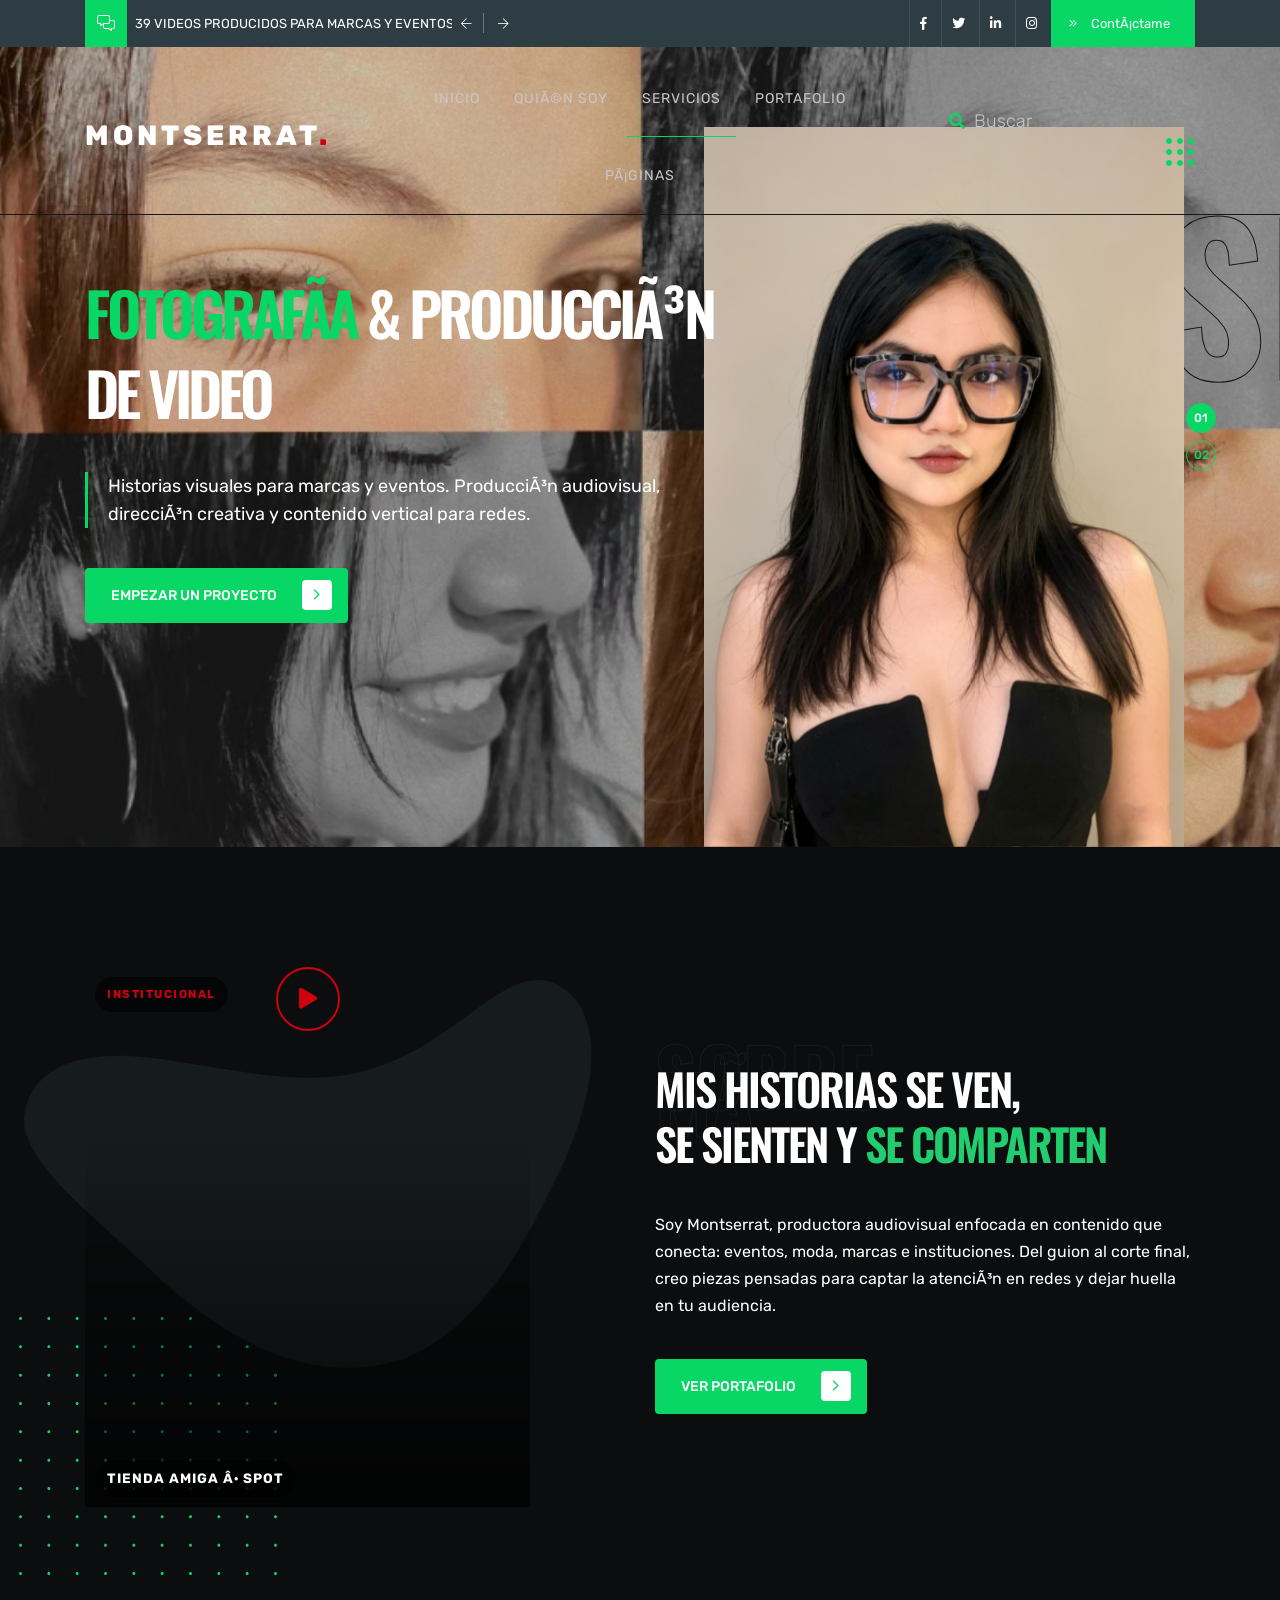
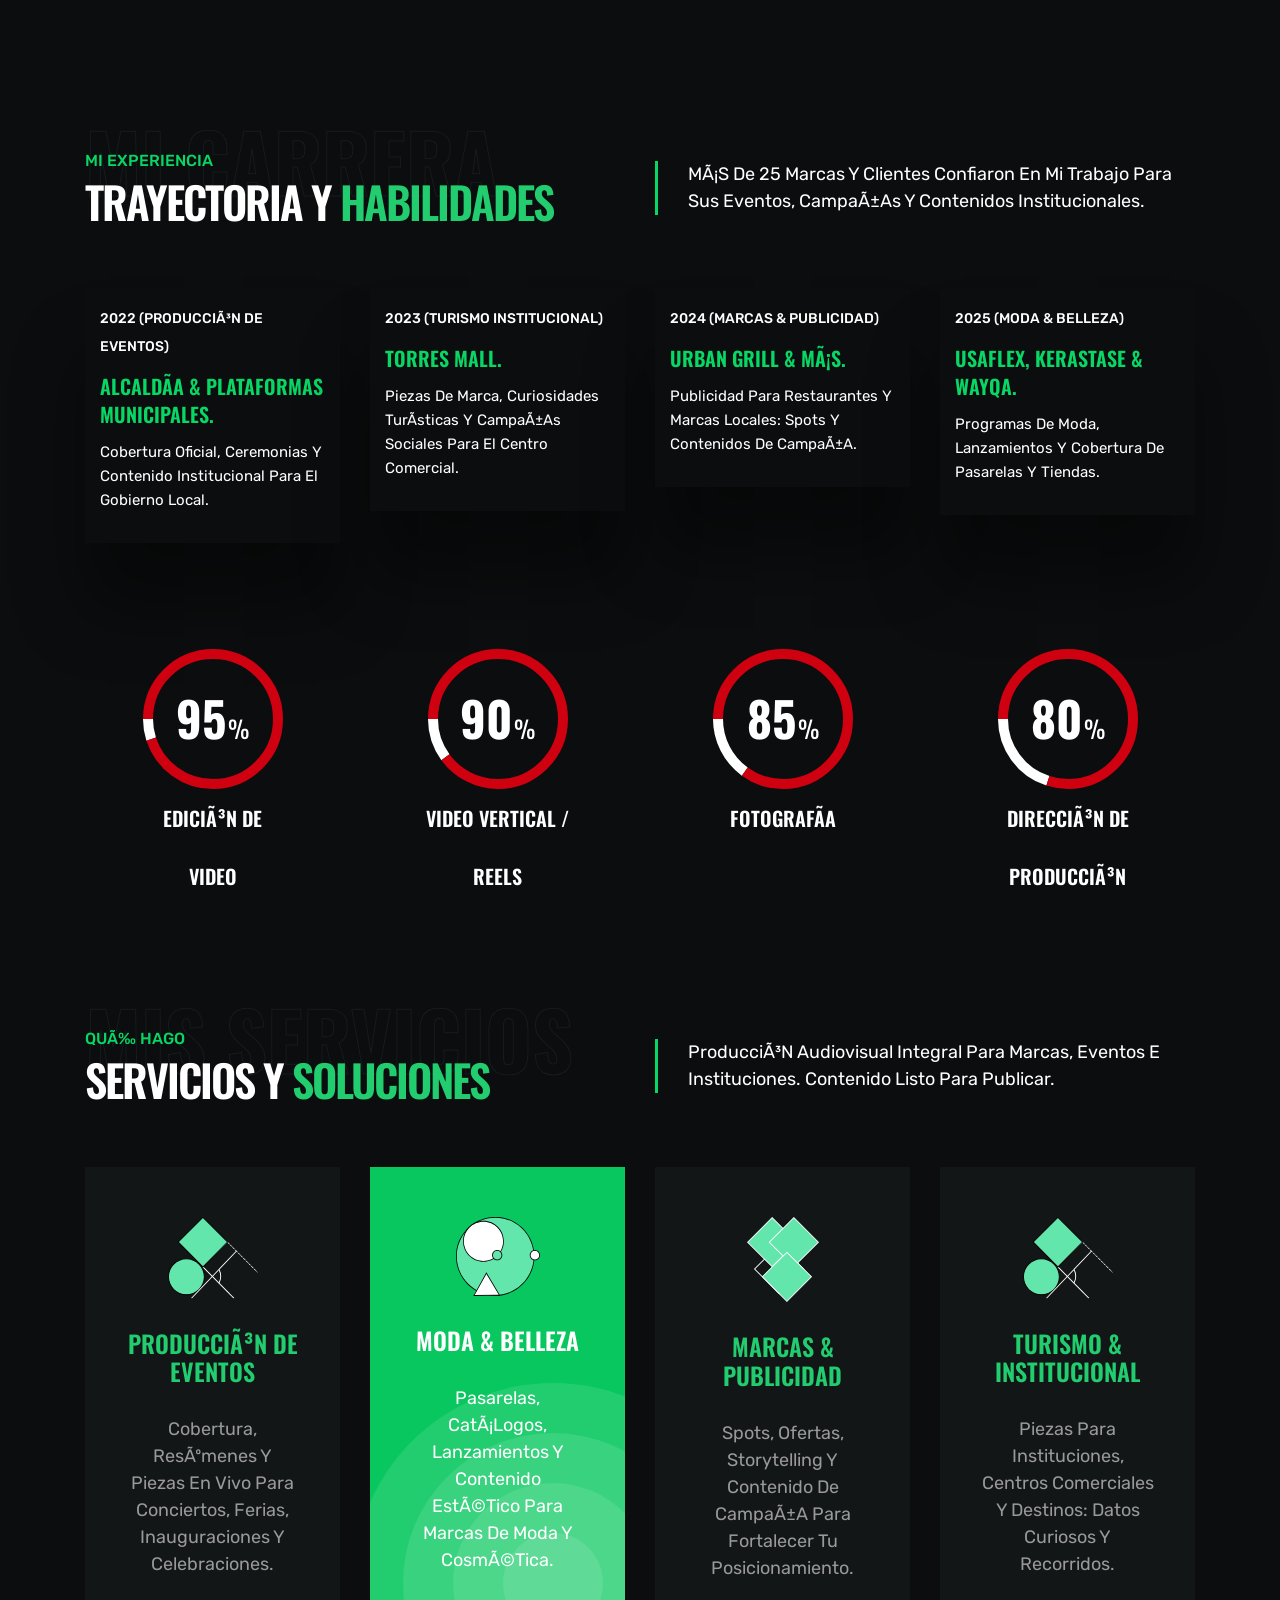
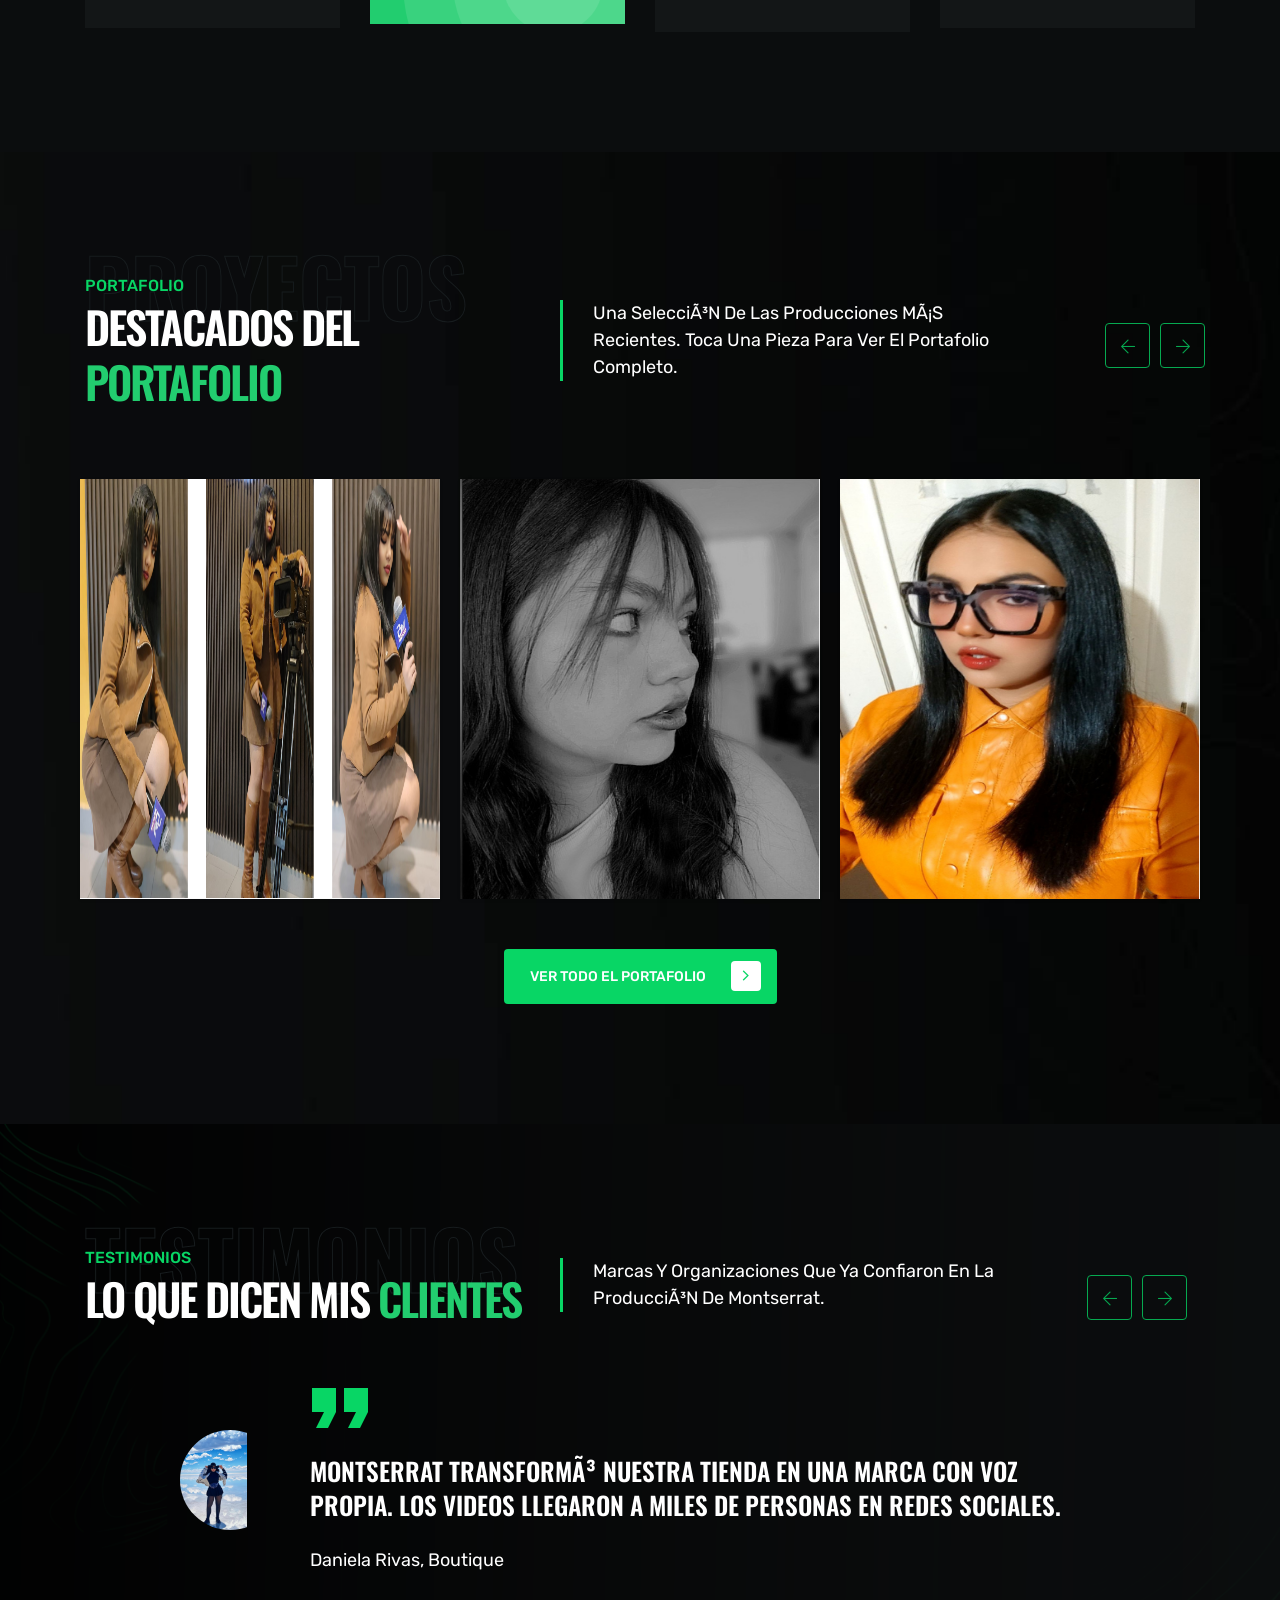
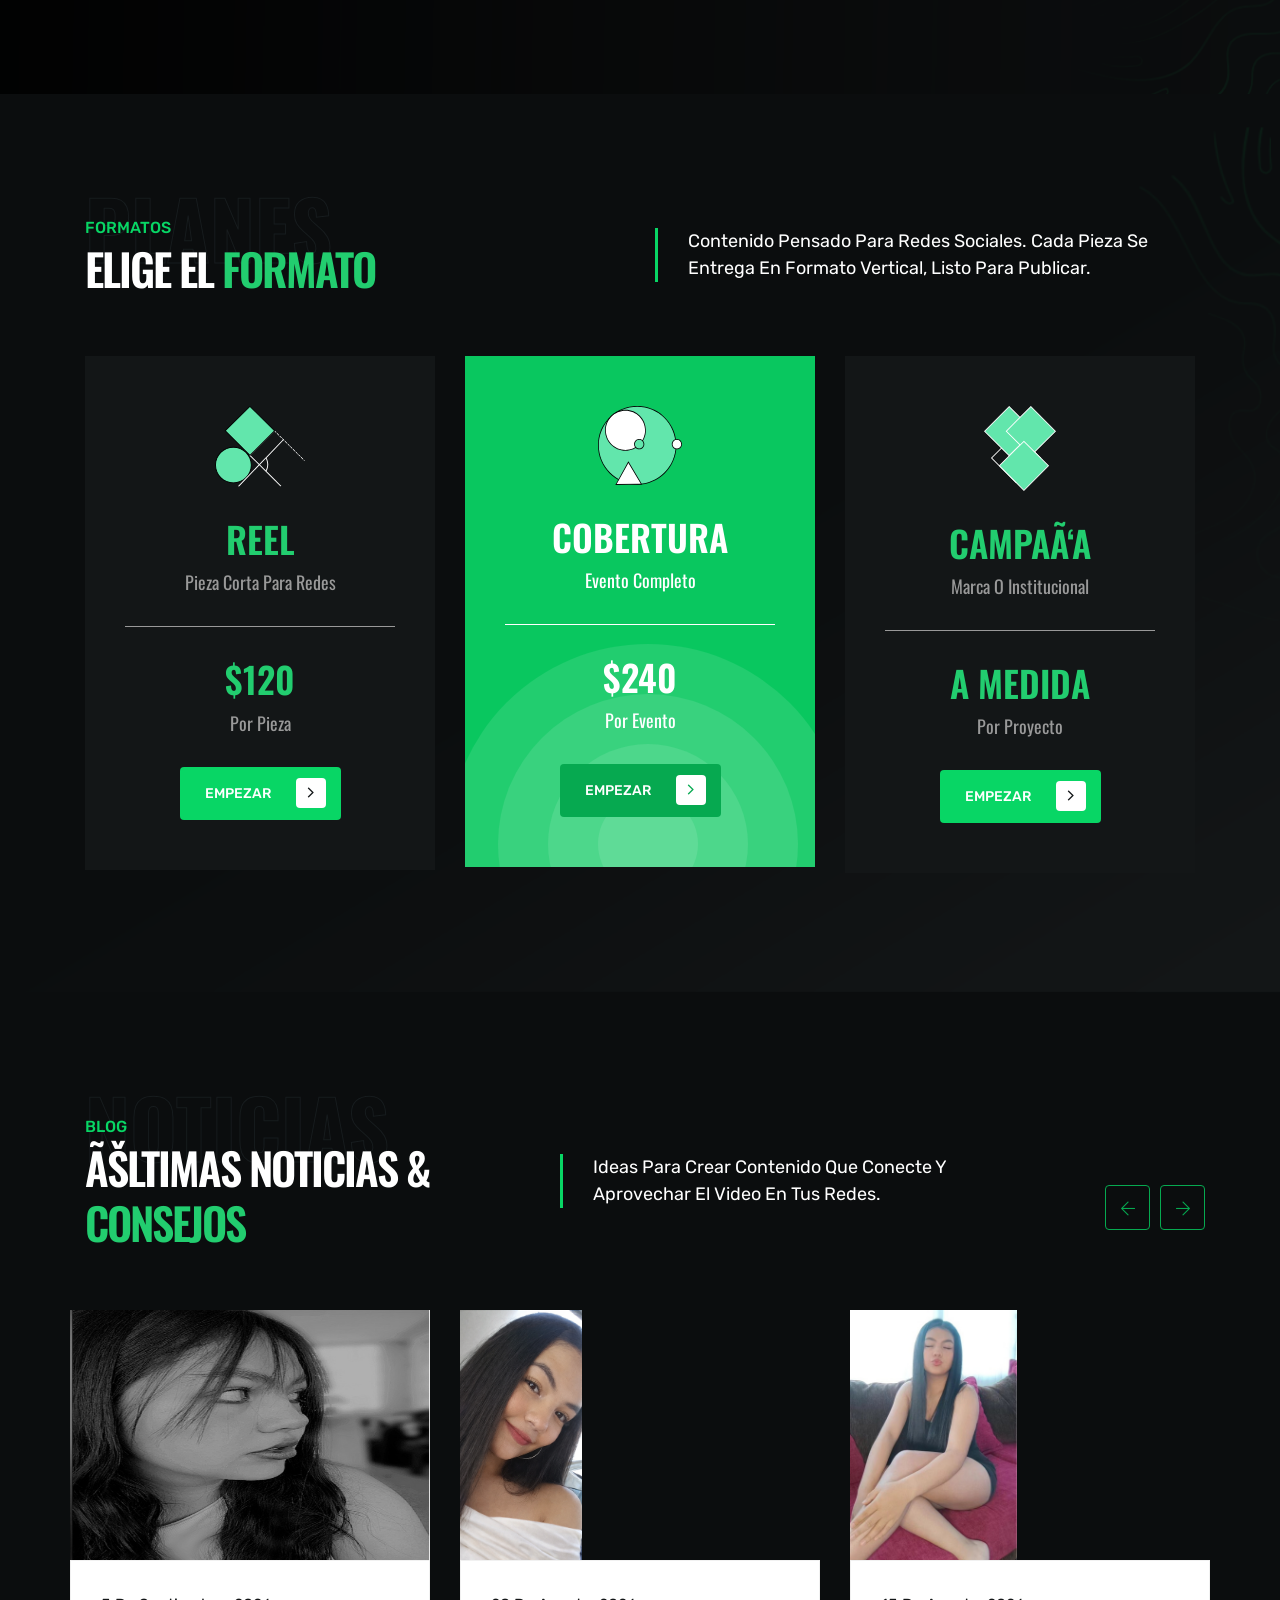
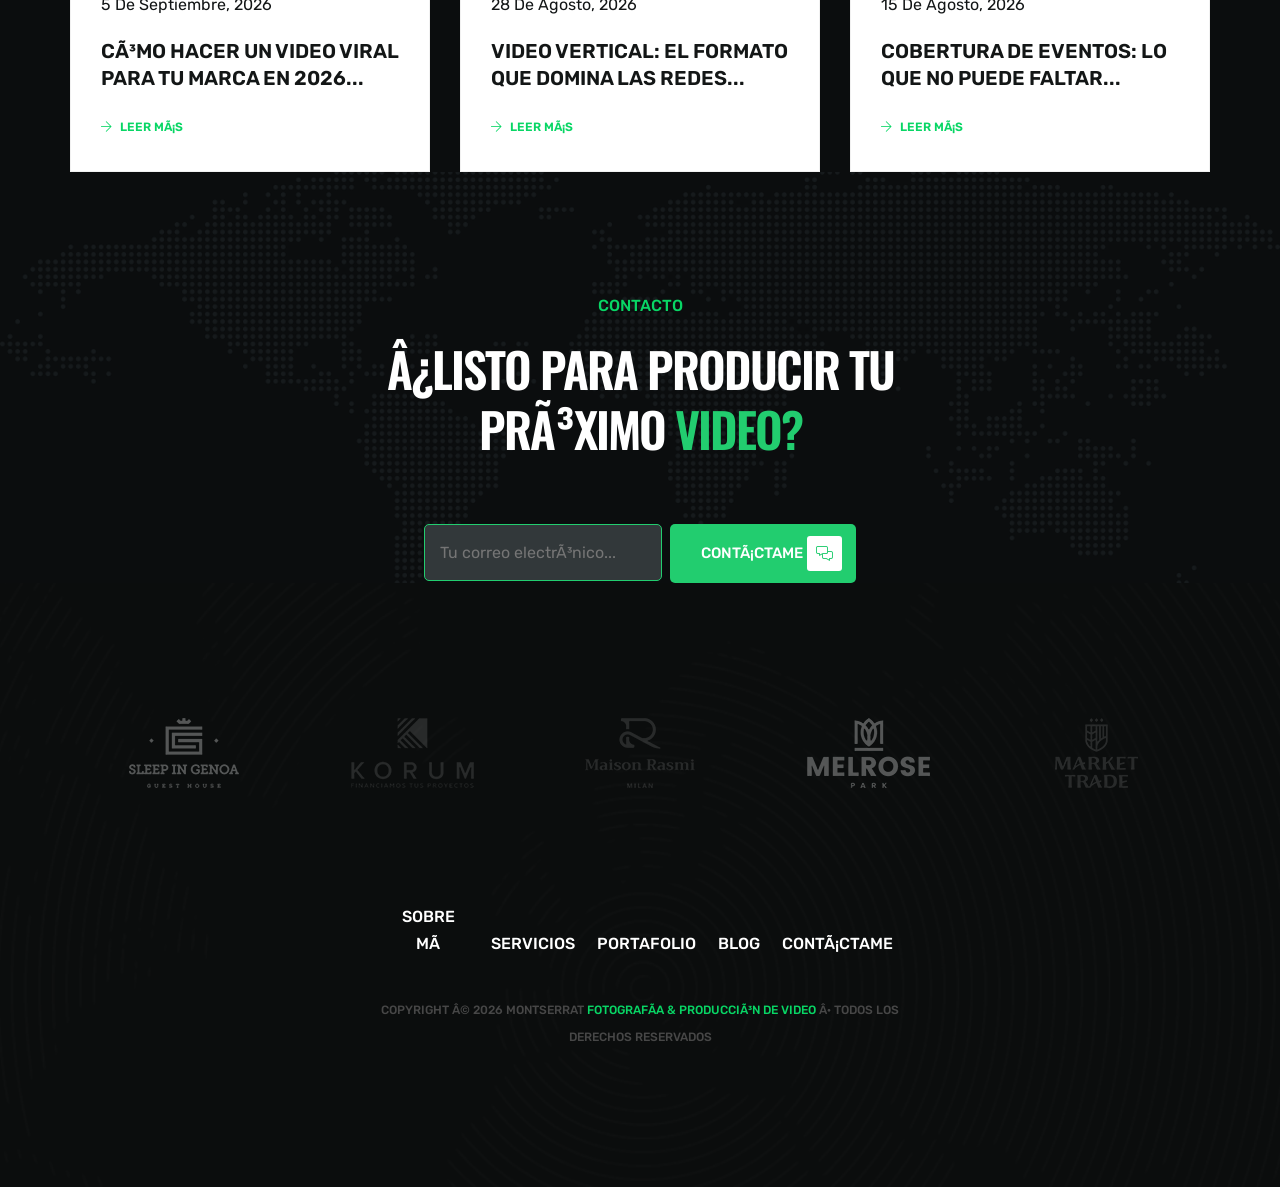
==== index.html @ b36cbc97 "Montserrat portfolio (Glint) - deploy" ====
<!DOCTYPE html>
<html lang="es">
<!--HTML START-->

<head>
    <!--HEAD START-->
    <title>Montserrat | FotografÃ­a & ProducciÃ³n de Video</title>
    <!--::::: support meta :::::::-->
    <meta charset="utf-8">
    <meta name="viewport" content="width=device-width, initial-scale=1">
    
    <!--::::: ALL CSS CALLING :::::::-->
    <link rel="stylesheet" href="assets/css/plugins/animate.min.css">
    <link rel="stylesheet" href="assets/css/plugins/bootstrap.min.css">
    <link rel="stylesheet" href="assets/css/plugins/fontawesome.css">
    <link rel="stylesheet" href="assets/css/plugins/modal-video.min.css">
    <link rel="stylesheet" href="assets/css/plugins/stellarnav.css">
    <link rel="stylesheet" href="assets/css/plugins/owl.carousel.css">
    <link rel="stylesheet" href="assets/css/typography.css">
    <link rel="stylesheet" href="assets/css/theme.css">
    <link rel="stylesheet" href="assets/css/button.css">
    <link rel="stylesheet" href="assets/css/inner.css">
    <link rel="stylesheet" href="assets/css/responsive.css">
    <link rel="stylesheet" href="assets/css/custom.css">

</head>
<!--HEADE END-->

<body><!--BODY START-->

    <!--PLACEHOLDER AREA START-->
    <div class="preloader">
        <div class="lds-dual-ring"></div>
    </div>
    <!--PLACEHOLDER AREA END-->

    <div class="site site-black"> <!--::::: SITE AREA START :::::::-->
          <!--::::: BANNER AREA START :::::::-->
        <div class="header-banner-area">
            <div class="container">
                <div class="row">
                    <div class=" col-md-5 align-self-center">
                        <div class="banner-comments">
                            <div class="banner-icon">
                                <i class="fal fa-comments-alt"></i>
                            </div>
                            <div class="banner-carousel owl-carousel">
                                <div class="banner-single-carousel">
                                    <p>39 videos producidos para marcas y eventos...</p>
                                </div>
                                <div class="banner-single-carousel">
                                    <p>FotografÃ­a & ProducciÃ³n de video en Venezuela.</p>
                                </div>
                            </div>
                        </div>
                    </div>
                    <div class="col-md-7 text-right align-self-center">
                        <div class="banner-social-wrap">
                            <div class="banner-social">
                                <ul>
                                    <li><a href="#"><i class="fab fa-facebook-f"></i></a></li>
                                    <li><a href="#"><i class="fab fa-twitter"></i></a></li>
                                    <li><a href="#"><i class="fab fa-linkedin-in"></i></a></li>
                                    <li><a href="#"><i class="fab fa-instagram"></i></a></li>
                                </ul>
                            </div>
                            <div class="banner-contact">
                                <a href="#contact" class="contact-btn"><i class="fal fa-angle-double-right"></i> ContÃ¡ctame</a>
                            </div>
                        </div>
                    </div>
                </div>
            </div>
        </div>
        <!--::::: BANNER AREA END :::::::-->

        <!--::::: HEADER AREA START :::::::-->
        <div class="header-area header-main" id="header">
            <!--scroll to up btn-->
            <a href="#" class="up-btn"><i class="fal fa-angle-up"></i></a>
            <div class="container">
                <div class="row">
                    <div class="col-6 col-lg-3 align-self-center">
                        <a href="index.html" class="logo"><span class="vlt-logo-text">Montserrat<span class="dot">.</span></span></a>
                    </div>
                    <div class="col-6 text-center align-self-center">
                        <div class="main-menu">
                            <div class="stellarnav">
                                <ul class="navbarmneuclass">
                                    <li class="current"><a href="#home">Inicio</a>
                                    </li>
                                    <li><a href="#about">QuiÃ©n Soy</a></li>
                                    <li><a href="#service">Servicios</a></li>
                                    <li><a href="portfolio.html">Portafolio</a></li>
                                    <li><a href="#">PÃ¡ginas</a>
                                        <ul>
                                            <li><a href="about.html">Sobre MÃ­</a></li>
                                            <li><a href="portfolio.html">Portafolio</a></li>
                                            <li><a href="blog.html">Blog</a></li>
                                            <li><a href="contact.html">Contacto</a></li>
                                        </ul>
                                    </li>
                                </ul>
                            </div>
                        </div>
                    </div>
                    <div class="d-none d-lg-block col-lg-3 align-self-center text-right">
                        <div class="search-area">
                            <div class="search-box">
                                <form action="#">
                                    <input type="search" placeholder="Buscar">
                                </form>
                                <div class="search-btn">
                                    <a href="#"><i class="fas fa-search"></i></a>
                                </div>
                            </div>
                            <div class="grid-menu" id="grid-side">
                                <img src="assets/img/icon/hamburger.svg" alt="">
                            </div>
                        </div>
                    </div>
                </div>
            </div>
            <div class="slide-widgest-wrap" id="slide-widgest">
                <div class="side-widgest" id="side-content">
                    <div class="side-close" id="close-btn">
                    <i class="fal fa-times"></i>
                </div>
                    <div class="logo">
                        <a href="index.html"><span class="vlt-logo-text">Montserrat<span class="dot">.</span></span></a>
                    </div>
                    <div class="side-content">
                        <p>ProducciÃ³n audiovisual para eventos, marcas y turismo. 39 videos verticales listos para redes sociales, fotografÃ­a y direcciÃ³n creativa desde Caracas, Venezuela.</p>
                    </div>
                    <div class="side-social">
                        <ul>
                            <li><a href="#"><i class="fab fa-facebook-f"></i></a></li>
                            <li><a href="#"><i class="fab fa-twitter"></i></a></li>
                            <li><a href="#"><i class="fab fa-linkedin-in"></i></a></li>
                            <li><a href="#"><i class="fab fa-instagram"></i></a></li>
                        </ul>
                    </div>
                </div>
            </div>
        </div>
        <!--::::: HEADER AREA END :::::::-->
        
        <!--:::::WELCOME ATRA START :::::::-->
        <div class="welcome-area-wrap welcome__wrap1">
        
            <!--::::: WELCOME CAROUSEL START :::::::-->
            <div class="welcome-carousel owl-carousel">
                <div class="single-welcome-area home_1" style="background: url(assets/img/fotos/foto-1.png); background-size: cover; background-position: center;">
                    <div class="container">
                        <div class="row">
                            <div class="col-lg-7">
                                <div class="wlc-title white">
                                    <h1 class="fadeInDown animated"><span>FotografÃ­a</span> & producciÃ³n
                                    de video</h1>
                                    <p class="fadeInDown animated">Historias visuales para marcas y eventos. ProducciÃ³n audiovisual, direcciÃ³n creativa y contenido vertical para redes. </p>
                                    
                                    <a href="#contact" class="cbtn cbnt1 fadeInDown animated">Empezar un proyecto <i class="fal fa-angle-right"></i></a>
                                </div>
                            </div>
                        </div>
                    </div>
                    <div class="wlc-author-1">
                        <img src="assets/img/fotos/foto-8.png" alt="">
                        <h1 class="wlc-filltext">Montserrat</h1>
                    </div>
                </div>
                <div class="single-welcome-area home_1" style="background: url(assets/img/fotos/foto-6.png); background-size: cover; background-position: center;">
                    <div class="container">
                        <div class="row">
                            <div class="col-lg-7">
                                <div class="wlc-title white">
                                    <h1 class="fadeInDown animated"><span>Contenido</span> que conecta
                                    con tu audiencia</h1>
                                    <p class="fadeInDown animated">39 producciones realizadas, 25+ marcas y clientes, 4 categorÃ­as de contenido para hacer crecer tu presencia. </p>
                                    <a href="portfolio.html" class="cbtn cbnt1 fadeInDown animated">Ver el portafolio <i class="fal fa-angle-right"></i></a>
                                </div>
                            </div>
                        </div>
                    </div>
                    <div class="wlc-author-1">
                        <img src="assets/img/fotos/foto-6.png" alt="">
                        <h1 class="wlc-filltext">Montserrat</h1>
                    </div>
                </div>
            </div>
            <!--::::: WELCOME CAROUSEL END:::::::-->
        </div>
        <!--:::::WELCOME AREA END :::::::-->

        <!--:::::ABOUT AREA START :::::::-->
        <div class="about-area about-area1 section-padding" id="about">
            <div class="container">
                <div class="row">
                    <div class="col-lg-5 align-self-center">
                        <div class="about-shape">
                            <div class="about-img-section text-center video-container" style="height: 540px; padding: 0; background-image: url(assets/img/fotos/foto-8.png);" data-url="https://www.tiktok.com/@torresmall_oficial/video/7666875558784961813" data-title="Tienda Amiga">
                                <div class="img-overlay"></div>
                                <span class="video-tag">INSTITUCIONAL</span>
                                <div class="play-wrapper"><button class="video-btn"><i class="fas fa-play"></i></button></div>
                                <span class="poster-caption">Tienda Amiga Â· Spot</span>
                            </div>
                        </div>
                    </div>
                    <div class="col-lg-6 offset-lg-1 align-self-center">
                        <div class="heading white">
                            <strong class="filltext">sobre mÃ­</strong>
                            <h2>Mis historias se ven, <br> se sienten y <span>se comparten</span></h2>
                            <p>Soy Montserrat, productora audiovisual enfocada en contenido que conecta: eventos, moda, marcas e instituciones. Del guion al corte final, creo piezas pensadas para captar la atenciÃ³n en redes y dejar huella en tu audiencia.</p>
                        <a href="portfolio.html" class="cbtn cbnt1 fadeInDown animated">ver portafolio <i class="fal fa-angle-right"></i></a>
                        </div>
                    </div>
                </div>
            </div>
        </div>
        <!--:::::ABOUT AREA END :::::::-->

        <!--:::::SKILL AREA START :::::::-->
        <div class="skill-area section-padding" id="portfolio">
            <div class="container">
                <div class="row">
                    <div class="col-lg-6 align-self-center">
                        <div class="heading white">
                            <strong class="filltext">mi carrera</strong>
                            <small>MI EXPERIENCIA</small>
                            <h2>Trayectoria y <span>habilidades</span></h2>
                        </div>
                    </div>
                    <div class="col-lg-6 align-self-center">
                         <div class="info-content">
                            <p>MÃ¡s de 25 marcas y clientes confiaron en mi trabajo para sus eventos, campaÃ±as y contenidos institucionales.</p>
                        </div>
                    </div>
                </div>
                <div class="space-60"></div>
                <div class="row">
                    <div class="col-sm-6 col-lg-3">
                        <div class="skill-box">
                            <small>2022 (ProducciÃ³n de eventos)</small>
                            <h5>AlcaldÃ­a &amp; Plataformas municipales.</h5>
                            <p>Cobertura oficial, ceremonias y contenido institucional para el gobierno local.</p>
                        </div>
                    </div>
                    <div class="col-sm-6 col-lg-3">
                        <div class="skill-box">
                            <small>2023 (Turismo institucional)</small>
                            <h5>Torres Mall.</h5>
                            <p>Piezas de marca, curiosidades turÃ­sticas y campaÃ±as sociales para el centro comercial.</p>
                        </div>
                    </div>
                    <div class="col-sm-6 col-lg-3">
                        <div class="skill-box">
                            <small>2024 (Marcas &amp; publicidad)</small>
                            <h5>Urban Grill &amp; mÃ¡s.</h5>
                            <p>Publicidad para restaurantes y marcas locales: spots y contenidos de campaÃ±a.</p>
                        </div>
                    </div>
                    <div class="col-sm-6 col-lg-3">
                        <div class="skill-box">
                            <small>2025 (Moda &amp; belleza)</small>
                            <h5>Usaflex, Kerastase &amp; Wayqa.</h5>
                            <p>Programas de moda, lanzamientos y cobertura de pasarelas y tiendas.</p>
                        </div>
                    </div>
                </div>
            </div>
            <div class="space-100"></div>
            <!-- Start Technical Skills Section -->
            <div class="skill__circles">
                <div class="container">
                    <div class="row">
                        <div class="colsm6 col-lg-3 text-center">
                             <div class="circle1 circle" id="circle1">
                              <strong></strong>
                              <span>EdiciÃ³n de Video</span>
                            </div>
                        </div>
                        <div class="colsm6 col-lg-3 text-center">
                             <div class="circle2 circle" id="circle2">
                              <strong></strong>
                              <span>Video Vertical / Reels</span>
                            </div>
                        </div>
                        <div class="colsm6 col-lg-3 text-center">
                             <div class="circle3 circle" id="circle3">
                              <strong></strong>
                              <span>FotografÃ­a</span>
                            </div>
                        </div>
                        <div class="colsm6 col-lg-3 text-center">
                             <div class="circle4 circle" id="circle4">
                              <strong></strong>
                              <span>DirecciÃ³n de ProducciÃ³n</span>
                            </div>
                        </div>
                    </div>
                </div>
            </div>
        </div>
        <!--:::::SKILL AREA END :::::::-->

        <!--:::::SERVICE AREA START :::::::-->
        <div class="service-area padding-bottom" id="service">
            <div class="container">
                <div class="row">
                    <div class="col-lg-6 align-self-center">
                        <div class="heading white">
                            <strong class="filltext">mis servicios</strong>
                            <small>QUÃ‰ HAGO</small>
                            <h2>Servicios y <span>soluciones</span></h2>
                        </div>
                    </div>
                    <div class="col-lg-6 align-self-center">
                         <div class="info-content">
                            <p>ProducciÃ³n audiovisual integral para marcas, eventos e instituciones. Contenido listo para publicar.</p>
                        </div>
                    </div>
                </div>
                <div class="space-60"></div>
                <div class="row">
                    <div class="col-lg-3 col-md-6">
                        <div class="single-service">
                            <div class="service-icon">
                                <img src="assets/img/icon/service1.svg" alt="">
                            </div>
                            <div class="service-text">
                                <h4>ProducciÃ³n de Eventos</h4>
                                <p>Cobertura, resÃºmenes y piezas en vivo para conciertos, ferias, inauguraciones y celebraciones.</p>
                            </div>
                            <div class="circles-wrap">
                                <div class="circles">
                                    <span class="circle circle-1"></span>
                                    <span class="circle circle-2"></span>
                                    <span class="circle circle-3"></span>
                                    <span class="circle circle-4"></span>
                                </div>
                            </div>
                        </div>
                    </div>
                    <div class="col-lg-3 col-md-6">
                        <div class="single-service active">
                            <div class="service-icon">
                                <img src="assets/img/icon/service2.svg" alt="">
                            </div>
                            <div class="service-text">
                                <h4>Moda &amp; Belleza</h4>
                                <p>Pasarelas, catÃ¡logos, lanzamientos y contenido estÃ©tico para marcas de moda y cosmÃ©tica.</p>
                            </div>
                            <div class="circles-wrap">
                                <div class="circles">
                                    <span class="circle circle-1"></span>
                                    <span class="circle circle-2"></span>
                                    <span class="circle circle-3"></span>
                                    <span class="circle circle-4"></span>
                                </div>
                            </div>
                        </div>
                    </div>
                    <div class="col-lg-3 col-md-6">
                        <div class="single-service">
                            <div class="service-icon">
                                <img src="assets/img/icon/service3.svg" alt="">
                            </div>
                            <div class="service-text">
                                <h4>Marcas &amp; Publicidad</h4>
                                <p>Spots, ofertas, storytelling y contenido de campaÃ±a para fortalecer tu posicionamiento.</p>
                            </div>
                            <div class="circles-wrap">
                                <div class="circles">
                                    <span class="circle circle-1"></span>
                                    <span class="circle circle-2"></span>
                                    <span class="circle circle-3"></span>
                                    <span class="circle circle-4"></span>
                                </div>
                            </div>
                        </div>
                    </div>
                    <div class="col-lg-3 col-md-6">
                        <div class="single-service">
                            <div class="service-icon">
                                <img src="assets/img/icon/service1.svg" alt="">
                            </div>
                            <div class="service-text">
                                <h4>Turismo &amp; Institucional</h4>
                                <p>Piezas para instituciones, centros comerciales y destinos: datos curiosos y recorridos.</p>
                            </div>
                            <div class="circles-wrap">
                                <div class="circles">
                                    <span class="circle circle-1"></span>
                                    <span class="circle circle-2"></span>
                                    <span class="circle circle-3"></span>
                                    <span class="circle circle-4"></span>
                                </div>
                            </div>
                        </div>
                    </div>
                </div>
            </div>
        </div>
        <!--:::::SERVICE AREA END :::::::-->

        <!--:::::PROJECT AREA START :::::::-->
        <div class="project-area section-padding" >
            <div class="container">
                <div class="row">
                    <div class="col-lg-5 align-self-center">
                        <div class="heading white">
                            <strong class="filltext">proyectos</strong>
                            <small>PORTAFOLIO</small>
                            <h2>Destacados del <span>portafolio</span></h2>
                        </div>
                    </div>
                    <div class="col-lg-5 align-self-center">
                         <div class="info-content">
                            <p>Una selecciÃ³n de las producciones mÃ¡s recientes. Toca una pieza para ver el portafolio completo.</p>
                        </div>
                    </div>
                </div>
                <div class="space-60"></div>
                <div class="row">
                    <ul id="da-thumbs" class="da-thumbs portfolio-carousel owl-carousel">
                        <li>
                            <a href="portfolio.html">
                                <img src="assets/img/fotos/foto-2.png" alt="">
                                <div><span>Kerastase Â· Torres Mall</span></div>
                            </a>
                        </li>
                        <li>
                            <a href="portfolio.html">
                                <img src="assets/img/fotos/foto-3.png" alt="">
                                <div><span>Certamen de Moda</span></div>
                            </a>
                        </li>
                        <li>
                            <a href="portfolio.html">
                                <img src="assets/img/fotos/foto-4.png" alt="">
                                <div><span>Tienda Amiga Â· Spot</span></div>
                            </a>
                        </li>
                        <li>
                            <a href="portfolio.html">
                                <img src="assets/img/fotos/foto-5.png" alt="">
                                <div><span>Usaflex Â· 60% Descuento</span></div>
                            </a>
                        </li>
                        <li>
                            <a href="portfolio.html">
                                <img src="assets/img/fotos/foto-6.png" alt="">
                                <div><span>Urban Grill</span></div>
                            </a>
                        </li>
                        <li>
                            <a href="portfolio.html">
                                <img src="assets/img/fotos/foto-7.png" alt="">
                                <div><span>AlcaldÃ­a Â· Institucional</span></div>
                            </a>
                        </li>
                    </ul>
                </div>
                <div class="space-40"></div>
                <div class="text-center">
                    <a href="portfolio.html" class="cbtn cbnt1">Ver todo el portafolio <i class="fal fa-angle-right"></i></a>
                </div>
            </div>
        </div>
        <!--:::::PROJECT AREA END :::::::-->

        <!--:::::TESTIMONIALS AREA START :::::::-->
        <div class="testimonials-area testimonials-area1 section-padding">
            <div class="container">
                <div class="row">
                    <div class="col-lg-5 align-self-center">
                        <div class="heading white">
                            <strong class="filltext">testimonios</strong>
                            <small>TESTIMONIOS</small>
                            <h2>Lo que dicen mis <span>clientes</span></h2>
                        </div>
                    </div>
                    <div class="col-lg-5 align-self-center">
                         <div class="info-content">
                            <p>Marcas y organizaciones que ya confiaron en la producciÃ³n de Montserrat.</p>
                        </div>
                    </div>
                </div>
                <div class="space-60"></div>
                <div class="row">
                    <div class="col-lg-10 m-auto">
                        <div class="testimonials owl-carousel">
                            <div class="testimonial">
                                <div class="testimonial-img animated fadeInLeft">
                                    <img src="assets/img/fotos/foto-5.png" alt="">
                                </div>
                                <div class="testimonial-text animated fadeInDown">
                                    <img src="assets/img/icon/quote.png" alt="">
                                    <h4>Montserrat transformÃ³ nuestra tienda en una marca con voz propia. Los videos llegaron a miles de personas en redes sociales.</h4>
                                    <p>Daniela Rivas, Boutique</p>
                                </div>
                            </div>
                            <div class="testimonial">
                                <div class="testimonial-img">
                                    <img src="assets/img/fotos/foto-5.png" alt="">
                                </div>
                                <div class="testimonial-text">
                                    <img src="assets/img/icon/quote.png" alt="">
                                    <h4>Las piezas para nuestro restaurante se notan profesionales y llenas de sabor. Los clientes llegan preguntando por lo que vieron.</h4>
                                    <p>Carlos Payet, Urban Grill</p>
                                </div>
                            </div>
                            <div class="testimonial">
                                <div class="testimonial-img">
                                    <img src="assets/img/fotos/foto-5.png" alt="">
                                </div>
                                <div class="testimonial-text">
                                    <img src="assets/img/icon/quote.png" alt="">
                                    <h4>ProducciÃ³n impecable para nuestra instituciÃ³n: entregas puntuales, calidad constante y mucha creatividad.</h4>
                                    <p>Henrik Morella, InstituciÃ³n</p>
                                </div>
                            </div>
                        </div>
                    </div>
                </div>
            </div>
        </div>
        <!--:::::TESTIMONIALS AREA END :::::::-->

         <!--:::::PRICING AREA START :::::::-->
        <div class="pricing-area pricing-area1 section-padding" id="price">
            <div class="container">
                <div class="row">
                    <div class="col-lg-6 align-self-center">
                        <div class="heading white">
                            <strong class="filltext">planes</strong>
                            <small>FORMATOS</small>
                            <h2>Elige el <span>formato</span></h2>
                        </div>
                    </div>
                     <div class="col-lg-6 align-self-center">
                         <div class="info-content">
                            <p>Contenido pensado para redes sociales. Cada pieza se entrega en formato vertical, listo para publicar.</p>
                        </div>
                    </div>
                </div>
                <div class="space-60"></div>
                <div class="row">
                    <div class="col-lg-4">
                        <div class="single-service">
                            <div class="service-icon">
                                <img src="assets/img/icon/service1.svg" alt="">
                            </div>
                            <div class="service-text">
                                <h3>REEL</h3>
                                <h5>pieza corta para redes</h5>
                            </div>
                            <div class="separator"></div>
                             <div class="service-text">
                                <h3>$120</h3>
                                <h5>Por pieza</h5>
                            </div>

                            <a href="#contact" class="cbtn pricing-btn">empezar <i class="fal fa-angle-right"></i></a>
                            <div class="circles-wrap">
                                <div class="circles">
                                    <span class="circle circle-1"></span>
                                    <span class="circle circle-2"></span>
                                    <span class="circle circle-3"></span>
                                    <span class="circle circle-4"></span>
                                </div>
                            </div>
                        </div>
                        
                    </div>
                    <div class="col-lg-4">
                        <div class="single-service active">
                            <div class="service-icon">
                                <img src="assets/img/icon/service2.svg" alt="">
                            </div>
                            <div class="service-text">
                                <h3>COBERTURA</h3>
                                <h5>evento completo</h5>
                            </div>
                            <div class="separator"></div>
                             <div class="service-text">
                                <h3>$240</h3>
                                <h5>Por evento</h5>
                            </div>
                            <a href="#contact" class="cbtn pricing-btn">empezar <i class="fal fa-angle-right"></i></a>
                            <div class="circles-wrap">
                                <div class="circles">
                                    <span class="circle circle-1"></span>
                                    <span class="circle circle-2"></span>
                                    <span class="circle circle-3"></span>
                                    <span class="circle circle-4"></span>
                                </div>
                            </div>
                        </div>
                    </div>
                    <div class="col-lg-4">
                        <div class="single-service">
                            <div class="service-icon">
                                <img src="assets/img/icon/service3.svg" alt="">
                            </div>
                            <div class="service-text">
                                <h3>CAMPAÃ‘A</h3>
                                <h5>marca o institucional</h5>
                            </div>
                            <div class="separator"></div>
                             <div class="service-text">
                                <h3>A medida</h3>
                                <h5>Por proyecto</h5>
                            </div>
                            
                            <a href="#contact" class="cbtn pricing-btn">empezar <i class="fal fa-angle-right"></i></a>
                            <div class="circles-wrap">
                                <div class="circles">
                                    <span class="circle circle-1"></span>
                                    <span class="circle circle-2"></span>
                                    <span class="circle circle-3"></span>
                                    <span class="circle circle-4"></span>
                                </div>
                            </div>
                        </div>
                    </div>
                </div>
            </div>
        </div> 
        <!--:::::PRICING AREA END :::::::-->

        <!--:::::BLOG AREA START :::::::-->
        <div class="blog-area padding-top" id="blog">
            <div class="container">
                <div class="row">
                    <div class="col-lg-5 align-self-center">
                        <div class="heading white">
                            <strong class="filltext">noticias</strong>
                            <small>BLOG</small>
                            <h2>Ãšltimas noticias & <span>consejos</span></h2>
                        </div>
                    </div>
                    <div class="col-lg-5 align-self-center">
                         <div class="info-content">
                            <p>Ideas para crear contenido que conecte y aprovechar el video en tus redes.</p>
                        </div>
                    </div>
                </div>
                <div class="space-60"></div> 
                <div class="row">
                    <div class="blogs owl-carousel">
                        <div class="single-blog">
                            <div class="single-blog-img">
                               <img src="assets/img/fotos/foto-3.png" alt="">
                            </div>
                            <div class="blog-description">
                                <p>5 de Septiembre, 2026</p>
                                <a href="single-blog.html">CÃ³mo hacer un video viral para tu marca en 2026...</a>
                                <a href="single-blog.html" class="readmore-btn"><i class="fal fa-arrow-right"></i> leer mÃ¡s</a>
                            </div>
                           
                        </div>
                        <div class="single-blog">
                            <div class="single-blog-img">
                               <div class="single-blog-img">
                                   <img src="assets/img/fotos/foto-7.png" alt="">
                                </div>
                            </div>
                            <div class="blog-description">
                                <p>28 de Agosto, 2026</p>
                                <a href="single-blog.html">Video vertical: el formato que domina las redes...</a>
                                <a href="single-blog.html" class="readmore-btn"><i class="fal fa-arrow-right"></i> leer mÃ¡s</a>
                            </div>
                           
                        </div>
                        <div class="single-blog">
                            <div class="single-blog-img">
                               <div class="single-blog-img">
                                   <img src="assets/img/fotos/foto-9.png" alt="">
                                </div>
                            </div>
                            <div class="blog-description">
                                <p>15 de Agosto, 2026</p>
                                <a href="single-blog.html">Cobertura de eventos: lo que no puede faltar...</a>
                                <a href="single-blog.html" class="readmore-btn"><i class="fal fa-arrow-right"></i> leer mÃ¡s</a>
                            </div>
                           
                        </div>
                        <div class="single-blog">
                            <div class="single-blog-img">
                               <div class="single-blog-img">
                                   <img src="assets/img/fotos/foto-2.png" alt="">
                                </div>
                            </div>
                            <div class="blog-description">
                                <p>2 de Agosto, 2026</p>
                                <a href="single-blog.html">DetrÃ¡s de cÃ¡maras: una producciÃ³n de moda...</a>
                                <a href="single-blog.html" class="readmore-btn"><i class="fal fa-arrow-right"></i> leer mÃ¡s</a>
                            </div>
                        </div>
                    </div>
                </div>
            </div>
        </div>
        <!--:::::BLOG AREA END :::::::-->


        <!--:::::CALL TO ACTION AREA START :::::::-->
        <div class="cta-area cta-area1 padding-top" id="contact">
            <div class="container">
                <div class="row">
                    <div class="col-lg-6 m-auto text-center">
                     <div class="heading cta-heading white">
                        <small>Contacto</small>
                        <div class="space-20"></div>
                        <h2>Â¿Listo para producir tu prÃ³ximo <span>video?</span></h2>
                    </div>
                    <div class="space-40"></div>
                    <div class="cta-form">
                        <form action="#">
                            <input type="email" placeholder="Tu correo electrÃ³nico...">
                            <a href="mailto:hola@montserrat.com" class="subscribe-btn">ContÃ¡ctame <i class="fal fa-comments-alt"></i></a>
                        </form>
                    </div>
                    </div>
                </div>
            </div>
        </div>
        <!--:::::CALL TO ACTION AREA END :::::::-->

        <!--:::::FOOTER AREA START :::::::-->
        <div class="footer-area footer-area1 section-padding">
             <!--:::::LOGO AREA START :::::::-->
        <div class="logo-carousel">
            <div class="container">
                <div class="row">
                    <div class="logos owl-carousel">
                        <div class="single-logo-table">
                            <div class="single-logo-table-cell">
                               <img src="assets/img/logo/1.svg" alt="">
                            </div>
                        </div>
                        <div class="single-logo-table">
                            <div class="single-logo-table-cell">
                                <img src="assets/img/logo/01.png" alt="">
                            </div>
                        </div>
                        <div class="single-logo-table">
                            <div class="single-logo-table-cell">
                                <img src="assets/img/logo/02.png" alt="">
                            </div>
                        </div>
                        <div class="single-logo-table">
                            <div class="single-logo-table-cell">
                                <img src="assets/img/logo/03.png" alt="">
                            </div>
                        </div>
                        <div class="single-logo-table">
                            <div class="single-logo-table-cell">
                                <img src="assets/img/logo/04.png" alt="">
                            </div>
                        </div>
                        <div class="single-logo-table">
                            <div class="single-logo-table-cell">
                                <img src="assets/img/logo/02.png" alt="">
                            </div>
                        </div>
                    </div>
                </div>
            </div>
        </div>
        <div class="space-100"></div>
        <!--:::::LOGO AREA END :::::::-->
            <div class="container">
                <div class="row">
                    <div class="col-lg-6 m-auto text-center">
                        <div class="footer-menu">
                            <ul>
                                <li><a href="#about">sobre mÃ­</a></li>
                                <li><a href="#service">servicios</a></li>
                                <li><a href="portfolio.html">portafolio</a></li>
                                <li><a href="#blog">blog</a></li>
                                <li><a href="#contact">contÃ¡ctame</a></li>
                            </ul>
                        </div>
                        <div class="space-40"></div>
                        <div class="copyright">
                            <p>Copyright Â© 2026 Montserrat <span>FotografÃ­a & ProducciÃ³n de Video</span> Â· Todos los derechos reservados</p>
                        </div>
                    </div>
                </div>
            </div>
        </div>
        <!--:::::FOOTER AREA END :::::::-->
                          
    </div> <!--:::::sitea area end :::::::-->


    <!--:::::jquery 3.2.1 js :::::::-->
    <script src="assets/js/plugins/jQuery.2.1.0.min.js"></script>
    <script src="assets/js/plugins/bootstrap.min.js"></script>
    <script src="assets/js/plugins/jquery.nav.js"></script>
    <script src="assets/js/plugins/jquery.waypoints.min.js"></script>
    <script src="assets/js/plugins/jquery-modal-video.min.js"></script>
    <script src="assets/js/plugins/stellarnav.js"></script>
    <script src="assets/js/plugins/popper.min.js"></script>
    <script src="assets/js/plugins/owl.carousel.js"></script>
    <script src="assets/js/plugins/wow.min.js"></script>
    <script src="assets/js/plugins/easypiechart.min.js"></script>
    <script src="assets/js/plugins/animatenumber.min.js"></script>
    <script src="assets/js/plugins/circle-progress.js"></script>
    <script src="assets/js/plugins/bars.js"></script>
    <script src="assets/js/plugins/appear.js"></script>
    <script src="assets/js/plugins/jquery.hoverdir.js"></script>
    <script src="assets/js/plugins/isotop.v3.0.4.min.js"></script>
    <script src="assets/js/tiktok_thumbs.js"></script>
    <script src="assets/js/video_embedded.js"></script>
    <script src="assets/js/main.js"></script>


</body>
<!--body end-->

</html>
<!--html end-->
---- assets/css/plugins/modal-video.min.css ----
@keyframes modal-video{from{opacity:0}to{opacity:1}}@keyframes modal-video-inner{from{transform:translate(0, 100px)}to{transform:translate(0, 0)}}.modal-video{position:fixed;top:0;left:0;width:100%;height:100%;background-color:rgba(0,0,0,0.5);z-index:1000000;cursor:pointer;opacity:1;animation-timing-function:ease-out;animation-duration:.3s;animation-name:modal-video;-webkit-transition:opacity .3s ease-out;-moz-transition:opacity .3s ease-out;-ms-transition:opacity .3s ease-out;-o-transition:opacity .3s ease-out;transition:opacity .3s ease-out}.modal-video-close{opacity:0}.modal-video-close .modal-video-movie-wrap{-webkit-transform:translate(0, 100px);-moz-transform:translate(0, 100px);-ms-transform:translate(0, 100px);-o-transform:translate(0, 100px);transform:translate(0, 100px)}.modal-video-body{max-width:940px;width:100%;height:100%;margin:0 auto;display:table}.modal-video-inner{display:table-cell;vertical-align:middle;width:100%;height:100%}.modal-video-movie-wrap{width:100%;height:0;position:relative;padding-bottom:56.25%;background-color:#333;animation-timing-function:ease-out;animation-duration:.3s;animation-name:modal-video-inner;-webkit-transform:translate(0, 0);-moz-transform:translate(0, 0);-ms-transform:translate(0, 0);-o-transform:translate(0, 0);transform:translate(0, 0);-webkit-transition:-webkit-transform .3s ease-out;-moz-transition:-moz-transform .3s ease-out;-ms-transition:-ms-transform .3s ease-out;-o-transition:-o-transform .3s ease-out;transition:transform .3s ease-out}.modal-video-movie-wrap iframe{position:absolute;top:0;left:0;width:100%;height:100%}.modal-video-close-btn{position:absolute;z-index:2;top:-35px;right:-35px;display:inline-block;width:35px;height:35px;overflow:hidden;border:none;background:transparent}.modal-video-close-btn:before{transform:rotate(45deg)}.modal-video-close-btn:after{transform:rotate(-45deg)}.modal-video-close-btn:before,.modal-video-close-btn:after{content:'';position:absolute;height:2px;width:100%;top:50%;left:0;margin-top:-1px;background:#fff;border-radius:5px;margin-top:-6px}
---- assets/css/plugins/stellarnav.css ----
/*
 * Stellarnav.js 2.5.0
 * Responsive, lightweight, multi-level dropdown menu.
 * Copyright (c) 2018 Vinny Moreira - http://vinnymoreira.com
 * Released under the MIT license
 */
/* all nav */
.stellarnav {
    position: relative;
    width: auto;
    z-index: 9900;
    line-height: normal;
}

.stellarnav a {
    color: #777;
}

.stellarnav ul {
    margin: 0;
    padding: 0;
    text-align: center;
}

.stellarnav li {
    list-style: none;
    display: block;
    margin: 0;
    padding: 0;
    position: relative;
    line-height: normal;
    vertical-align: middle;
}

.stellarnav li a {
    padding: 13px 17px;
    display: block;
    text-decoration: none;
    color: #777;
    font-size: inherit;
    font-family: inherit;
    box-sizing: border-box;
    -webkit-transition: all .3s ease-out;
    -moz-transition: all .3s ease-out;
    transition: all .3s ease-out;
}

/* main level */
.stellarnav > ul > li {
    display: inline-block;
    position: relative;z-index: 2;
}
.stellarnav > ul > li:after {
    position: absolute;
    content: "";
    height: 1px;
    width: 20%;
    background: #08d665;
    left: 0;
    bottom: 0;
    visibility: hidden;
    opacity: 0;
    transition: all .3s;

}
.stellarnav > ul > li:hover:after, 
.stellarnav > ul > li.current:after{
    width: 100%;
    visibility: visible;
    opacity: 1;
    transition: all .3s;
}



/* first level dd */
.stellarnav ul ul {
    top       : auto;
    width     : 220px;
    position  : absolute;
    z-index   : 9900;
    text-align: left;
    display   : none;
    background: #2E3D44;
}

.stellarnav li li {
    display: block;
}

/* second level dd */
.stellarnav ul ul ul {
    top: 0;
    /* dd animtion - change to auto to remove */
    left: 220px;
}

.stellarnav > ul > li:hover > ul > li:hover > ul {
    opacity: 1;
    visibility: visible;
    top: 0;
}

/* .drop-left */
.stellarnav > ul > li.drop-left > ul {
    right: 0;
}

.stellarnav li.drop-left ul ul {
    left: auto;
    right: 220px;
}

/* light theme */
.stellarnav.light {
    background: transparent;
}


.stellarnav.light.mobile.active > ul, 
.stellarnav.light.mobile.active  ul > ul {
    background: #2E3D44;
}
.stellarnav.mobile.active.light ul{
     background: #2E3D44;
}
.stellarnav.light li a {
    color: #c8c6c6;
    font-weight: 400;
    text-transform: uppercase;
    font-size: 14px;
    padding: 30px 15px;
    letter-spacing: 1px;
}


.stellarnav.mobile.light ul {
    background: #222;
}
.stellarnav.light.mobile.active li a:hover{
    color: #08D665;
}

/* dark theme */
.stellarnav.dark {
    background: rgba(0, 0, 0, 1);
}

.stellarnav.dark a {
    color: #FFF;
}

.stellarnav.dark ul ul {
    background: rgba(0, 0, 0, 1);
}

.stellarnav.dark li a {
    color: #FFF;
}

/* sticky nav */
.stellarnav.fixed {
    position: fixed;
    width: 100%;
    top: 0;
    left: 0;
    z-index: 9999;
}

/* only used when 'scrollbarFix' is set to true in the js. This fixes horizontal scrollbar caused by the dd menus that are very long.*/
body.stellarnav-noscroll-x {
    overflow-x: hidden;
}

/* general styling */
.stellarnav li.has-sub > a:after {
    content: '';
    margin-left: 0;
    border-left: 0px solid transparent;
    border-right: 0px solid transparent;
    border-top: 0px solid #FFF;
    display: inline-block;
}

.stellarnav li li.has-sub > a:after {
    margin-left: 10px;
    float: right;
    border-top: 6px solid transparent;
    border-bottom: 6px solid transparent;
    border-left: 6px solid #FFF;
    position: relative;
    top: 4px;
}

.stellarnav li.drop-left li.has-sub > a:after {
    float: left;
    margin-right: 10px;
    border-left: 0;
    border-top: 6px solid transparent;
    border-bottom: 6px solid transparent;
    border-right: 6px solid #FFF;
}

.stellarnav.hide-arrows li.has-sub > a:after,
.stellarnav.hide-arrows li li.has-sub > a:after,
.stellarnav.hide-arrows li.drop-left li.has-sub > a:after {
    display: none;
}

.stellarnav .menu-toggle,
.stellarnav .close-menu,
.stellarnav .call-btn-mobile,
.stellarnav .location-btn-mobile {
    display: none;
    text-transform: uppercase;
    text-decoration: none;
}

.stellarnav .dd-toggle {
    display: none;
    position: absolute;
    top: 0;
    right: 0;
    padding: 0;
    width: 48px;
    height: 48px;
    text-align: center;
    z-index: 9999;
    border: 0;
}


.stellarnav.desktop.hide-arrows li.has-sub a {
    padding-right: 15px;
}

.stellarnav.mobile > ul > li > a.dd-toggle {
    padding: 0;
}

.stellarnav li.call-btn-mobile,
.stellarnav li.location-btn-mobile {
    display: none;
}

/* svg icons */
.stellarnav svg {
    fill: currentColor;
    width: 1em;
    height: 1em;
    position: relative;
    top: 2px;
}

/* svg icons */

.stellarnav a.dd-toggle .icon-plus {
    box-sizing: border-box;
    transition: transform 0.3s;
    width: 12px;
    height: 100%;
    position: relative;
    vertical-align: middle;
    display: inline-block;
}

.stellarnav a.dd-toggle .icon-plus:before {
    content: '';
    display: block;
    width: 12px;
    height: 0px;
    border-bottom: solid 3px #777;
    position: absolute;
    top: 50%;
    transform: rotate(90deg);
    transition: width 0.3s;
}

.stellarnav a.dd-toggle .icon-plus:after {
    content: '';
    display: block;
    width: 12px;
    height: 0px;
    top: 50%;
    border-bottom: solid 3px #777;
    position: absolute;
}

.stellarnav li.open > a.dd-toggle .icon-plus {
    -webkit-transform: rotate(135deg);
    -ms-transform: rotate(135deg);
    -o-transform: rotate(135deg);
    transform: rotate(135deg);
}

.stellarnav.light a.dd-toggle .icon-plus:before {
    border-color: #fff;
}

.stellarnav.light a.dd-toggle .icon-plus:after {
    border-color: #fff;
}

.stellarnav.dark a.dd-toggle .icon-plus:before {
    border-color: #FFF;
}

.stellarnav.dark a.dd-toggle .icon-plus:after {
    border-color: #FFF;
}

.stellarnav .icon-close {
    box-sizing: border-box;
    width: 12px;
    height: 12px;
    position: relative;
    display: inline-block;
}

.stellarnav .icon-close:before {
    content: '';
    display: block;
    width: 12px;
    height: 0px;
    border-bottom: solid 3px #777;
    position: absolute;
    top: 50%;
    transform: rotate(45deg);
}

.stellarnav .icon-close:after {
    content: '';
    display: block;
    width: 12px;
    height: 0px;
    top: 50%;
    border-bottom: solid 3px #777;
    position: absolute;
    transform: rotate(-45deg);
}

.stellarnav.light .icon-close:before {
    border-color: #000;
}

.stellarnav.light .icon-close:after {
    border-color: #000;
}

.stellarnav.dark .icon-close:before {
    border-color: #FFF;
}

.stellarnav.dark .icon-close:after {
    border-color: #FFF;
}

/* mobile nav */
.stellarnav .menu-toggle,
.stellarnav .call-btn-mobile,
.stellarnav .location-btn-mobile,
.stellarnav .close-menu {
    padding: 15px;
    box-sizing: border-box;
}

.stellarnav .menu-toggle span.bars {
    display: inline-block;
    margin-right: 7px;
    position: relative;
    top: 3px;
}

.stellarnav .menu-toggle span.bars span {
    display: block;
    width: 20px;
    height: 2px;
    border-radius: 6px;
    background: #777;
    margin: 0 0 5px;
}

.stellarnav .full {
    width: 100%;
}

.stellarnav .half {
    width: 50%;
}

.stellarnav .third {
    width: 33%;
    text-align: center;
}

.stellarnav .location-btn-mobile.third {
    text-align: center;
}

.stellarnav .location-btn-mobile.half {
    text-align: right;
}

.stellarnav.light .third,
.stellarnav.light .half {
    border-left: 1px solid rgba(0, 0, 0, .15);
}

.stellarnav.light.left .third,
.stellarnav.light.left .half {
    border-bottom: 1px solid rgba(0, 0, 0, .15);
}

.stellarnav.light.right .third,
.stellarnav.light.right .half {
    border-bottom: 1px solid rgba(0, 0, 0, .15);
}

.stellarnav.light .third:first-child,
.stellarnav.light .half:first-child {
    border-left: 0;
}

.stellarnav.dark .third,
.stellarnav.dark .half {
    border-left: 1px solid rgba(255, 255, 255, .15);
}

.stellarnav.dark.left .third,
.stellarnav.dark.left .half {
    border-bottom: 1px solid rgba(255, 255, 255, .15);
}

.stellarnav.dark.right .third,
.stellarnav.dark.right .half {
    border-bottom: 1px solid rgba(255, 255, 255, .15);
}

.stellarnav.light.left .menu-toggle,
.stellarnav.light.right .menu-toggle {
    border-bottom: 0;
}

.stellarnav.dark.left .menu-toggle,
.stellarnav.dark.right .menu-toggle {
    border-bottom: 0;
}

.stellarnav.dark .third:first-child,
.stellarnav.dark .half:first-child {
    border-left: 0;
}

.stellarnav.light .menu-toggle span.bars span {
    background: #fff;
}

.stellarnav.dark .menu-toggle span.bars span {
    background: #fff;
}

.stellarnav.mobile {
    position: static;
}

.stellarnav.mobile.fixed {
    position: static;
}

.stellarnav.mobile ul {
    position: relative;
    display: none;
}

.stellarnav.mobile.active {
    padding-bottom: 0;
}

.stellarnav.mobile.active > ul {
    display: block;
}

.stellarnav.mobile ul {
    text-align: left;
}

.stellarnav.mobile > ul > li {
    display: block;
}

.stellarnav.mobile > ul > li > a {
    padding: 15px;
}

.stellarnav.mobile ul {
    background: rgba(221, 221, 221, 1);
}

.stellarnav.mobile ul ul {
    position: relative;
    opacity: 1;
    visibility: visible;
    width: auto;
    display: none;
    -moz-transition: none;
    -webkit-transition: none;
    -o-transition: color 0 ease-in;
    transition: none;
}

.stellarnav.mobile ul ul ul {
    left: auto;
    top: auto;
}

.stellarnav.mobile li.drop-left ul ul {
    right: auto;
}

.stellarnav.mobile li a {
    border-bottom: 1px solid rgba(255, 255, 255, .15);
}

.stellarnav.mobile > ul {
    border-top: 1px solid rgba(255, 255, 255, .15);
}

.stellarnav.mobile.light li a {
    border-bottom: 1px solid rgba(0, 0, 0, .15);
}

.stellarnav.mobile.light > ul {
    border-top: 1px solid rgba(0, 0, 0, .15);
}

.stellarnav.mobile li a.dd-toggle {
    border: 0;
}

.stellarnav.mobile.light li a.dd-toggle {
    border: 0;
}

.stellarnav.mobile .menu-toggle,
.stellarnav.mobile .dd-toggle,
.stellarnav.mobile .close-menu,
.stellarnav.mobile .call-btn-mobile,
.stellarnav.mobile .location-btn-mobile {
    display: inline-block;
}

.stellarnav.mobile li.call-btn-mobile {
    border-right: 1px solid rgba(255, 255, 255, .1);
    box-sizing: border-box;
}

.stellarnav.mobile li.call-btn-mobile,
.stellarnav.mobile li.location-btn-mobile {
    display: inline-block;
    width: 50%;
    text-transform: uppercase;
    text-align: center;
}

.stellarnav.mobile li.call-btn-mobile.full,
.stellarnav.mobile li.location-btn-mobile.full {
    display: block;
    width: 100%;
    text-transform: uppercase;
    border-right: 0;
    text-align: left;
}

.stellarnav.mobile.light ul {
    background: rgba(255, 255, 255, 1);
}

.stellarnav.mobile.dark ul {
    background: rgba(0, 0, 0, 1);
}

.stellarnav.mobile.dark ul ul {
    background: rgba(255, 255, 255, .08);
}

.stellarnav.mobile.light li.call-btn-mobile {
    border-right: 1px solid rgba(0, 0, 0, .1);
}

.stellarnav.mobile.top {
    position: absolute;
    width: 100%;
    top: 0;
    left: 0;
    z-index: 9999;
}

.stellarnav.mobile li.has-sub > a:after,
.stellarnav.mobile li li.has-sub > a:after,
.stellarnav.mobile li.drop-left li.has-sub > a:after {
    display: none;
}

/* left and right positions */
.stellarnav.mobile.right > ul,
.stellarnav.mobile.left > ul {
    position: fixed;
    top: 0;
    bottom: 0;
    width: 100%;
    max-width: 280px;
    overflow-x: hidden;
    overflow-y: auto;
    z-index: 99;
    -webkit-overflow-scrolling: touch;
}

.stellarnav.mobile.right > ul {
    right: 0;
}

.stellarnav.mobile.right .close-menu,
.stellarnav.mobile.left .close-menu {
    display: inline-block;
    text-align: right;
}

.stellarnav.mobile.left > ul {
    left: 0;
}

.stellarnav.mobile.right .location-btn-mobile.half,
.stellarnav.mobile.right .call-btn-mobile.half,
.stellarnav.mobile.right .close-menu.half {
    text-align: center;
}

.stellarnav.mobile.right .location-btn-mobile.third,
.stellarnav.mobile.right .call-btn-mobile.third,
.stellarnav.mobile.right .close-menu.third {
    text-align: center;
}

.stellarnav.mobile.left .location-btn-mobile.half,
.stellarnav.mobile.left .call-btn-mobile.half,
.stellarnav.mobile.left .close-menu.half {
    text-align: center;
}

.stellarnav.mobile.left .location-btn-mobile.third,
.stellarnav.mobile.left .call-btn-mobile.third,
.stellarnav.mobile.left .close-menu.third {
    text-align: center;
}

.stellarnav.mobile.left .menu-toggle.half,
.stellarnav.mobile.left .menu-toggle.third,
.stellarnav.mobile.right .menu-toggle.half,
.stellarnav.mobile.right .menu-toggle.third {
    text-align: left;
}

.stellarnav.mobile.left .close-menu.third span,
.stellarnav.mobile.right .close-menu.third span {
    display: none;
}

/* left and right positions */

/* mega dd */
.stellarnav.desktop li.mega ul ul {
    background: none;
}

.stellarnav.desktop li.mega li {
    display: inline-block;
    vertical-align: top;
    margin-left: -4px;
}

.stellarnav.desktop li.mega li li {
    display: block;
    position: relative;
    left: 4px;
}

.stellarnav.desktop li.mega ul ul {
    width: auto;
}

.stellarnav.desktop > ul > li.mega {
    position: inherit;
}

.stellarnav.desktop > ul > li.mega > ul {
    width: 100%;
}

.stellarnav.desktop > ul > li.mega > ul li.has-sub ul {
    display: block;
    position: relative;
    left: auto;
}

.stellarnav.desktop > ul > li.mega > ul > li {
    padding-bottom: 15px;
    box-sizing: border-box;
}

.stellarnav.desktop li.mega li li a {
    padding: 5px 15px;
}

.stellarnav.desktop li.mega li.has-sub a:after {
    display: none;
}

.stellarnav.desktop > ul > li.mega > ul > li > a {
    color: black;
    font-weight: 700;
    font-size: 22px;
}
.stellarnav.light li ul{
    padding: 10px;
}

.stellarnav.light li li a {
    padding: 12px 30px 12px 20px;
    position: relative;
    z-index: 2;
    font-size: 13px;
}


.stellarnav.light li li a:after {
    position: absolute;
    content: "\f39b";
    left: -10px;
    top: 50%;
    font-family: 'Font Awesome 5 Pro';
    height: 30px;
    width: 30px;
    text-align: center;
    line-height: 30px;
    margin-top: -15px;
    opacity: 0;
    visibility: hidden;
    transition: all .3s;
}
.stellarnav.light li li a:hover:after{
    visibility: visible;
    opacity: 1;
    left: 0;
    transition: all .3s;
}

.stellarnav.light li li a:hover{
    color: #08D665;
    padding-left: 30px
}
/* mega dd */


/* Fallback for slow javascript load */
@media only screen and (max-width : 768px) {
    .stellarnav {
        overflow: hidden;
        display: block;
    }

    .stellarnav ul {
        position: relative;
        display: none;
    }
}

/* mobile nav */
@media only screen and (max-width : 420px) {

    .stellarnav.mobile .call-btn-mobile.third span,
    .stellarnav.mobile .location-btn-mobile.third span {
        display: none;
    }
}
---- assets/css/typography.css ----
/*--------------------------------------------------------------------------------------
    TABLE OF CONTENT
----------------------------------------------------------------------------------------
========================================================================================
    1. TEXT TYPOGRAPHY CSS
    2. MARGIN CSS
    3. PADDING CSS
    4. BACKGROUND CSS
    5. COLOR CSS
    6. BORDER CSS
    7. SHADOW CSS
    8. BEFORE AFTER CSS
    9. COMMON CSS
    10. SPACE CSS
----------------------------------------------------------------------------------------*/

/*--------------------------
    1. TEXT TYPOGRAPHY CSS
-----------------------------*/

/*Define main font on google font*/
@import url('https://fonts.googleapis.com/css?family=Oswald:300,400,500,600,700|Rubik:300,300i,400,400i,500,500i,700,700i,900&display=swap');


.alignleft {
    float: left;
    margin-right: 20px;
}

.alignright {
    float: right;
    margin-left: 20px;
}

.aligncenter {
    display: block;
    margin: 0 auto 20px;
}

a {
    color: #3e425c;
    -webkit-transition: 0.3s;
    transition: 0.3s;
    display: inline-block;
}

a:hover {
    color: #08d665;
}

a:focus,
a:hover {
    text-decoration: none;
    outline: 0;
}

img {
    max-width: 100%;
    height: auto;
}

html{
    scroll-behavior: smooth;
}
body,
html {
    height: 100%;
}


h1,h2,h3,h4{
    font-family: 'Poppins', sans-serif;
    font-weight: 700;
}
.tuc{
    text-transform: uppercase;
}
.tct{
    text-transform: capitalize;
}


.font_light{
    font-weight: 300;
}
.font_bold{
    font-weight: 700
}
.font_regular{
    font-weight: 400;
}
.font_thin{
    font-weight: 100;
}
.b{
    font-weight: 700;
}

h1, h2, h3, h4, h5, h6{
    font-family: 'Oswald', sans-serif;
    font-weight: 600;
}

h1{
    font-size: 90px;
    line-height: 110px;
    color: #ffffff;
    letter-spacing: -4px;
}

h2{
    font-size: 56px;
    letter-spacing: -2px;
    line-height: 74px;
    color: #070c24;
}

h3{
    font-size: 23px;
    color: #222222;
}


h6{
    font-size: 16px;
    color: #98adc2;
}

h5{
   font-size: 18px;
    line-height: 28px;
    color: #ff5621;
    font-weight: 400;
}

h4{
    font-size: 18px;
    color: #fff;
}

body {
    font-size: 16px;
    line-height: 27px;
    color: #98adc2;
    font-family: 'Rubik', sans-serif;
    font-weight: 500;
    overflow-x: hidden;
}

ul{
    margin: 0;
    padding: 0;
    list-style: none;
}

/* Remove Chrome Input Field's Unwanted Yellow Background Color */

input:-webkit-autofill,
input:-webkit-autofill:focus,
input:-webkit-autofill:hover {
    -webkit-box-shadow: 0 0 0 1000px white inset !important;
}

/*----------------------
    ALIGN
-----------------------*/

.center,
.left,
.right {
    position: relative;
}

.left {
    text-align: left;
}

.right {
    text-align: right;
}

.center {
    text-align: center;
}

/*-----------------------
    FONTS
------------------------*/
.uppercase {
    text-transform: uppercase;
}

.lowercase {
    text-transform: lowercase;
}

.capitalize {
    text-transform: capitalize;
}

.font12 {
    font-size: 12px;
}

.font14 {
    font-size: 14px;
}

.font16 {
    font-size: 16px;
}

.font18 {
    font-size: 18px;
}

.font20 {
    font-size: 20px;
}

.font22 {
    font-size: 22px;
}

.font24 {
    font-size: 24px;
}

.font26 {
    font-size: 26px;
}

.font28 {
    font-size: 28px;
}

.font32 {
    font-size: 32px;
}

.font30 {
    font-size: 30px;
}

.font36 {
    font-size: 36px;
}

.font38 {
    font-size: 38px;
}

.font48 {
    font-size: 48px;
}

.font42 {
    font-size: 42px;
}

.font48 {
    font-size: 48px;
}

.font50 {
    font-size: 50px;
}

.font52 {
    font-size: 52px;
}

.font60 {
    font-size: 60px;
}

.font80 {
    font-size: 80px;
}

.font120 {
    font-size: 120px;
}

.font140 {
    font-size: 140px;
}

/*------------------------------
    RESPONSIVE
-------------------------------*/
@media only screen and (min-width: 1200px) {
    .lg-center {
        text-align: center;
    }

    .lg-left {
        text-align: left;
    }

    .lg-right {
        text-align: right;
    }

    .lg-font12 {
        font-size: 12px;
    }

    .lg-font14 {
        font-size: 14px;
    }

    .lg-font16 {
        font-size: 16px;
    }

    .lg-font18 {
        font-size: 18px;
    }

    .lg-font20 {
        font-size: 20px;
    }

    .lg-font22 {
        font-size: 22px;
    }

    .lg-font24 {
        font-size: 24px;
    }

    .lg-font26 {
        font-size: 26px;
    }

    .lg-font28 {
        font-size: 28px;
    }

    .lg-font32 {
        font-size: 32px;
    }

    .lg-font30 {
        font-size: 30px;
    }

    .lg-font36 {
        font-size: 36px;
    }

    .lg-font38 {
        font-size: 38px;
    }

    .lg-font48 {
        font-size: 48px;
    }

    .lg-font42 {
        font-size: 42px;
    }

    .lg-font48 {
        font-size: 48px;
    }

    .lg-font50 {
        font-size: 50px;
    }

    .lg-font52 {
        font-size: 52px;
    }

    .lg-font60 {
        font-size: 60px;
    }

    .lg-font80 {
        font-size: 80px;
    }

    .lg-font120 {
        font-size: 120px;
    }

    .lg-font140 {
        font-size: 140px;
    }
}

@media only screen and (min-width: 992px) and (max-width: 1200px) {
    .md-center {
        text-align: center;
    }

    .md-left {
        text-align: left;
    }

    .md-right {
        text-align: right;
    }

    .md-font12 {
        font-size: 12px;
    }

    .md-font14 {
        font-size: 14px;
    }

    .md-font16 {
        font-size: 16px;
    }

    .md-font18 {
        font-size: 18px;
    }

    .md-font20 {
        font-size: 20px;
    }

    .md-font22 {
        font-size: 22px;
    }

    .md-font24 {
        font-size: 24px;
    }

    .md-font26 {
        font-size: 26px;
    }

    .md-font28 {
        font-size: 28px;
    }

    .md-font32 {
        font-size: 32px;
    }

    .md-font30 {
        font-size: 30px;
    }

    .md-font36 {
        font-size: 36px;
    }

    .md-font38 {
        font-size: 38px;
    }

    .md-font48 {
        font-size: 48px;
    }

    .md-font42 {
        font-size: 42px;
    }

    .md-font48 {
        font-size: 48px;
    }

    .md-font50 {
        font-size: 50px;
    }

    .md-font52 {
        font-size: 52px;
    }

    .md-font60 {
        font-size: 60px;
    }

    .md-font80 {
        font-size: 80px;
    }

    .md-font120 {
        font-size: 120px;
    }

    .md-font140 {
        font-size: 140px;
    }
}

@media (min-width: 768px) and (max-width: 991px) {
    .sm-center {
        text-align: center;
    }

    .sm-left {
        text-align: left;
    }

    .sm-right {
        text-align: right;
    }

    .sm-font12 {
        font-size: 12px;
    }

    .sm-font14 {
        font-size: 14px;
    }

    .sm-font16 {
        font-size: 16px;
    }

    .sm-font18 {
        font-size: 18px;
    }

    .sm-font20 {
        font-size: 20px;
    }

    .sm-font22 {
        font-size: 22px;
    }

    .sm-font24 {
        font-size: 24px;
    }

    .sm-font26 {
        font-size: 26px;
    }

    .sm-font28 {
        font-size: 28px;
    }

    .sm-font32 {
        font-size: 32px;
    }

    .sm-font30 {
        font-size: 30px;
    }

    .sm-font36 {
        font-size: 36px;
    }

    .sm-font38 {
        font-size: 38px;
    }

    .sm-font48 {
        font-size: 48px;
    }

    .sm-font42 {
        font-size: 42px;
    }

    .sm-font48 {
        font-size: 48px;
    }

    .sm-font50 {
        font-size: 50px;
    }

    .sm-font52 {
        font-size: 52px;
    }

    .sm-font60 {
        font-size: 60px;
    }

    .sm-font80 {
        font-size: 80px;
    }

    .sm-font120 {
        font-size: 120px;
    }

    .sm-font140 {
        font-size: 140px;
    }
}

@media only screen and (max-width: 767px) {
    .xs-center {
        text-align: center;
    }

    .xs-left {
        text-align: left;
    }

    .xs-right {
        text-align: right;
    }

    .xs-font12 {
        font-size: 12px;
    }

    .xs-font14 {
        font-size: 14px;
    }

    .xs-font16 {
        font-size: 16px;
    }

    .xs-font18 {
        font-size: 18px;
    }

    .xs-font20 {
        font-size: 20px;
    }

    .xs-font22 {
        font-size: 22px;
    }

    .xs-font24 {
        font-size: 24px;
    }

    .xs-font26 {
        font-size: 26px;
    }

    .xs-font28 {
        font-size: 28px;
    }

    .xs-font32 {
        font-size: 32px;
    }

    .xs-font30 {
        font-size: 30px;
    }

    .xs-font36 {
        font-size: 36px;
    }

    .xs-font38 {
        font-size: 38px;
    }

    .xs-font48 {
        font-size: 48px;
    }

    .xs-font42 {
        font-size: 42px;
    }

    .xs-font48 {
        font-size: 48px;
    }

    .xs-font50 {
        font-size: 50px;
    }

    .xs-font52 {
        font-size: 52px;
    }

    .xs-font60 {
        font-size: 60px;
    }

    .xs-font80 {
        font-size: 80px;
    }

    .xs-font120 {
        font-size: 120px;
    }

    .xs-font140 {
        font-size: 140px;
    }
}

@media only screen and (min-width: 480px) and (max-width: 767px) {
    .xsl-center {
        text-align: center;
    }

    .xsl-left {
        text-align: left;
    }

    .xsl-right {
        text-align: right;
    }

    .xsl-font12 {
        font-size: 12px;
    }

    .xsl-font14 {
        font-size: 14px;
    }

    .xsl-font16 {
        font-size: 16px;
    }

    .xsl-font18 {
        font-size: 18px;
    }

    .xsl-font20 {
        font-size: 20px;
    }

    .xsl-font22 {
        font-size: 22px;
    }

    .xsl-font24 {
        font-size: 24px;
    }

    .xsl-font26 {
        font-size: 26px;
    }

    .xsl-font28 {
        font-size: 28px;
    }

    .xsl-font32 {
        font-size: 32px;
    }

    .xsl-font30 {
        font-size: 30px;
    }

    .xsl-font36 {
        font-size: 36px;
    }

    .xsl-font38 {
        font-size: 38px;
    }

    .xsl-font48 {
        font-size: 48px;
    }

    .xsl-font42 {
        font-size: 42px;
    }

    .xsl-font48 {
        font-size: 48px;
    }

    .xsl-font50 {
        font-size: 50px;
    }

    .xsl-font52 {
        font-size: 52px;
    }

    .xsl-font60 {
        font-size: 60px;
    }

    .xsl-font80 {
        font-size: 80px;
    }

    .xsl-font120 {
        font-size: 120px;
    }

    .xsl-font140 {
        font-size: 140px;
    }
}

/*--------------------
    WIDTH
---------------------*/
.width50 {
    width: 50px;
}

.width60 {
    width: 60px;
}

.width70 {
    width: 70px;
}

.width80 {
    width: 80px;
}

.width90 {
    width: 90px;
}

.width100 {
    width: 100px;
}

.width110 {
    width: 110px;
}

.width120 {
    width: 120px;
}

.width50p {
    width: 50%;
}

.width70p {
    width: 70%;
}

.width80p {
    width: 80%;
}

.width90p {
    width: 90%;
}

.width100p,
.width100p img {
    width: 100%;
}

/*-----------------------
    DISPLAY
------------------------*/
.display-table {
    display: table;
}

.display-table-cell {
    display: table-cell;
}

.vertical-align-middle {
    vertical-align: middle;
}


.last-p-mb0 p:last-of-type {
    margin-bottom: 0;
}

.first-h4-mb0 h4:first-of-type {
    margin-bottom: 0;
}

.font300 {
    font-weight: 300;
}

.font400 {
    font-weight: 400;
}

.font500 {
    font-weight: 500;
}

.font600 {
    font-weight: 600;
}

.font700 {
    font-weight: 700;
}

.font800 {
    font-weight: 800;
}

/*--------------------
    CONTENT POSITION
---------------------*/
.fix {
    overflow: hidden;
}

.relative {
    position: relative;
    overflow: hidden;
}

.absulute {
    position: absolute;
}

.v-center {
    position: absolute;
    left: 0;
    top: 50%;
    -webkit-transform: translateY(-50%);
    transform: translateY(-50%);
    width: 100%;
    z-index: 9;
}

.h-center {
    left: 50%;
    -webkit-transform: translateX(-50%);
    transform: translateX(-50%);
}

.h-center-reverse {
    right: 50%;
    -webkit-transform: translateX(50%);
    transform: translateX(50%);
}

.content-center {
    -webkit-box-align: center;
    -ms-flex-align: center;
    align-items: center;
    display: -webkit-box;
    display: -ms-flexbox;
    display: flex;
    -webkit-box-orient: vertical;
    -webkit-box-direction: normal;
    -ms-flex-direction: column;
    flex-direction: column;
    height: 100%;
    -webkit-box-pack: center;
    -ms-flex-pack: center;
    justify-content: center;
    left: 0;
    position: absolute;
    top: 0;
    width: 100%;
}

.flex-v-center {
    display: -webkit-box;
    display: -ms-flexbox;
    display: flex;
    -webkit-box-align: center;
    -ms-flex-align: center;
    align-items: center;
}

.display-block {
    display: block;
}

.social-bookmark li {
    display: inline;
}

.social-bookmark li a {
    display: inline-block;
    margin: 0 2px;
    text-align: center;
}

.inline li {
    display: inline;
}

.inline-block li {
    display: inline-block;
}

.inline-block {
    display: inline-block;
}

@media (min-width: 768px) and (max-width: 991px) {
    .sm-width100p {
        width: 100%;
    }

    .flex-v-center {
        display: inherit;
    }
}

@media only screen and (max-width: 767px) {
    .xs-width100p {
        width: 100%;
    }

    .flex-v-center {
        -webkit-box-align: inherit;
        -ms-flex-align: inherit;
        align-items: inherit;
        display: inherit;
    }
}

/*--------------------------
    MARGIN CSS
----------------------------*/
.mt100 {
    margin-top: 100px;
}

.mt90 {
    margin-top: 90px;
}

.mt80 {
    margin-top: 80px;
}

.mt70 {
    margin-top: 70px;
}

.mt60 {
    margin-top: 60px;
}

.mt50 {
    margin-top: 50px;
}

.mt40 {
    margin-top: 40px;
}

.mt30 {
    margin-top: 30px;
}

.mt20 {
    margin-top: 20px;
}

.mt10 {
    margin-top: 10px;
}

.no-margin {
    margin: 0;
}

.mb100 {
    margin-bottom: 100px;
}
.mb150 {
    margin-bottom: 150px;
}

.mb90 {
    margin-bottom: 90px;
}

.mb80 {
    margin-bottom: 80px;
}

.mb70 {
    margin-bottom: 70px;
}

.mb60 {
    margin-bottom: 60px;
}

.mb50 {
    margin-bottom: 50px;
}

.mb40 {
    margin-bottom: 40px;
}

.mb30 {
    margin-bottom: 30px;
}

.mb20 {
    margin-bottom: 20px;
}

.mb10 {
    margin-bottom: 10px;
}

.mb0 {
    margin-bottom: 0;
}

@media only screen and (min-width: 1200px) {

    /*----------------------------------
        MEDIUM LAYOUT: 1280px
    -----------------------------------*/
    .lg-mb0 {
        margin-bottom: 0;
    }

    .lg-mb10 {
        margin-bottom: 10px;
    }

    .lg-mb20 {
        margin-bottom: 20px;
    }

    .lg-mb30 {
        margin-bottom: 30px;
    }

    .lg-mb40 {
        margin-bottom: 40px;
    }

    .lg-mb50 {
        margin-bottom: 50px;
    }

    .lg-mb60 {
        margin-bottom: 60px;
    }

    .lg-mb70 {
        margin-bottom: 70px;
    }

    .lg-mb80 {
        margin-bottom: 80px;
    }

    .lg-mb100 {
        margin-bottom: 100px;
    }

    .lg-mt0 {
        margin-top: 0;
    }

    .lg-mt10 {
        margin-top: 10px;
    }

    .lg-mt20 {
        margin-top: 20px;
    }

    .lg-mt30 {
        margin-top: 30px;
    }

    .lg-mt40 {
        margin-top: 40px;
    }

    .lg-mt50 {
        margin-top: 50px;
    }

    .lg-mt60 {
        margin-top: 60px;
    }

    .lg-mt70 {
        margin-top: 70px;
    }

    .lg-mt80 {
        margin-top: 80px;
    }

    .lg-mt100 {
        margin-top: 100px;
    }
}

@media only screen and (min-width: 992px) and (max-width: 1200px) {

    /*----------------------------------
        MEDIUM LAYOUT: 1280px
    -----------------------------------*/
    .md-mb0 {
        margin-bottom: 0;
    }

    .md-mb10 {
        margin-bottom: 10px;
    }

    .md-mb20 {
        margin-bottom: 20px;
    }

    .md-mb30 {
        margin-bottom: 30px;
    }

    .md-mb40 {
        margin-bottom: 40px;
    }

    .md-mb50 {
        margin-bottom: 50px;
    }

    .md-mb60 {
        margin-bottom: 60px;
    }

    .md-mb70 {
        margin-bottom: 70px;
    }

    .md-mb80 {
        margin-bottom: 80px;
    }

    .md-mb100 {
        margin-bottom: 100px;
    }

    .md-mt0 {
        margin-top: 0;
    }

    .md-mt10 {
        margin-top: 10px;
    }

    .md-mt20 {
        margin-top: 20px;
    }

    .md-mt30 {
        margin-top: 30px;
    }

    .md-mt40 {
        margin-top: 40px;
    }

    .md-mt50 {
        margin-top: 50px;
    }

    .md-mt60 {
        margin-top: 60px;
    }

    .md-mt70 {
        margin-top: 70px;
    }

    .md-mt80 {
        margin-top: 80px;
    }

    .md-mt100 {
        margin-top: 100px;
    }
}

@media (min-width: 768px) and (max-width: 991px) {

    /*----------------------------------
        TABLET LAYOUT: 768px
    -----------------------------------*/
    .sm-mb0 {
        margin-bottom: 0;
    }

    .sm-mb10 {
        margin-bottom: 10px;
    }

    .sm-mb20 {
        margin-bottom: 20px;
    }

    .sm-mb30 {
        margin-bottom: 30px;
    }

    .sm-mb40 {
        margin-bottom: 40px;
    }

    .sm-mb50 {
        margin-bottom: 50px;
    }

    .sm-mb60 {
        margin-bottom: 60px;
    }

    .sm-mb70 {
        margin-bottom: 70px;
    }

    .sm-mb80 {
        margin-bottom: 80px;
    }

    .sm-mb100 {
        margin-bottom: 100px;
    }

    .sm-mt0 {
        margin-top: 0;
    }

    .sm-mt10 {
        margin-top: 10px;
    }

    .sm-mt20 {
        margin-top: 20px;
    }

    .sm-mt30 {
        margin-top: 30px;
    }

    .sm-mt40 {
        margin-top: 40px;
    }

    .sm-mt50 {
        margin-top: 50px;
    }

    .sm-mt60 {
        margin-top: 60px;
    }

    .sm-mt70 {
        margin-top: 70px;
    }

    .sm-mt80 {
        margin-top: 80px;
    }

    .sm-mt100 {
        margin-top: 100px;
    }
}

@media only screen and (max-width: 767px) {

    /*----------------------------------
        MOBILE LAYOUT: 320px
    -----------------------------------*/
    .xs-mb0 {
        margin-bottom: 0;
    }

    .xs-mb10 {
        margin-bottom: 10px;
    }

    .xs-mb20 {
        margin-bottom: 20px;
    }

    .xs-mb30 {
        margin-bottom: 30px;
    }

    .xs-mb40 {
        margin-bottom: 40px;
    }

    .xs-mb50 {
        margin-bottom: 50px;
    }

    .xs-mb60 {
        margin-bottom: 60px;
    }

    .xs-mb70 {
        margin-bottom: 70px;
    }

    .xs-mb80 {
        margin-bottom: 80px;
    }

    .xs-mb100 {
        margin-bottom: 100px;
    }

    .xs-mt0 {
        margin-top: 0;
    }

    .xs-mt10 {
        margin-top: 10px;
    }

    .xs-mt20 {
        margin-top: 20px;
    }

    .xs-mt30 {
        margin-top: 30px;
    }

    .xs-mt40 {
        margin-top: 40px;
    }

    .xs-mt50 {
        margin-top: 50px;
    }

    .xs-mt60 {
        margin-top: 60px;
    }

    .xs-mt70 {
        margin-top: 70px;
    }

    .xs-mt80 {
        margin-top: 80px;
    }

    .xs-mt100 {
        margin-top: 100px;
    }
}

/* ----------------------------
    PADDING CSS
------------------------------ */
.section-padding {
    padding: 120px 0;
    overflow: hidden;
    
}

.padding-top {
    padding-top: 120px;
}

.padding-bottom {
    padding-bottom: 120px;
}

.padding-100-70 {
    padding-top: 100px;
    padding-bottom: 70px;
}

.padding-100-50 {
    padding-top: 100px;
    padding-bottom: 50px;
}

.padding-100-40 {
    padding-top: 100px;
    padding-bottom: 40px;
}

.padding-100-30 {
    padding-top: 100px;
    padding-bottom: 30px;
}

.padding-50-50 {
    padding: 50px 0;
}

.padding-150-150 {
    padding: 150px 0;
}
.padding-200-200 {
    padding: 200px 0;
}



.padding-10-10{
    padding: 10px 0;

}
.padding-20-20{
    padding: 20px 0;
}


/*-----------------*/
.padding-top-10 {
    padding-top: 10px;
}

.padding-top-20 {
    padding-top: 20px;
}

.padding-top-30 {
    padding-top: 30px;
}

.padding-top-40 {
    padding-top: 40px;
}

.padding-top-50 {
    padding-top: 50px;
}

.padding-top-60 {
    padding-top: 60px;
}

.padding-top-70 {
    padding-top: 70px;
}

.padding-top-80 {
    padding-top: 80px;
}

.padding-top-90 {
    padding-top: 90px;
}

.padding-top-100 {
    padding-top: 100px;
}

.padding-bottom-10 {
    padding-bottom: 10px;
}

.padding-bottom-20 {
    padding-bottom: 20px;
}

.padding-bottom-30 {
    padding-bottom: 30px;
}

.padding-bottom-40 {
    padding-bottom: 40px;
}

.padding-bottom-50 {
    padding-bottom: 50px;
}

.padding-bottom-60 {
    padding-bottom: 60px;
}

.padding-bottom-70 {
    padding-bottom: 70px;
}

.padding-bottom-80 {
    padding-bottom: 80px;
}

.padding-bottom-90 {
    padding-bottom: 90px;
}

.padding-bottom-100 {
    padding-bottom: 100px;
}

/*--------------------
    PADDING
---------------------*/
.padding100 {
    padding: 100px;
}

.padding90 {
    padding: 90px;
}

.padding80 {
    padding: 80px;
}

.padding70 {
    padding: 70px;
}

.padding60 {
    padding: 60px;
}

.padding50 {
    padding: 50px;
}

.padding40 {
    padding: 40px;
}

.padding30 {
    padding: 30px;
}

.padding20 {
    padding: 20px;
}

.padding10 {
    padding: 10px;
}

.no-padding {
    padding: 0;
}

/*--------------------------------------
        RESPONSIVE
----------------------------------------*/
@media only screen and (min-width: 1200px) {
    .lg-padding-top-10 {
        padding-top: 10px;
    }

    .lg-padding-top-20 {
        padding-top: 20px;
    }

    .lg-padding-top-30 {
        padding-top: 30px;
    }

    .lg-padding-top-40 {
        padding-top: 40px;
    }

    .lg-padding-top-50 {
        padding-top: 50px;
    }

    .lg-padding-top-60 {
        padding-top: 60px;
    }

    .lg-padding-top-70 {
        padding-top: 70px;
    }

    .lg-padding-top-80 {
        padding-top: 80px;
    }

    .lg-padding-top-90 {
        padding-top: 90px;
    }

    .lg-padding-top-100 {
        padding-top: 100px;
    }

    .lg-padding-bottom-10 {
        padding-bottom: 10px;
    }

    .lg-padding-bottom-20 {
        padding-bottom: 20px;
    }

    .lg-padding-bottom-30 {
        padding-bottom: 30px;
    }

    .lg-padding-bottom-40 {
        padding-bottom: 40px;
    }

    .lg-padding-bottom-50 {
        padding-bottom: 50px;
    }

    .lg-padding-bottom-60 {
        padding-bottom: 60px;
    }

    .lg-padding-bottom-70 {
        padding-bottom: 70px;
    }

    .lg-padding-bottom-80 {
        padding-bottom: 80px;
    }

    .lg-padding-bottom-90 {
        padding-bottom: 90px;
    }

    .lg-padding-bottom-100 {
        padding-bottom: 100px;
    }

    /*------------------*/
    .lg-padding100 {
        padding: 100px;
    }

    .lg-padding90 {
        padding: 90px;
    }

    .lg-padding80 {
        padding: 80px;
    }

    .lg-padding70 {
        padding: 70px;
    }

    .lg-padding60 {
        padding: 60px;
    }

    .lg-padding50 {
        padding: 50px;
    }

    .lg-padding40 {
        padding: 40px;
    }

    .lg-padding30 {
        padding: 30px;
    }

    .lg-padding20 {
        padding: 20px;
    }

    .lg-padding10 {
        padding: 10px;
    }

    .lg-padding0 {
        padding: 0px;
    }
}

@media only screen and (min-width: 992px) and (max-width: 1200px) {
    .md-padding-top-10 {
        padding-top: 10px;
    }

    .md-padding-top-20 {
        padding-top: 20px;
    }

    .md-padding-top-30 {
        padding-top: 30px;
    }

    .md-padding-top-40 {
        padding-top: 40px;
    }

    .md-padding-top-50 {
        padding-top: 50px;
    }

    .md-padding-top-60 {
        padding-top: 60px;
    }

    .md-padding-top-70 {
        padding-top: 70px;
    }

    .md-padding-top-80 {
        padding-top: 80px;
    }

    .md-padding-top-90 {
        padding-top: 90px;
    }

    .md-padding-top-100 {
        padding-top: 100px;
    }

    .md-padding-bottom-10 {
        padding-bottom: 10px;
    }

    .md-padding-bottom-20 {
        padding-bottom: 20px;
    }

    .md-padding-bottom-30 {
        padding-bottom: 30px;
    }

    .md-padding-bottom-40 {
        padding-bottom: 40px;
    }

    .md-padding-bottom-50 {
        padding-bottom: 50px;
    }

    .md-padding-bottom-60 {
        padding-bottom: 60px;
    }

    .md-padding-bottom-70 {
        padding-bottom: 70px;
    }

    .md-padding-bottom-80 {
        padding-bottom: 80px;
    }

    .md-padding-bottom-90 {
        padding-bottom: 90px;
    }

    .md-padding-bottom-100 {
        padding-bottom: 100px;
    }

    /*------------------*/
    .md-padding100 {
        padding: 100px;
    }

    .md-padding90 {
        padding: 90px;
    }

    .md-padding80 {
        padding: 80px;
    }

    .md-padding70 {
        padding: 70px;
    }

    .md-padding60 {
        padding: 60px;
    }

    .md-padding50 {
        padding: 50px;
    }

    .md-padding40 {
        padding: 40px;
    }

    .md-padding30 {
        padding: 30px;
    }

    .md-padding20 {
        padding: 20px;
    }

    .md-padding10 {
        padding: 10px;
    }

    .md-padding0 {
        padding: 0px;
    }
}

@media (min-width: 768px) and (max-width: 991px) {
    .sm-padding-top-10 {
        padding-top: 10px;
    }

    .sm-padding-top-20 {
        padding-top: 20px;
    }

    .sm-padding-top-30 {
        padding-top: 30px;
    }

    .sm-padding-top-40 {
        padding-top: 40px;
    }

    .sm-padding-top-50 {
        padding-top: 50px;
    }

    .sm-padding-top-60 {
        padding-top: 60px;
    }

    .sm-padding-top-70 {
        padding-top: 70px;
    }

    .sm-padding-top-80 {
        padding-top: 80px;
    }

    .sm-padding-top-90 {
        padding-top: 90px;
    }

    .sm-padding-top-100 {
        padding-top: 100px;
    }

    .sm-padding-bottom-10 {
        padding-bottom: 10px;
    }

    .sm-padding-bottom-20 {
        padding-bottom: 20px;
    }

    .sm-padding-bottom-30 {
        padding-bottom: 30px;
    }

    .sm-padding-bottom-40 {
        padding-bottom: 40px;
    }

    .sm-padding-bottom-50 {
        padding-bottom: 50px;
    }

    .sm-padding-bottom-60 {
        padding-bottom: 60px;
    }

    .sm-padding-bottom-70 {
        padding-bottom: 70px;
    }

    .sm-padding-bottom-80 {
        padding-bottom: 80px;
    }

    .sm-padding-bottom-90 {
        padding-bottom: 90px;
    }

    .sm-padding-bottom-100 {
        padding-bottom: 100px;
    }

    /*------------------*/
    .sm-padding100 {
        padding: 100px;
    }

    .sm-padding90 {
        padding: 90px;
    }

    .sm-padding80 {
        padding: 80px;
    }

    .sm-padding70 {
        padding: 70px;
    }

    .sm-padding60 {
        padding: 60px;
    }

    .sm-padding50 {
        padding: 50px;
    }

    .sm-padding40 {
        padding: 40px;
    }

    .sm-padding30 {
        padding: 30px;
    }

    .sm-padding20 {
        padding: 20px;
    }

    .sm-padding10 {
        padding: 10px;
    }

    .sm-padding0 {
        padding: 0px;
    }

    /*-----------------*/
    .section-padding {
        padding: 80px 0;
    }

    .padding-top {
        padding-top: 80px;
    }

    .padding-bottom {
        padding-bottom: 80px;
    }

    .padding-100-50 {
        padding-top: 80px;
        padding-bottom: 30px;
    }

    .padding-100-70 {
        padding-top: 80px;
        padding-bottom: 50px;
    }

    .padding-100-30 {
        padding-top: 80px;
        padding-bottom: 10px;
    }
}

@media only screen and (max-width: 767px) {
    .xs-padding-top-10 {
        padding-top: 10px;
    }

    .xs-padding-top-20 {
        padding-top: 20px;
    }

    .xs-padding-top-30 {
        padding-top: 30px;
    }

    .xs-padding-top-40 {
        padding-top: 40px;
    }

    .xs-padding-top-50 {
        padding-top: 50px;
    }

    .xs-padding-top-60 {
        padding-top: 60px;
    }

    .xs-padding-top-70 {
        padding-top: 70px;
    }

    .xs-padding-top-80 {
        padding-top: 80px;
    }

    .xs-padding-top-90 {
        padding-top: 90px;
    }

    .xs-padding-top-100 {
        padding-top: 100px;
    }

    .xs-padding-bottom-10 {
        padding-bottom: 10px;
    }

    .xs-padding-bottom-20 {
        padding-bottom: 20px;
    }

    .xs-padding-bottom-30 {
        padding-bottom: 30px;
    }

    .xs-padding-bottom-40 {
        padding-bottom: 40px;
    }

    .xs-padding-bottom-50 {
        padding-bottom: 50px;
    }

    .xs-padding-bottom-60 {
        padding-bottom: 60px;
    }

    .xs-padding-bottom-70 {
        padding-bottom: 70px;
    }

    .xs-padding-bottom-80 {
        padding-bottom: 80px;
    }

    .xs-padding-bottom-90 {
        padding-bottom: 90px;
    }

    .xs-padding-bottom-100 {
        padding-bottom: 100px;
    }

    /*------------------*/
    .xs-padding100 {
        padding: 100px;
    }

    .xs-padding90 {
        padding: 90px;
    }

    .xs-padding80 {
        padding: 80px;
    }

    .xs-padding70 {
        padding: 70px;
    }

    .xs-padding60 {
        padding: 60px;
    }

    .xs-padding50 {
        padding: 50px;
    }

    .xs-padding40 {
        padding: 40px;
    }

    .xs-padding30 {
        padding: 30px;
    }

    .xs-padding20 {
        padding: 20px;
    }

    .xs-padding10 {
        padding: 10px;
    }

    .xs-padding0 {
        padding: 0px;
    }

    /*----------------*/
    .section-padding {
        padding: 100px 0;
    }

    .padding-top {
        padding-top: 50px;
    }

    .padding-bottom {
        padding-bottom: 50px;
    }

    .padding-100-50 {
        padding-top: 50px;
        padding-bottom: 0;
    }

    .padding-100-70 {
        padding-top: 50px;
        padding-bottom: 20px;
    }

    .padding-100-30 {
        padding-top: 50px;
        padding-bottom: 0px;
    }
}

/* ----------------------------
    BACKGROUND CSS
------------------------------- */

.theme-bg {
    background: #f85d1c;
}

.green-bg {
    background: #f6fafb;
}

.white-green-bg {
    background: #eaf6fa;
}

.gray-bg {
    background: #f5f4f4;
}
.color_orange{
    color: #ff5621;
}
.color_help{
    color: #ff658d;
}
.color_water{
    color: #2095f3;
}
.color_users i{
    color: #ff5621;
}
.color_global i{
    color: #2095f3;
}
.color_cup i{
    color: #ff658d;
}
.color_plan i{
    color: #9465ff;
}

.case_text_bg1{
    background: #ffa665 !important;
}
.case_text_bg2{
    background: #9465ff !important;
}

.case_text_bg3{
    background: #ff658d !important;
}


.white_bg{
    position: relative;z-index: 2;
}

.white_bg:before{
    position: absolute;
    content: "";
    height: 100%;
    width: 100%;
    z-index: -1;
    top: 0;
    left: 0;
    background: #fff;
    opacity: .95;
}

.w3bg{
    position: relative;z-index: 2;
}

.w3bg:before{
    position: absolute;
    content: "";
    height: 100%;
    width: 100%;
    z-index: -1;
    top: 0;
    left: 0;
    background: #00b268;
    opacity: .9;
}

.yellow-bg{
    background-color: #FFB400;
}
.white-bg{
    background-color: white;
}
.light-gray-bg {
    background-color: #f7f7f7;
}

.deep-gray-bg {
    background-color: #f2f0ff;
}

.sky-gray-bg {
    background: #f7f9fc;
}

.soft-gray-bg {
    background: #f8f8ff;
}

.dark-bg {
    background: rgba(0, 0, 0, .85);
    color: #ffffff;
}

.alt-dark-bg {
    background: #0a0c19;
    color: #ffffff;
}

.deep-dark-bg {
    background: rgba(0, 0, 0, .9);
    color: #ffffff;
}

.alt-deep-dark-bg {
    background: #050713;
    color: #ffffff;
}

.sky_color{
    color: #2095f3;
}


.no-bg {
    background: rgba(0, 0, 0, 0) none repeat scroll 0 0;
}


.white-bg{
    background: #fff;
}


.bgaf{
    background-attachment: fixed;
}



/*-----------------------
    COLOR CSS
------------------------*/
.black,
.black a,
.black h1,
.black h2,
.black h3,
.black h4,
.black h5,
.black h6,
.black small,
.red,
.red a,
.red h1,
.red h2,
.red h3,
.red h4,
.red h5,
.red h6,
.red small,
.white,
.white a,
.white h1,
.white h2,
.white h3,
.white h4,
.white h5,
.white h6,
.white small {
    color: #ffffff;
}



/* ----------------------------
    BORDER CSS
------------------------------ */

.border {
    border: 1px solid #dfdfde;
}

.border-left {
    border-left: 1px solid #dddddd;
}

.border-right {
    border-right: 1px solid #dddddd;
}

.border-bottom {
    border-bottom: 1px solid #dddddd;
}

.border-top {
    border-top: 1px solid #dddddd;
}

.border-righ-bottom {
    border-right: 1px solid #dddddd;
    border-bottom: 1px solid #dddddd;
}

.border_black_1px{
    border: 1px solid #222; 
}
.border_black_2px{
    border: 2px solid #222; 
}.border_black_3px{
    border: 3px solid #222; 
}

@media only screen and (max-width: 767px) {
    .border-xs {
        border: 1px solid #dddddd;
    }
}

.border-radious5 {
    border-radius: 5px;
}

.border-radious10 {
    border-radius: 10px;
}

.border-radious20 {
    border-radius: 20px;
}

.border-radious50 {
    border-radius: 50px;
}

.border-_5px_white{
    border: .5px solid #fff;
}

/*-----------------------
    SHADOW CSS
------------------------*/
.shadow {
    -webkit-box-shadow: 0 0 3px #dddddd;
    box-shadow: 0 0 3px #dddddd;
}

.shadow10 {
    -webkit-box-shadow: 0 0 10px #dddddd;
    box-shadow: 0 0 3px #dddddd;
    -webkit-transition: 0.3s;
    transition: 0.3s;
}

.shadow10:hover,
.shadow:hover {
    -webkit-transform: translateY(-5px);
    transform: translateY(-5px);
}

.no-shadow {
    -webkit-box-shadow: 0 0 0 0 transparent;
    box-shadow: 0 0 0 0 transparent;
}

/* ----------------------------
    FORM & INPUT CSS
------------------------------ */

button:hover,
input[type="button"]:hover,
input[type="reset"]:hover,
input[type="submit"]:hover {
    outline: 0;
}

button:active,
button:focus,
input[type="button"]:active,
input[type="button"]:focus,
input[type="reset"]:active,
input[type="reset"]:focus,
input[type="submit"]:active,
input[type="submit"]:focus {
    outline: 0;
}

input[type="text"],
input[type="email"],
input[type="url"],
input[type="password"],
input[type="search"],
input[type="number"],
input[type="tel"],
input[type="range"],
input[type="date"],
input[type="month"],
input[type="week"],
input[type="time"],
input[type="datetime"],
input[type="datetime-local"],
input[type="color"],
textarea {
    outline: 0;
    width: 100%;
}

input[type="text"]:focus,
input[type="email"]:focus,
input[type="url"]:focus,
input[type="password"]:focus,
input[type="search"]:focus,
input[type="number"]:focus,
input[type="tel"]:focus,
input[type="range"]:focus,
input[type="date"]:focus,
input[type="month"]:focus,
input[type="week"]:focus,
input[type="time"]:focus,
input[type="datetime"]:focus,
input[type="datetime-local"]:focus,
input[type="color"]:focus,
textarea:focus,
select:focus {
    outline: 0;
}

select {
    border: 1px solid #ccc;
}

textarea {
    width: 100%;
}

embed,
iframe,
object {
    width: 100%;
}



/*==============
COMMON CSS
=================*/

.bg{
    background-position: center !important;
    -webkit-background-size: cover !important;
    background-size: cover !important;
}


/*==============
SPACE CSS
=================*/

.space-100 {
    height: 100px;
}

.space-50 {
    height: 50px;
}

.space-80 {
    height: 80px;
}

.space-40 {
    height: 40px;
}

.space-60 {
    height: 60px;
}
.space-70 {
    height: 70px;
}

.space-30 {
    height: 30px;
}

.space-20 {
    height: 20px;
}

.space-10 {
    height: 10px;
}
---- assets/css/theme.css ----
/*
Theme Name:  grilroy personal Template;
Version:1.0;


*/

/*
CSS LIST========>


======================>>
BANNER AREA CSS
======================>>
HEADER AREA CSS
======================>>
WELCOME AREA CSS
=======================>>
ABOUT AREA CSS AREA CSS
=======================>>
SKILL AREA CSS
=======================>>
SERICE AREA CSS
=======================>>
PROJECT AREA CSS
=======================>>
PRICING AREA CSS
=======================>>
TESTIMONIALS AREA CSS
=======================>>
BLOG  AREA CSS
=======================>>
CTA  AREA CSS
=======================>>
SOCIAL AREA CSS
=======================>>
LOGO AREA CSS
=======================>>
FOOTER AREA CSS

=========>>COMMON CSS

*/

/*
==========================
	BANNER AREA CSSS
==========================
*/

.header-banner-area {
    background: #2E3D44;
    position  : relative;
    z-index   : 2;
}

.header-banner-area .owl-nav {
    position  : absolute;
    top       : 50%;
    right     : 0;
    margin-top: -15px;
    background: #2E3D44;
}

.header-banner-area .owl-nav > div {
    height     : 20px;
    width      : 30px;
    text-align : center;
    line-height: 20px;
    display    : inline-block;
    color      : #fff;
    margin     : 0 2px;
}
.header-banner-area .owl-nav > div:hover{
	color: #08D665;
}
.header-banner-area .owl-nav > div i{
	font-size: 12px;
}
.header-banner-area .owl-nav > div:first-child {
    border-right : 1px solid #657A84;
    padding-right: 4px;
}

.header-area {
    border-bottom: 1px solid #15181a;
    position: absolute;
    left: 0;
    width: 100%;
    top: 0;
    z-index: 99;
    -webkit--webkit-transition: all .3s;
    -o-transition: all .3s;
    transition: all .3s;
}
.header-area.header-main{
    top: 60px;
    -webkit--webkit-transition: all .3s;
    -o-transition: all .3s;
    transition: all .3s;
}

.header-area.sticky {
    position: fixed;
    left: 0;
    top: 0;
    width: 100%;
    z-index: 99;
    background: #000;
    transition: all 1s;
}
.banner-comments {
    position    : relative;
    z-index     : 2;
    padding     : 10px;
    padding-left: 50px;
}
.banner-icon {
    position  : absolute;
    left      : 0;
    background: #08D665;
    padding   : 10px 12px;
    top       : 0;
    color     : #fff;
}
.banner-social-wrap div {
    display: inline-block;
}

.banner-social li {
    display: inline-block;
}

.banner-social li a {
    color    : #fff;
    font-size: 13px;
    height   : 100%;
    display  : block;
    padding  : 10px;
}
.banner-social li a:hover{
	color: #08D665;
}


.banner-social li {
    border-left: 1px solid #435157;
}


a.contact-btn {
    color      : #fff;
    font-size  : 13px;
    font-weight: 400;
    background : #08D665;
    padding    : 10px 25px 10px 40px;
    transition : all .3s;
    position   : relative;
    z-index    : 2;
}

a.contact-btn i {
    transition : all .3s;
    position   : absolute;
    left       : 7px;
    top        : 50%;
    height     : 30px;
    width      : 30px;
    text-align : center;
    line-height: 30px;
    margin-top : -15px;
}

a.contact-btn:hover i {
    left      : 10px;
    transition: all .3s infinite alternate;
}
a.contact-btn:hover{
	color: #fff;
}


.banner-single-carousel p {
    color         : #fff;
    font-size     : 13px;
    text-transform: uppercase ;
    font-weight   : 400;
    margin        : 0;
}

/*
==========================
	HEADER AREA CSS
==========================
*/
.header-area {
    border-bottom: 1px solid #15181a;
}
.search-area div {
    display: inline-block;
}

.search-box {
    position: relative;
    z-index: 2;
}



.search-btn {
    position   : absolute;
    left       : -30px;
    top        : 50%;
    height     : 30px;
    width      : 30px;
    text-align : center;
    line-height: 30px;
    margin-top : -15px;
}

.search-btn i {
    color: #08D665;
}

.search-box input {
    background: transparent;
    border    : none;
    color     : #c8c6c6;
    position: relative;
    z-index: 2;
}


.search-box input::placeholder {
    color: #c8c6c6;
    font-size: 18px;
    font-weight: 300;
}
.search-box input:focus::placeholder {
    color: #222;
}

.slide-widgest-wrap {
    position  : fixed;
    background: transparent;
    z-index   : 9999;
    height    : 100%;
    width     : 100%;
    top       : 0;
    right     : -100%;
    transition: all .5s;
}

.slide-widgest-wrap.active{
    right: 0;
    transition: all .5s;
}
.grid-menu:hover{
    cursor: pointer
}

.slide-widgest-wrap:after{
    position  : absolute;
    content   : "";
    height    : 100%;
    width     : 100%;
    background: #000;
    left      : 0;
    opacity   : .7;
    top       : 0;
    z-index   : -1;
}
.side-widgest {
    position  : absolute;
    width     : 30%;
    right     : -100%;
    top       : 0;
    height    : 100%;
    padding   : 80px 40px 40px 40px;
    background: black;
    transition: all 1s;
}
.side-widgest:hover{
    cursor: pointer;
}
.side-widgest.active{
    right: 0;
    transition: all 1s;
}

.side-content p {
    font-weight: 400;
    color      : #fff;
}

.side-content {
    margin: 40px 0;
}

.side-social li {
    display: inline-block;
}

.side-social li a {
    color        : #fff;
    font-size    : 18px;
    width        : 40px;
    text-align   : center;
    border       : 1px solid;
    display      : block;
    height       : 40px;
    line-height  : 40px;
    margin-right : 6px;
    border-radius: 4px;
    transition   : all .3s;
}

.side-close {
    position     : absolute;
    right        : 5%;
    top          : 5%;
    font-size    : 20px;
    color        : #fff;
    border       : 1px solid #fff;
    height       : 50px;
    width        : 50px;
    text-align   : center;
    line-height  : 50px;
    border-radius: 4px;
    transition   : all .3s;
}

.side-social li a:hover, 
.side-close:hover{
    background  :#08D665;
    border-color: #08D665;
    transition  : all .3s;
}

/*
==========================
	WELCOME AREA CSS
==========================
*/
.welcome-area-wrap {
    position: relative;
    z-index: 2;
}


.welcome__wrap1{
    background: url(../img/bg/wlc-bg1.jpg);
    background-size: cover;
    background-position: center
}

.welcome__wrap2{
    background: url(../img/bg/Header.png);
    background-size: cover;
    background-position: center
}


.single-welcome-area {
    position   : relative;
    z-index    : 2;
    height     : 800px;
    display    : flex;
    align-items: center;
}

.wlc-title h1 {
    text-transform: uppercase;
    font-size     : 60px;
    line-height   : 80px;
    margin-bottom : 25px;
}

.wlc-title h1 span {
    color: #08d665;
}
.wlc-title p {
    font-weight : 400;
    font-size   : 18px;
    padding-left: 20px;
    border-left : 3px solid #08d665;
    line-height : 28px;
    margin:40px 0;
}
.wlc-author-1 {
    position: absolute;
    right   : 5%;
    width   : 40%;
    bottom  : 0;
    height  : 90%;
    z-index : -1;
}

.author-1 img {
    height: 100%;
    width : auto;
}


.welcome-carousel .owl-dots {
    position     : absolute;
    counter-reset: wlc-counter;
    bottom       : 50%;
    right        : 5%;
    margin-bottom: -30px;
}

.welcome-carousel .owl-dots > div {
    height       : 30px;
    width        : 30px;
    background   : transparent;
    border-radius: 50%;
    position     : relative;
    z-index      : 2;
    margin       : 7px 0;
    border       : 1px solid #08d665;
    transition   : all .3s;
    overflow     : hidden;
}

.welcome-carousel .owl-dots > div:after {
    position         : absolute;
    content          : "0" counter(wlc-counter);
    counter-increment: wlc-counter;
    height           : 100%;
    width            : 100%;
    text-align       : center;
    top              : 50%;
    margin-top       : -13px;
    color            : #08d665;
    font-size        : 12px;
    transition       : all .3s;

}
.welcome-carousel .owl-dots > div:hover, 
.welcome-carousel .owl-dots > div.active{
    background  : #08d665;
    border-color: #08d665;
   
}
.welcome-carousel .owl-dots > div:hover:after, 
.welcome-carousel .owl-dots > div.active:after{
    color: #fff;
    -webkit-transition: all .3s;
    -o-transition: all .3s;
    transition: all .3s;
    
}

h1.wlc-filltext {
    color                  : red;
    position               : absolute;
    top                    : 15%;
    font-size              : 200px;
    text-transform         : uppercase;
    left                   : 0;
    letter-spacing         : 2px;
    z-index                : -1;
    -webkit-text-stroke    : 1px #141618;
    -webkit-text-fill-color: transparent;
}

.wlc-author-1 img {
    position: absolute;
    bottom: 0;
}



/*
==========================
	ABOUT ATRA CSS
==========================
*/

.about-img-section {
    padding: 240px 0;
}
.about-area1{
    background-image: url(assets/img/bg/about-bg.png);
    background-position: center;
    background-size: cover;
}
.about-img-section1{
    background-image: url(../img/about/about1.png);
    background-size: cover;
    background-position: center
}
a.about-video {
    height       : 80px;
    width        : 80px;
    text-align   : center;
    line-height  : 80px;
    background   : #fff;
    border-radius: 50%;
    color        : #08d665;
    font-size    : 40px;
}
.about-shape {
    position: relative;
    z-index : 3;
}

.about-shape:after {
    position         : absolute;
    content          : "";
    height           : 100%;
    width            : 130%;
    background       : url(../img/about/about-bg-shape.png);
    z-index          : -1;
    left             : -15%;
    background-repeat: no-repeat;
    top              : 0%;
}
.about-area-primery .about-shape:after{
    background       : url(../img/about/about-bg-shape2.png) no-repeat;
}
.about-shape:before {
    position         : absolute;
    content          : "";
    height           : 300px;
    width            : 300px;
    background       : url(../img/about/about-shape.svg) no-repeat;
    background-repeat: no-repeat;
    bottom           : -20%;
    left             : -15%;
    z-index          : -1;
}
.about-area-primery .about-shape:before {
    background       : url(../img/about/about-shape2.svg) no-repeat;
}
.video-play-button {
  position: absolute;
  z-index: 10;
  top: 50%;
  left: 50%;
  transform: translateX(-50%) translateY(-50%);
  box-sizing: content-box;
  display: block;
  width: 32px;
  height: 44px;
  /* background: #fa183d; */
  border-radius: 50%;
  padding: 18px 20px 18px 28px;
}

.video-play-button:before {
  content: "";
  position: absolute;
  z-index: 0;
  left: 50%;
  top: 50%;
  -webkit-transform: translateX(-50%) translateY(-50%);
  -ms-transform: translateX(-50%) translateY(-50%);
  transform: translateX(-50%) translateY(-50%);
  display: block;
  width: 80px;
  height: 80px;
  background: #22cd6f;
  border-radius: 50%;
  -webkit-animation: pulse-border 1500ms ease-out infinite;
  animation: pulse-border 1500ms ease-out infinite;
}

.video-play-button:after {
  content: "";
  position: absolute;
  z-index: 1;
  left: 50%;
  top: 50%;
  -webkit-transform: translateX(-50%) translateY(-50%);
  -ms-transform: translateX(-50%) translateY(-50%);
  transform: translateX(-50%) translateY(-50%);
  display: block;
  width: 80px;
  height: 80px;
  background: #22cd6f;
  border-radius: 50%;
  -webkit-transition: all 200ms;
  -o-transition: all 200ms;
  transition: all 200ms;
}

.video-play-button:hover:after {
  background-color: darken(#22cd6f, 10%);
}

.video-play-button img {
  position: relative;
  z-index: 3;
  max-width: 100%;
  width: auto;
  height: auto;
}

.video-play-button span {
  display: block;
  position: relative;
  z-index: 3;
  width: 0;
  height: 0;
  border-left: 32px solid #fff;
    border-top: 22px solid transparent;
    border-bottom: 22px solid transparent;
}

@keyframes pulse-border {
  0% {
    -webkit-transform: translateX(-50%) translateY(-50%) translateZ(0) scale(1);
    transform: translateX(-50%) translateY(-50%) translateZ(0) scale(1);
    opacity: 1;
  }
  100% {
    -webkit-transform: translateX(-50%) translateY(-50%) translateZ(0) scale(1.5);
    transform: translateX(-50%) translateY(-50%) translateZ(0) scale(1.5);
    opacity: 0;
  }
}


.about-area-primery:after {
    position: absolute;
    content: "";
    height: 400px;
    width: 400px;
    right: 0;
    top: 0;
    background: url(../img/bg/about-bg.svg);
    opacity: .1;
}

.about-area-primery {
    position: relative;
    z-index: 2;
    background: #f1f1f1;
}

/*
==========================
    SKILL AREA CSS
==========================
*/


.skill-box small {
    font-size     : 14px;
    text-transform: uppercase;
    color         : #fff;
    font-weight   : 500;
}

.skill-box h5 {
    font-size     : 20px;
    text-transform: uppercase;
    font-weight   : 600;
    color         : #08d665;
    margin        : 12px 0;
}

.skill-box p {
    font-size     : 15px;
    text-transform: capitalize;
    color         : #fff;
    font-weight   : 400;
    line-height   : 1.6;
}

.skill-box {
    padding   : 15px;
    background: #0B0D0E;
    box-shadow: 0px 65px 64.5px rgba(0,0,0,0.39);
    transform : translateY(0);
    -webkit-transition: all .3s;
    -o-transition: all .3s;
    transition: all .3s;
}



.primery-skill {
    position: relative;
    z-index: 2;
}

.primery-skill:after {
    position: absolute;
    content: "";
    height: 500px;
    width: 500px;
    background: url(../img/bg/skill-bg1.svg);
    bottom: -30%;
    z-index: -1;
    background-position: right;
    background-size: contain;
    left: -11%;
    -webkit-animation: spin infinite ease 9s;
    animation: spin infinite ease 9;
    opacity: .2
}





.primery-skill .skill-box small {
    font-size     : 14px;
    text-transform: uppercase;
    color         : #2d2e2f;
    font-weight   : 500;
    z-index:2;
}

.primery-skill .skill-box h5 {
    font-size     : 20px;
    text-transform: uppercase;
    font-weight   : 600;
    color         : #0b0d0e;
    margin        : 12px 0;
    -webkit-transition: all .3s;
    -o-transition: all .3s;
    transition: all .3s;
    
}

.skill-area.primery-skill .row:last-child div.skill-box:before{
    position: absolute;
    content: "";
    height: 60px;
    width: 60px;
    background: #e9f7ef;
    left: 10px;
    top:20px;
    z-index: -1;
    border-radius: 50%;
    -webkit-transition: all .6s;
    -o-transition: all .6s;
    transition: all .6s;

}

.skill-area.primery-skill {
   overflow: hidden;
}


.skill-area.primery-skill .row:last-child div.skill-box:hover:before{
    height: 100%;
    width: 100%;
    left: 0;
    top:0;
    -webkit-transition: all .6s;
    -o-transition: all .6s;
    transition: all .6s;
    border-radius: 0;
}
.primery-skill .skill-box:hover h5{
    color: #08d665;
    -webkit-transition: all .3s;
    -o-transition: all .3s;
    transition: all .3s;
}
.primery-skill .skill-box p {
    font-size     : 15px;
    text-transform: capitalize;
    color         : #0b0d0e;
    font-weight   : 400;
    line-height   : 1.6;
    margin-bottom: 0;
    z-index:2;
}

.primery-skill .skill-box {
    padding   : 30px;
    background: #fff;
    box-shadow: 0px 65px 64.5px rgba(0,0,0,0.1);
    -webkit-transform : translateY(0);
    -ms-transform : translateY(0);
    transform : translateY(0);
    -webkit-transition: all .3s;
    -o-transition: all .3s;
    transition: all .3s;
}
.primery-skill .skill-box:hover{
    -webkit-transform : translateY(0);
    -ms-transform : translateY(0);
    transform : translateY(0);
}


.skill-box:hover {
    -webkit-transform: translateY(-5px);
    -ms-transform: translateY(-5px);
    transform: translateY(-5px);
    -webkit-transition: all .3s;
    -o-transition: all .3s;
    transition: all .3s;
    background: #131617;
}
.skill-box.skill-box2:hover{
    background: #fff;
}

.technical-skills {
    background: transparent;
    position: relative;
}

.technical-skills .skills-wrapper {
    margin-top: 40px;
}

.border_separatior{
    border-top: 1px solid #f4f4f4;

}
.technical-skills .skill .chart {
    position      : relative;
    display       : inline-block;
    min-height    : 155px;
    color         : #fff;
    font-size     : 16px;
    font-weight   : 400;
    text-transform: uppercase;
}
.technical-skills .skill .chart > span {
    display          : -webkit-box;
    display          : -ms-flexbox;
    display          : flex;
    -webkit-box-align: center;
    -ms-flex-align   : center;
    align-items      : center;
    -webkit-box-pack : center;
    -ms-flex-pack    : center;
    justify-content  : center;
    position         : absolute;
    width            : 100%;
    height           : 100%;
    top              :  0;
    left             : 0;
    right            : 0;
    bottom           : 0;
    font-size        : 24px;

}
.technical-skills .skill .chart > span span{
    font-size   : 48px;
    margin-right: 5px;
}
.technical-skills .skill h5 {
    margin-top    : 15px;
    text-transform: uppercase;
    color         : #fff;
}


.skill-area.primery-skill.section-padding {
    counter-reset: skill;
}

.skill-area.primery-skill.section-padding .row:last-child div.skill-box {
    position: relative;
    z-index: 2;
}

.skill-area.primery-skill.section-padding .row:last-child div.skill-box:after {
    content: "0" counter(skill);
    counter-increment: skill;
    position: absolute;
    right: 14px;
    bottom: 0;
    font-size: 70px;
    line-height: 80px;
    opacity: .2;
    font-family: 'Oswald', sans-serif;
    -webkit-transition: all .5s;
    -o-transition: all .5s;
    transition: all .5s;

}

.skill-area.primery-skill.section-padding .row:last-child div.skill-box:hover:after {
    color: #0b0d0e;
    -webkit-transition: all .5s;
    -o-transition: all .5s;
    transition: all .5s;

}


/*
==========================
    SERVICE AREA CSS
==========================
*/


.single-service {
    text-align: center;
    padding   : 50px 40px;
    transition:all .3s;
    position  : relative;
    z-index   : 2;
    overflow: hidden;
    background: #131617;
}


.circles-wrap {
    position: absolute;
    bottom  : -32%;
    left    : -5%;
    z-index : -1;
}

span.circle {
    border-radius: 50%;
    position     : absolute;
    -webkit-transform    : scale(0);
    -ms-transform    : scale(0);
    transform    : scale(0);
    -webkit-transition   : all .3s;
    -o-transition   : all .3s;
    transition   : all .3s;
}
.circles {
    height         : 400px;
    width          : 400px;
    background     : transparent;
    display        : flex;
    position       : relative;
    align-items    : center;
    justify-content: center;
    z-index        : 1;
}

span.circle.circle-1 {
    height    : 100px;
    width     : 100px;
    background: #5fdb97;
    z-index   : 5;
    display   : inline-block;
    z-index   : 5;
}


span.circle.circle-2 {
    height    : 200px;
    width     : 200px;
    background: #4dd78b;
    z-index   : 4;
}

span.circle.circle-3 {
    height    : 300px;
    width     : 300px;
    background: #39d27e;
    z-index   : 3;
}

span.circle.circle-4 {
    height    : 400px;
    width     : 400px;
    background: #22cd6f;
    z-index   : 2;
}



.single-service:hover span.circle, 
.single-service.active span.circle{
    transform : scale(1);
    -webkit-transition: all .3s;
    -o-transition: all .3s;
    transition: all .3s;
}


.service-area .circles-wrap {
    position: absolute;
    bottom  : -32%;
    left    : auto;
    z-index : -1;
    right   : -50%;
}


.service-text h4 {
    font-size: 24px;
    text-transform: uppercase;
    color: #22cd6f;
    margin-bottom: 30px;
}

.service-text {
    margin: 30px 0 30px 0px;
}

.service-area .service-text {
    margin: 30px 0 0px 0px;
}


.service-text p {
    color         : #999999;
    text-transform: capitalize;
    font-size     : 18px;
    font-weight   : 400;
    margin-bottom: 0;
}


.service-icon {
    width: 90px;
    margin: 0 auto;
}

.single-service.active, 
.single-service:hover {
    background: #09c75f;
    -webkit-transition:all .3s;
    -o-transition:all .3s;
    transition:all .3s;
}

.single-service.active .service-text h4,
.single-service.active .service-text h3,  
.single-service:hover .service-text h3,
.single-service.active .service-text h5,
.single-service:hover .service-text h5, 
.single-service:hover .service-text h4,  
.single-service.active .service-text p, 
.single-service:hover .service-text p  {
    color     : #fff;
   -webkit-transition:all .3s;
   -o-transition:all .3s;
   transition:all .3s;
}

.single-service.active .cbtn.pricing-btn, 
.single-service:hover .cbtn.pricing-btn{
    background: #06a950;
    -webkit-transition:all .3s;
    -o-transition:all .3s;
    transition:all .3s;
}
.single-service.active .cbtn.pricing-btn i, 
.single-service:hover .cbtn.pricing-btn i{
    color     : #06a950;
    -webkit-transition:all .3s;
    -o-transition:all .3s;
    transition:all .3s;
}

.single-service.active .separator, 
.single-service:hover .separator{
    border-color: #fff;
}

.service-area.service-primery {
    background: #fff;
}


.service-primery .single-service{
    background: #fff;
    border-radius: 10px;
    border: 1px solid #f0f0f0;
}

.service-primery .single-service.active, 
.service-primery .single-service:hover {
    background: #09c75f;
    -webkit-transition:all .3s;
    -o-transition:all .3s;
    transition:all .3s;
}



.service-primery .service-text {
    margin: 40px 0 0 0px;
}

.service-primery {
    position: relative;
    z-index: 2;
}

.service-primery:after {
    position: absolute;
    content: "";
    height: 400px;
    width: 400px;
    right: 0;
    top: 0;
    background: url(../img/bg/service-bg.svg);
}

.pricing2 {
    background: #FAFAFA;
}

.pricing2 .service-text h3, 
.pricing2 .service-text h4{
    color: #32383A ;
}

/*
==========================
    PROJECT AREA CSS
==========================
*/


.da-thumbs {
    list-style: none;
    position  : relative;
    padding   : 0;
}
.da-thumbs li {
    margin    : 10px;
    background: #fff;
    position  : relative;
    box-shadow: 0 1px 3px rgba(0,0,0,0.1);
    height    : 420px;
}



.project-area-primery .da-thumbs .owl-nav{
    position: absolute;
    top: -34%;
    right: 0;
}

.da-thumbs li a,
.da-thumbs li a img {
    display : block;
    position: relative;
    height  : 100% !important;
    width   : 100% !important;
}
.da-thumbs li a {
    overflow: hidden;
}
.da-thumbs li a div {
    position  : absolute;
    background: #06a950;
    width     : 100%;
    height    : 100%;
}
.da-thumbs li a div.custom-hover-object {
    position  : absolute;
    background: #06a950;
    width     : 100%;
    height    : 100%;
}
.da-thumbs li a div {
    display        : block;
    padding        : 10px 0;
    text-transform : uppercase;
    font-weight    : normal;
    color          : #fff;
    height         : 100%;
    display        : flex;
    justify-content: center;
    align-items    : center;
}
.da-thumbs li a div.custom-hover-object span {
    color: #fff
}


.da-thumbs .owl-nav {
    position: absolute;
    top: -33%;
    right: 0;
}

.da-thumbs .owl-nav > div {
    height       : 45px;
    width        : 45px;
    background   : transparent;
    border       : 1px solid #06a950;
    text-align   : center;
    line-height  : 45px;
    border-radius: 4px;
    color        : #06a950;
    font-size    : 16px;
    display      : inline-block;
    margin       : 0 5px;
    transition   : all .3s;
}

.da-thumbs .owl-nav > div:hover, 
.da-thumbs .owl-nav > div:focus{
    background  : #06a950;
    border-color: #06a950;
    color       : #fff;
    -webkit-transition:all .3s;
    -o-transition:all .3s;
    transition:all .3s;
}

.project-area {
    background         : url(../img/bg/project-bg.jpg);
    background-size    : cover;
    background-position: center;
}

.project-area-primery {
    background: transparent;
}
.project-area-primery {
    position: relative;
    z-index: 2;
}

.project-area-primery:after {
    position: absolute;
    content: "";
    height: 700px;
    width: 700px;
    left: -10%;
    bottom: 0;
    background: url(../img/bg/portfolio-bg.svg);
    z-index: -1;
    background-position: right;
    background-size: contain;
}

/*
==========================
    PRICING AREA CSS
==========================
*/


.pricing-area1{
    background-image: url(../img/bg/about-bg.png);
    background-position: center;
    background-size: cover
}
.service-text h3 {
    font-size: 36px;
    text-transform: uppercase;
    color: #22cd6f;
}

.service-text h5 {
    color         : #999999;
    text-transform: capitalize;
    font-size     : 18px;
}

.separator {
    border-top: 1px solid #999999;
    -webkit-transition: all .3s;
    -o-transition: all .3s;
    transition: all .3s;
}

/*
==========================
    COUNTER AREA CSS
==========================
*/
.fact i {
    font-size: 48px;
    margin-bottom: 10px;
    color: #08d665;
}


.fact h2 {
    color: #08d665;
}


.fact span {
    color: #32383A;
    font-size: 18px;
}

.fun-facts{
    background: #E6FFF2;

}
/*
==========================
    TESTIMONIALS AREA CSS
==========================
*/

.testimonials .owl-nav {
    position: absolute;
    top: -59%;
    right: -10%;
}

.testimonials .owl-nav > div {
    height       : 45px;
    width        : 45px;
    background   : transparent;
    border       : 1px solid #06a950;
    text-align   : center;
    line-height  : 45px;
    border-radius: 4px;
    color        : #06a950;
    font-size    : 16px;
    display      : inline-block;
    margin       : 0 5px;
   -webkit-transition:all .3s;
   -o-transition:all .3s;
   transition:all .3s;
}

.testimonials .owl-nav > div:hover, 
.testimonials .owl-nav > div:focus{
    background  : #06a950;
    border-color: #06a950;
    color       : #fff;
    -webkit-transition:all .3s;
    -o-transition:all .3s;
    transition:all .3s;
}
.testimonial-img {
    height: 100px;
    width: 100px;
    border-radius: 50%;
    overflow: hidden;
    position: absolute;
    left: 0;
    top: 50%;
    margin-top: -50px;
}

.testimonial-img img {
    max-width: 100%;
    max-height: 100%;
    margin-right: 20px;
}

.testimonial {
    position: relative;
    z-index: 2;
    padding-left: 130px;
}

.testimonial-text h4 {
    font-size: 25px;
    text-transform: uppercase;
    line-height: 34px;
    margin: 25px 0;
}

.testimonial-text p {
    font-size: 18px;
    text-transform: capitalize;
    color: #fff;
    font-weight: 400;
    margin: 0;
}

.testimonials-area-primery .testimonial-text h4, 
.testimonials-area-primery .testimonial-text p {
    color: #0b0d0e;
}

.testimonials-area1{
    background: url(../img/bg/testimonials-bg.png);
    background-size: cover;
    background-position: center;
    background-repeat: no-repeat;
}

/*
==========================
    BLOG AREA CSS
==========================
*/
.blog-area .owl-nav {
    position: absolute;
    top: -27%;
    right: 0;
}

.blog-area .owl-nav > div {
    height            : 45px;
    width             : 45px;
    background        : transparent;
    border            : 1px solid #06a950;
    text-align        : center;
    line-height       : 45px;
    border-radius     : 4px;
    color             : #06a950;
    font-size         : 16px;
    display           : inline-block;
    margin            : 0 5px;
    -webkit-transition:all .3s;
    -o-transition     :all .3s;
    transition        :all .3s;
}

.blog-area .owl-nav > div:hover, 
.blog-area .owl-nav > div:focus{
    background  : #06a950;
    border-color: #06a950;
    color       : #fff;
    -webkit-transition:all .3s;
    -o-transition:all .3s;
    transition:all .3s;
}


.single-blog-img {
    display: flex;
    align-items: flex-end;
}

span.blog-banner {
    color: #fff;
    background: #131617;
    padding: 10px 25px;
    text-transform: uppercase;
}

.blog-description{
    background: #ffffff;
    padding: 30px;
    border:1px solid #f1f1f1;
    position: relative;
    z-index: 2;
}


.single-blog-img img {
    height: 250px;
    width: 100% !important;
}
a.readmore-btn:hover i{
    padding-right: 10px;
    -webkit-transition: all .3s;
    -o-transition: all .3s;
    transition: all .3s;

}
a.readmore-btn i {
    padding-right: 5px;
    -webkit-transition: all .3s;
    -o-transition: all .3s;
    transition: all .3s;
}

.blog-description h6 {
    color: #131617;
    text-transform: capitalize;
    font-weight: 400;
    margin-bottom: 0;
}

.blog-description a {
    font-size: 20px;
    text-transform: uppercase;
    color: #131616;
    font-weight: 600;
    margin: 20px 0;
}

.blog-description p {
    color: #131617;
    text-transform: capitalize;
    font-weight: 400;
    margin:0;
}
.single-blog{
    -webkit-transition: all .3s;
    -o-transition: all .3s;
    transition: all .3s;
}
.single-blog:hover .blog-description a{
    background: #fff;
    -webkit-transition: all .3s;
    -o-transition: all .3s;
    transition: all .3s;
}

.single-blog:hover span.blog-banner {
    background: #06a950;
    -webkit-transition: all .3s;
    -o-transition: all .3s;
    transition: all .3s;
}

a.readmore-btn {
    color: #08d665;
    text-transform: uppercase;
    font-size: 12px;
    margin:0;
}

.single-blog:hover .blog-description a {
    color: #22cd6f;
}
/*
==========================
    CTA AREA CSS
==========================
*/


.cta-area1{
    background-image: url(../img/bg/map.png);
    background-position: center;
    background-size: cover;
    background-repeat: no-repeat
}



.heading.cta-heading h2 {
    font-size: 48px;
    line-height: 60px;
    margin-bottom: 25px;
    text-transform: uppercase;
}
.cta-form input {
    background: #32383a;
    width: 55% !important;
    padding: 14px 15px;
    border: 1px solid #22cd6f;
    border-radius: 5px;
    float: left;
    color: #fff;
}

.cta-form a.subscribe-btn {
     width: 43%;
    float: right;
}
a.subscribe-btn {
    padding: 15px 60px 15px 30px;
    background: #22cd6f;
    border-radius: 5px;
    color: #fff;
    text-transform: uppercase;
    position: relative;
    z-index: 2;
    text-align: left;
    border: 1px solid transparent;
    font-size: 15px;
}
a.subscribe-btn:hover, 
a.subscribe-btn:hover i{
    border-color: #22cd6f;
    background: transparent;
    color: #22cd6f;
    -webkit-transition: all .3s;
    -o-transition: all .3s;
    transition: all .3s;
}

a.subscribe-btn i {
    background: #fff;
    color: #22cd6f;
    height: 35px;
    width: 35px;
    text-align: center !important;
    position: absolute;
    right: 13px;
    line-height: 35px;
    border-radius: 3px;
    top: 50%;
    margin-top: -17.5px;
    -webkit-transition: all .3s;
    -o-transition: all .3s;
    transition: all .3s;
}

.cta-form {
    width: 80%;
    margin: 0 auto;
}

.cta-primery {
    position: relative;
    z-index: 2;
    background: #fafafa;
}

img.cta-shape {
    position: absolute;
    z-index: -1;
}

.cta-shap1 {
    top: 20%;
    left: 9%;
}

.cta-shap2 {
    right: 12%;
    top: 10%;
}

.cta-shap4 {
    right: 7%;
    top: 48%;
}

.cta-shap3 {
    top: 40%;
    left: 31%;
}

.cta-shap5 {
    top: 80%;
    left: 6%;
}
/*
==========================
    SOCIAL AREA CSS
==========================
*/

.social-area .row > div {
    margin: 0;
    padding: 0;
}

.sinlge-social-hover a {
    display: block;
    padding: 50px 30px;
    font-size: 14px;
    text-transform: uppercase;
    color: #fff;
    transform: scale(1.5);
    opacity: 0;
    visibility: hidden;
}

.sinlge-social-hover {
    position: relative;
    z-index: 2;
    -webkit-transition: all .3s;
    -o-transition: all .3s;
    transition: all .3s;
    overflow: hidden;
}

.sinlge-social-hover:after {
    position: absolute;
    content: "";
    height: 100%;
    width: 0;
    background: #22cd6f;
    top: 0;
    left: 0;
    z-index: -1;
    -webkit-transition: all .3s;
    -o-transition: all .3s;
    transition: all .3s;
}

span.single-social-icon i {
    font-size: 32px;
    margin-bottom: 20px;
}

.sinlge-social-hover:hover a {
    visibility: visible;
    opacity: 1;
    transform: scale(1);
    color: #fff;
}

.sinlge-social-hover:hover:after {
    width: 100%;
    -webkit-transition: all .3s;
    -o-transition: all .3s;
    transition: all .3s;
}


/*
==========================
    LOGO AREA CSS
==========================
*/
.single-logo-table {
    height: 100px;
    width: 100%;
    text-align: center;
    display: table;
}
.single-logo-table img:hover {
    filter: brightness(1);
    cursor: move;
    opacity: 1;
}

.single-logo-table-cell {
    height: 100%;
    width: 100%;
    display: table-cell;
    vertical-align: middle;
}

.single-logo-table img {
    filter: brightness(40);
    opacity: .3;
    max-height: 100%;
    max-width: 100%;
}

/*
==========================
    FOOTER AREA CSS
==========================
*/
.footer-area1{
    background-image: url(../img/bg/footer-bg.png);
    background-size: cover;
    background-position: center;
    background-repeat: no-repeat
}

.footer-menu li a {
    color: #fff;
    text-transform: uppercase;
    padding: 0 9px;
}

.footer-menu li a:hover {
    color: #08d665;
}

.footer-menu li {
    display: inline-block;
}

.copyright span {
    color: #08d665;
}

.copyright {
    text-transform: uppercase;
    color: #474747;
    font-size: 12px;
}

/*
==========================
    COMMON CSS
==========================
*/



.site-black{
	background: #0B0D0E;
}

.heading h2 {
    font-size     : 44px;
    line-height   : 55px;
    text-transform: uppercase;
    margin-bottom: 0;
}

.heading h2 span {
   color: #22cd6f;
}

.heading {
    position: relative;
    z-index : 2;
}

.heading strong.filltext {
    font-size              : 80px;
    font-family            : 'Oswald', sans-serif;
    text-transform         : uppercase;
    -webkit-text-fill-color: transparent;
    -webkit-text-stroke    : 1px #171c1e;
    position               : absolute;
    left                   : 0;
    top                    : 0;
    z-index                : -1;
}

.heading p {
    font-weight: 400;
    margin:40px 0;
}


.primery-heading small {
    font-weight: 500;
    color      : #08d665 !important;
    font-size  : 16px;
    text-transform: uppercase;
}



.primery-heading h2 {
    font-size     : 48px;
    line-height   : 62px;
    text-transform: uppercase;
    color: #0b0d0e;
    font-weight: 600;
    margin-bottom: 0;
}

.primery-heading h2 span {
    color: #08d665;
}

.primery-heading {
    position: relative;
    z-index : 2;
}

.primery-heading strong.filltext {
    font-size              : 80px;
    font-family            : 'Oswald', sans-serif;
    text-transform         : uppercase;
    -webkit-text-fill-color: #f1f1f1;
    position               : absolute;
    left                   : 0;
    top                    : 0;
    z-index                : -1;
}

.primery-heading p {
    font-weight: 400;
    font-size: 17px;
    color: #0b0d0e;
}


.heading small {
    font-weight: 500;
    color      : #08d665 !important;
    font-size  : 16px;
    text-transform: uppercase;
}


.primery-info-content{
    padding-left: 30px;
    border-left : 3px solid #08d665;
    color       : #fff;
}

.primery-info-content p{
    font-size     : 18px;
    text-transform: capitalize;
    font-weight   : 400;
    color: #08d665;
    margin-bottom: 0;
}





.info-content{
    padding-left: 30px;
    border-left : 3px solid #08d665;
    color       : #fff;
}

.info-content p{
    font-size     : 18px;
    text-transform: capitalize;
    font-weight   : 400;
    margin-bottom: 0;
}



a.up-btn {
    position: fixed;
    bottom: 0;
    right: 10%;
    background: #08d665;
    color: #fff;
    height: 60px;
    width: 60px;
    text-align: center;
    line-height: 60px;
    font-size: 30px;
    border-radius: 5px;
    border: 1px solid #fff;
    z-index: 99;
    visibility: hidden;
    opacity: 0;
}

a.up-btn:hover {
    color: #08d665;
    background: #fff;
    border-color: #08d665;
    z-index: 999999999;
}

.header-area.sticky a.up-btn{
    visibility: visible;
    opacity: 1;
    bottom: 5%;
    -webkit-transition: all .3s;
    -o-transition: all .3s;
    transition: all .3s;
}


/*PRELOADER CSS*/

.lds-dual-ring {
    display: inline-block;
    width  : 80px;
    height : 80px;
}
.lds-dual-ring:after {
    content      : " ";
    display      : block;
    width        : 64px;
    height       : 64px;
    margin       : 8px;
    border-radius: 50%;
    border       : 6px solid #fff;
    border-color : #fff transparent #fff transparent;
    -webkit-animation    : lds-dual-ring 1.2s linear infinite;
    animation    : lds-dual-ring 1.2s linear infinite;
}
.preloader {
    background     : #000;
    height         : 100%;
    width          : 100%;
    position       : fixed;
    left           : 0;
    top            : 0;
    z-index        : 999999;
    text-align     : center;
    display        : flex;
    align-items    : center;
    justify-content: center;
}

@keyframes lds-dual-ring {
    0% {
        -webkit-transform: rotate(0deg);
        -ms-transform: rotate(0deg);
        transform: rotate(0deg);
    }
    100% {
        -webkit-transform: rotate(360deg);
        -ms-transform: rotate(360deg);
        transform: rotate(360deg);
    }
}





.circles {
  margin-bottom: -10px;
}

.circle {
  width: 150px;
  margin: 6px 6px 0px;
  display: inline-block;
  position: relative;
  text-align: center;
  line-height: 1.2;
}

.circle canvas {
  vertical-align: top;
}

.circle strong {
    position: absolute;
    top: 48px;
    left: 0;
    width: 100%;
    text-align: center;
    line-height: 42px;
    font-size: 48px;
    color: #fff;
    font-family: 'Oswald', sans-serif;
}
.circle strong i {
    font-style: normal;
    font-size: 24px;
    font-weight: normal;
    color: #fff;
    padding-left: 2px;
}
.circle span {
    display: block;
    font-size: 20px;
    letter-spacing: 0px;
    line-height: 58px;
    color: #ffffff;
    font-family: "Oswald";
    font-weight: 600;
    text-align: center;
    text-transform: uppercase;
}



.install {
  display: inline-block;
}

.install a {
  display: block;
  width: auto;
  vertical-align: middle;
  padding: 6px 12px;
  line-height: 20px;
  background-color: transparent;
  color: #fff;
  border-radius: 3px;
  text-decoration: none;
  margin: 5px auto;
  transition: all .3s;
}

.install code {
  padding: 6px 12px;
  display: block;
  font: 13px/20px Courier New, Liberation Mono, monospase;
  background-color: transparent;
  border-radius: 4px;
  margin: 5px 0;
  white-space: nowrap;
}



.credits {
  color: #aaa;
  position: fixed;
  left: 0;
  bottom: 0;
  width: 100%;
}

.credits img {
  margin-left: 4px;
  border-radius: 4px;
  vertical-align: middle;
}

@media (max-height: 600px), (max-width: 480px) {
  .credits {
    position: inherit;
  }
}


p.single-soicial-text {
    margin: 0 !important;
}


/*
====================
    overright
=====================
*/
.owl-carousel .owl-item img{
    display: inline-block;
    width: auto;
}
---- assets/css/button.css ----
a.cbtn {
    display: inline-block;
    font-size: 14px;
    text-transform: uppercase;
    padding: 13px 25px;
    background: red;
    border-radius: 4px;
}

a.cbtn.cbnt1 {
    background: #08d665;
    padding-right: 70px;
    position: relative;
    z-index: 2;
    border: 1px solid transparent;
    color:#fff;
}

a.cbtn.cbnt1 i {
    position: absolute;
    top: 50%;
    right: 15px;
    height: 30px;
    width: 30px;
    text-align: center;
    line-height: 30px;
    font-size: 20px;
    background: #fff;
    color: #08d665;
    border-radius: 4px;
    margin-top: -15px;
}



a.cbtn.cbnt1:hover{
    border-color: #22cd6f;
    background: transparent;
    color: #22cd6f;
    transition: all .3s;
}


a.cbtn.pricing-btn {
    background: #08d665;
    padding-right: 70px;
    position: relative;
    z-index: 2;
    color: #fff;
}

a.cbtn.pricing-btn i {
    position: absolute;
    top: 50%;
    right: 15px;
    height: 30px;
    width: 30px;
    text-align: center;
    line-height: 30px;
    font-size: 20px;
    background: #fff;
    color: #121517;
    border-radius: 4px;
    margin-top: -15px;
}
---- assets/css/inner.css ----
/*
Template name : gilroy portfolio web template;
Version:1.0


INNER PAGES CSS----->

*/


.welcome-area.inner {
    padding: 150px 0 200px 0;
}

.inner-wlc h2 {
    font-size: 48px;
    color: #fff;
    text-transform: uppercase;
}

.inner-wlc h3 {
    font-size: 16px;
    text-transform: uppercase;
    color: #fff;
}

.inner-wlc a {
    color: #fff;
}


.inner-filltext h1 {
    text-transform: uppercase;
    -webkit-text-fill-color: transparent;
    -webkit-text-stroke: 1px #161b1d;
}


.single-blog-section-description h2, 
.single-blog-section-description h2 a{
    font-size: 30px;
    text-transform: uppercase;
    line-height: 40px;
    color: #000;
    margin: 0;
    letter-spacing: 0
}

.single-blog-section-description h2:hover, 
.single-blog-section-description h2 a:hover{

    color: #08d665;
}

.single-blog-section-description {
    padding: 30px 0 50px 0;
}
.single-blog-section-description p{
	margin-bottom: 30px;
	font-weight: 400;
	font-size: 16px;
	color: #666666;
}
.single-blog-section-author li {
    display: inline-block;
    padding: 25px 0;
    padding-right: 15px;
}

.single-blog-section-author li a {
    display: inline-block;
    text-transform: uppercase;
    font-size: 16px;
    color: #666666
}

a.blog-author {
    padding-left: 50px;
    position: relative;
    z-index: 2;
}

a.blog-author img {
    position: absolute;
    height: 40px;
    width: 40px;
    left: 0;
    top: 50%;
    margin-top: -20px;
    border-radius: 50%;
    border: 1px solid #08d665;
}

.single-blog-section-author li a i {
    color: #08d665;
    padding-right: 5px;
}

.single-blog-section-img {
    display: flex;
    align-items: flex-end;
    position: relative;z-index: 2;
}

span.single-blog-section-img-tag {
    color: #fff;
    text-transform: uppercase;
    background: #000;
    padding: 10px 25px;
    -webkit-transition: all .3s;
    -o-transition: all .3s;
    transition: all .3s;
}
.blog-author-image h6 {
    font-size: 13px;
    text-transform: uppercase;
    color: #000;
    opacity: .7;
    margin: 15px 0;
}
.single-blog-section:hover span.single-blog-section-img-tag{
	background: #08d665;
}

.blog-page-social li {
    display: inline;
    margin-left: 10px;
}
.blog-page-social li:first-child{
    margin-left: 0
}
.blog-page-social li a {
    font-size: 18px;
}

.blog-banner {
    padding: 50px 60px;
    background: #000;
    color: #fff;
}

.blog-banner h3 {
    text-transform: uppercase;
    font-size: 30px;
    color: #fff;
    line-height: 40px;
}
.cpagination .page-link:focus{
	outline: none;
	box-shadow: none
}

.cpagination .page-link {
    position: relative;
    display: block;
    padding: 16px;
    line-height: 1.25;
    background-color: #fff;
    border: 1px solid #08d665;
    color: #08d665;
    margin-right: 10px;
    border-radius: 5px;
}

.cpagination .page-link:hover{
	background: #08d665;
	color: #fff;
	
}

.blog-box {
    margin-bottom: 50px;
   
}

.blog-box h3 {
    font-size: 24px;
    text-transform: uppercase;
    font-weight: 700;
    margin-bottom: 40px;
}

.blog-box span {
    color: #08d665;
}

.blog-author-image img {
    width: 60%;
}

.blog-author-image p {
    font-size: 13px;
    text-transform: uppercase;
    color: #000;
    opacity: .7;
    margin: 20px 0;
}

.blog-author-description p {

    padding: 30px 0;
 
}
.blog-box p{
    text-transform: capitalize;
    font-size: 15px;
    font-weight: 400;
    color: #000;
    opacity: .7;
    margin: 0;
}
.single-blog-post p {
    color: #000000;
    text-transform: uppercase;
}

.single-blog-post {
    position: relative;
    z-index: 2;
    padding-left: 110px;
    text-align: left;
    margin-bottom: 45px
}
.single-blog-post:last-child{
    margin-bottom: 0
}
.single-blog-post a{
    color: #000;
    font-size: 14px;
    text-transform: uppercase;
}
.single-blog-post img {
    position: absolute;
    left: 0;
    top: 50%;
    height: 70px;
    width: 70px;
    margin-top: -35px;
}

.single-blog-social li a {
    display: inline-block;
    width: 100px;
    line-height: 100px;
    text-align: center;
    background: red;
    height: 100px;
    margin: 6px;
}

.single-blog-social li {
    display: inline-block;
}

.blog-categores li a {
    color: #000;
    padding: 10px 0;
}
.blog-categores li a:hover{
    color: #08d665;
}
.blog-tag li a {
    padding: 7px 13px;
    border: 1px solid #e7e7e7;
    margin: 5px;
    color: #000;
    font-size: 13px;
    text-transform: uppercase;
}

.blog-tag li {
    display: unset;
}

.blog-tag li a:hover {
    background: #08d665;
    color: #fff;
}

.blog-subscribe-form input {
    margin: 30px 0 20px 0;
    width: 80% !important;
    border: 1px solid #b4f3d0;
    padding: 13px;
}


.contact-form input, 
.contact-form textarea {
    border: 1px solid #bcbcbc;
    padding: 13px;
    margin-bottom: 17px;
    background: #f9f9f9;
    border-radius: 5px;
}

.contact-form input:focus, 
.contact-form textarea:focus {
    border-color: #08d665;
}

.portfolio-bg-1{
    background: url(../img/project/portfolio1.jpg)
}
.portfolio-bg-2{
    background: url(../img/project/portfolio2.jpg)
}
.portfolio-bg-3{
    background: url(../img/project/portfolio3.jpg)
}
.portfolio-bg-4{
    background: url(../img/project/portfolio4.jpg)
}
.portfolio-bg-5{
    background: url(../img/project/portfolio5.jpg)
}
.portfolio-bg-6{
    background: url(../img/project/portfolio6.jpg)
}
.portfolio-bg-7{
    background: url(../img/project/01.jpg)
}
.portfolio-bg-8{
    background: url(../img/project/02.jpg)
}
.portfolio-bg-9{
    background: url(../img/project/03.jpg)
}

.portfolio-filter {
    margin: 0 0 50px;
    padding: 0;
    list-style: none;
    font-size: 20px;
}
.portfolio-filter li {
    display: inline-block;
    padding: 10px 24px;
    cursor: pointer;
    font-size: 16px;
    font-weight: 600;
    color: #0b0d0e;
    text-transform: uppercase;
    font-family: 'Oswald', sans-serif;
}
.portfolio-filter li.active{
    color: #08d665;
}
.portfolio-description {
    margin-bottom: 30px;
    padding: 30px 0;
}
.portfolio-description h6{
    font-size: 16px;
    color: #08b665;
    text-transform: uppercase;
}

.portfolio-description h3{
    color: #0b0d0e;
    font-size: 24px;
    font-weight: 700;
    text-transform: uppercase;
}

.single-portfolio-item {
    height: 310px;
    width: 100%;
    background-size: cover;
    position: relative;
    background-position: center;
    z-index: 2;
    margin: 15px 0;
    overflow: hidden;
}

.single-portfolio-item {
    -webkit-box-shadow: 3px 4px 13px #f2f2f2; 
    box-shadow: 3px 4px 13px #f2f2f2;

}
.single-portfolio-item:hover .portfolio-hover{
    opacity: 1;
    visibility: visible;
}
.portfolio-hover h3, 
.portfolio-hover a{
    color: #fff;
    font-size: 20px;
}

.portfolio-hover {
    position: absolute;
    top: 0;
    left: 0;
    height: 100%;
    width: 100%;
    z-index: 2;
    visibility: hidden;
    opacity: 0;
    -webkit-transition: all .3s;
    -o-transition: all .3s;
    transition: all .3s;
}

.portfolio-hover:after {
    position: absolute;
    left: 0;
    top: 0;
    height: 50%;
    width: 50%;
    background: #000;
    content: "";
    z-index: -1;
    -webkit-transition: all .3s;
    -o-transition: all .3s;
    transition: all .3s;
    opacity: 0;
    visibility: hidden;
}
.single-portfolio-item:hover .portfolio-hover:after{
    -webkit-transition: all .3s;
    -o-transition: all .3s;
    transition: all .3s;
    height: 100%;
    width: 100%;
    opacity: .5;
    visibility: visible;
}
.portfolio-hover h4, .portfolio-hover a{
    font-size: 40px;
    color: #fff;
    -webkit-transition: all .3s;
    -o-transition: all .3s;
    transition: all .3s;
    -webkit-transform: scale(1.5);
    -ms-transform: scale(1.5);
    transform: scale(1.5);
    
}
.single-portfolio-item:hover .portfolio-hover a{
    -webkit-transition: all .3s;
    -o-transition: all .3s;
    transition: all .3s;
    -webkit-transform: scale(1);
    -ms-transform: scale(1);
    transform: scale(1);
}
.portfolio-hover-table {
    display: table;
    height: 100%;
    width: 100%;
}
.portfolio-hover-table-cell {
    text-align: center;
    display: table-cell;
    vertical-align: middle;
}
.lage {
height: 350px;
}
.single-portfolio-item2{
    height: 520px
}

.small{
    height: 250px;
}

.single-portfolio-description h3, 
.comment_form h3 {
    font-size: 24px;
    text-transform: uppercase;
    color: #0b0d0e;
}

.single-portfolio-description p {
    font-size: 16px;
    text-transform: capitalize;
    font-weight: 400;
    color: #0b0d0e;
}

.ctable th {
    font-weight: 500;
}

.ctable td {
    font-weight: 400;
}
.post_prev_next a, 
.post_prev_next h5{
    text-transform: uppercase;
    color: #000;
}
.single_comment {
    position: relative;
    z-index: 2;
    padding: 0 0 0px 120px;
    margin-bottom: 40px;
}
.comment_img {
    width: 80px;
    height: 80px;
    text-align: center;
    position: absolute;
    top: 50%;
    left: 0;
    margin-top: -40px;
    border-radius: 50%;
    overflow: hidden;
}

.comment_img img {
    max-width: 100%;
    max-height: 100%;
}

.related_tags h3 {
    font-size: 24px;
    text-transform: uppercase;
    font-weight: 700;
}

.single_comment h4{
    color: #08d665;
    margin: 0;
    text-transform: uppercase;
}
.single_comment a{
    text-transform: uppercase;
}

.comment_text p{
    margin: 0;
    color: #000;
    font-weight: 400;
}

.comment_form input, 
.comment_form textarea {
    padding: 13px;
    border-radius: 5px;
    border: 1px solid #000;
}

.comment_form input:first-child {
    margin-bottom: 20px;
}

.comment_form input:focus, 
.comment_form textarea:focus {
    border-color: #22cd6f;
   -webkit-box-shadow: 0 8px 16px rgba(0, 0, 0, 0.1);
   box-shadow: 0 8px 16px rgba(0, 0, 0, 0.1);
}

.single-blog-section-description h4 {
    color: #000;
    font-size: 24px;
    text-transform: uppercase;
    background: #ddd;
    padding: 50px 30px;
    line-height: 1.6;
    margin-bottom: 30px;
}
div#home {
    padding-top: 90px;
}

.inner-bg-shpes {
    position: relative;
    z-index: 2;
}

img.inner-shape1 {
    position: absolute;
    top: 0;
    left: -10%;
    z-index: -1;
}

img.inner-shape2 {
    position: absolute;
    right: -25%;
    bottom: 5%;
    z-index: -1;
}

img.inner-shape3 {
    position: absolute;
    right: -35%;
    bottom: 70%;
    z-index: -1;
}

.blog-box {
    -webkit-box-shadow: 0 4px 16px rgba(0, 0, 0, 0.1);
    box-shadow: 0 4px 16px rgba(0, 0, 0, 0.1);
    padding: 50px 30px;
}

.single-quote {
    padding: 60px 50px;
    background: #08d665;
}

.single-quote h6 {
    font-size: 14px;
    text-transform: uppercase;
    color: #fff;
    margin-top: 30px;
}

.single-quote h2, 
.single-quote h2 a{
    font-size: 30px;
    line-height: 40px;
    text-transform: uppercase;
    margin: 20px 0 0 0;
    color: #fff;
}

.single-quote{
    counter-reset: dot-number;
    position: relative;
}

.single-quote:after {
    position: absolute;
    content: "Q" counter(dot-number);
    counter-increment: dot-number;
    top: 20%;
    right: 10%;
    font-size: 80px;
    color: #07C55D;
}

.contact-page-area .service-text{
    margin-bottom: 0;
}

.border-effect{
    position: relative;
    z-index: 2;
    height: 1px;
    width: 100%;
    background: #f5f5f5;
    margin-bottom: 30px;
    -webkit-transition: all .3s;
    -o-transition: all .3s;
    transition: all 35s;
}

.border-effect:after{
    position: absolute;
    content: "";
    height: 100%;
    width:10%;
    background: #08d665;
    z-index: 2;
    left: 0;
    top: 0;
    -webkit-transition: all .3s;
    -o-transition: all .3s;
    transition: all .3s;
}
.blog-box:hover .border-effect:after{
    width: 100%;
    -webkit-transition: all .5s;
    -o-transition: all .5s;
    transition: all .5s;
}




.memphis-wrap {
    position: absolute;
    width: 100%;
    height: 100%;
    top: 0;
    left: 0;
    z-index: -1;
}

.memphics {
    position: relative;
    z-index: 2;
    width: 100%;
    height: 100%;
}

img.memphis {
    position: absolute;
    z-index: -1;
}

img.memphis1 {
    top: 50%;
    right: 5%;
    -webkit-animation: spin alternate infinite ease 9s;
    animation: spin alternate infinite ease 9s;
}

img.memphis2 {
    top: -5%;
    left: -15%;
    filter: brightness(0);
    -webkit-animation: spin infinite ease 9s;
    animation: spin infinite ease 9s;
}
img.memphis.memphis3 {
    right: 10%;
    top: 24%;
}

img.memphis.memphis5 {
    left: 50%;
    top: 68%;
}

img.memphis.memphis4 {
    right: 49.7%;
    bottom: 73%;
    -webkit-animation: updown infinite alternate ease 20s; 
    animation: updown infinite alternate ease 20s;
}

img.memphis.memphis6 {
    bottom: 15%;
    left: 5%;
}

img.memphis.memphis7 {
    right: 14.8%;
    top: 20%;
    -webkit-animation: updown infinite alternate ease 25s;
    animation: updown infinite alternate ease 25s
}

@keyframes spin {
    0%{
        -webkit-transform: rotate(0deg);
        -ms-transform: rotate(0deg);
        transform: rotate(0deg);
    }
    100%{
        tr-webkit-transform: rotate(360deg);
        -ms-transform: rotate(360deg);
        transform: rotate(360deg);
    }
}

@keyframes updown {
    0%{
        top: 20%;
    }
    100%{
         top: 60%;
    }
}






.contact__card h4 {
    font-size: 24px;
    text-transform: uppercase;
    color: #32383A;
    margin: 20px 0;
}


.contact__card__icon i {
    color: #32383A;
    font-size: 36px;
}

.contact__card ul li {
    color: #999999;
    text-transform: capitalize;
    font-size: 18px;
    font-weight: 400;
    margin-bottom: 3px;
}

.contact__card ul li:last-child{
    margin-bottom: 0;
}
.contact__card {
    border: 1px solid #f0f0f0;
    border-radius: 10px;
    transform: translateY(0);
    transition: all .3s;
    padding: 40px 30px;
}

.contact__card:hover {
    transform: translateY(-5px);
    transition: all .3s;
    box-shadow: 4px 8px 16px rgba(0, 0, 0, 0.1);
}
---- assets/css/responsive.css ----
/*
Theme Name:  
Theme url:
Author:
Author url:
Version:1.0.0
Tag:
Description:

================+/+/+/+/+/+/+/+/+/=================
                    heigh
================+/+/+/+/+/+/+/+/+/=================
*/
@media only screen and (min-width: 1400px) {
    .single-welcome-area{
        height: 1000px;
    }
    .wlc-title h1{
        font-size: 80px;
        line-height: 90px

    }
    
}
/*
================+/+/+/+/+/+/+/+/+/=================
                    heigh
================+/+/+/+/+/+/+/+/+/=================
*/
@media only screen and (max-width: 1400px) {
    
    
}

/*
================+/+/+/+/+/+/+/+/+/=================
                    medium
================+/+/+/+/+/+/+/+/+/=================
*/

@media only screen and (min-width: 992px) and (max-width: 1200px) {
    
}
/*
================+/+/+/+/+/+/+/+/+/=================
                     tab
================+/+/+/+/+/+/+/+/+/=================
*/
@media only screen and (max-width: 991px){
    .skill-area.primery-skill .row:last-child > div {
        margin-bottom: 30px;
    }
    .skill-area.primery-skill .row:last-child > div:last-child{
        margin-bottom: 0
    }
    .service-area .row > div, 
    .pricing-area .row > div{
        margin-bottom: 40px;
    }
    .about-area .heading{
        margin-top: 40px
     }
    .service-area .row > div:last-child, 
    .pricing-area .row > div:last-child{
        margin-bottom: 0;
    }
    .header-banner-area{
        display: none;
        height: 0
    }
    .header-area.header-main{
        top: 0
    }
    .welcome-area.inner {
        padding: 100px 0 50px 0;
    }
    .single-blog-section-description h2 {
        font-size: 18px;
        line-height: 30px;
    }
    .single-blog-section-author ul{
        margin:20px 0;
    }
    .single-blog-section-author li{
        padding: 5px 0;
    }
    .related_tags .row > div:last-child {
        margin-top: 15px;
    }
    .post_prev_next .row > div {
        text-align: left !important;
        margin: 10px 0;
    }
    .single_comment {
        position: relative;
        z-index: 2;
        padding: 0;
    }
    .comment_img {
        width: 80px;
        height: 80px;
        text-align: center;
        position: relative;
        top: 100%;
        left: 0;
        margin-top: 0;
        border-radius: 50%;
        overflow: hidden;
        margin-bottom: 30px;
    }
    .single_comment h4 {
        font-size: 16px;
    }
    .comment_form{
        margin-bottom: 50px;
    }
    .portfolio-filter li {
        display: block;
        text-align: center;
    }
    .contact-page-area .row > div, 
    .map {
        margin-bottom: 40px;
    }
    .contact-page-area .row > div:last-child{
        margin-bottom: 0;
    }
    .cpagination{
        margin-bottom: 50px;
    }
    .info-content{
        margin-top: 30px;
    }
    .about-area .primery-heading{
        margin-top: 40px;    
    }
    .wlc-author-1{
        display: none;
    }
    .skill-box{
        margin-bottom: 30px;
     }

}

/*tablet layout:768px*/
@media only screen and(min-width:768px) and (max-width:991px){
	
    


	
}    
/*
================+/+/+/+/+/+/+/+/+/=================
                    Mobile
================+/+/+/+/+/+/+/+/+/=================
*/
@media only screen and (max-width: 767px) {
    .wlc-title h1{
        font-size     : 32px;
        line-height   : 36px;
        letter-spacing: 1px;
    }
   .banner-social-wrap {
        text-align : center;
        margin-top : 7px;
        border-top : 1px solid #657A84;
        padding-top: 7px;
    }
    div#facts .row > div {
        margin: 20px;
    }
    .author-1 {
        display: none;
    }
    .single-welcome-area {
        text-align: center;
        height: 450px;
        padding: 120px 0;
    }
    .blog-page-social {
        text-align: justify;
    }

    .single-welcome-area.home_1 {
        
        margin-top: 120px;
    }
    .header-area{
        padding: 10px 0;
    }
    .single-blog-img{
        height: 220px !important;
    }
    .heading h2, 
    .primery-heading h2 {
        font-size: 32px;
        line-height: 45px;
    }
    
    .owl-nav {
        position: absolute !important;
        top: auto !important;
        right: 0 !important;
        bottom: -20% !important;
        width: 100% !important;
        text-align: center !important;
    }
    .da-thumbs li{
        float: unset;
    }
    .testimonial-text h4 {
        font-size: 16px;
        line-height: 25px;
    }
    .testimonial-text h4 {
        font-size: 16px;
        line-height: 25px;
    }
    .testimonial-img {
        height: 100px;
        width: 100px;
        border-radius: 50%;
        overflow: hidden;
        position: relative;
        left: 0;
        top: 50%;
        margin-top: 0;
        margin: 0 auto;
        margin-bottom: 32px;
    }

    .testimonial {
        position: relative;
        z-index: 2;
        padding-left: 0;
        text-align: center;
    }
    .project-area.section-padding, 
    .pricing-area.section-padding{
        padding-bottom: 0
    }
    .cta-form input {
        width: 100% !important;
        margin-bottom: 30px;
    }
    a.subscribe-btn {
        width: 78%;
        float: none;
    }
    .heading.cta-heading h2 {
        font-size: 34px;
        line-height: 45px;
    }
    

    .blog-area .owl-nav{
        bottom: -5% !important
    }
    .blog-readmore-social div > div:last-child {
        text-align: left;
        margin-top: 15px;
    }
    .blog-banner h3 {
        font-size: 20px;
        color: #fff;
        line-height: 34px;
    }
    .blog-banner{
        padding: 20px
    }
    .cta-form a.subscribe-btn {
        width: 75%;
        float: left;
    }
    .single-quote {
        padding: 20px;
    }

    .skill-area .skill{
        margin-bottom: 30px;
    }
     .skill-area .skill:last-child{
        margin-bottom: 0;
     }
     .welcome-carousel .owl-dots{
        bottom: 40%;
     }

     
}

/*
================+/+/+/+/+/+/+/+/+/=================
                    wid device
================+/+/+/+/+/+/+/+/+/=================
*/

@media only screen and (min-width: 480px) and (max-width: 767px) {
	.container{
		width: 480px;
	}
    

}
/*=========================================================================
                                The end
==========================================================================*/
---- assets/css/custom.css ----
/* =====================================================
   Montserrat · ajustes sobre la plantilla Glint
   ===================================================== */

/* Logo de marca en texto */
.site-black .vlt-logo-text {
    color: #fff;
}

.site-white .vlt-logo-text {
    color: #0b0d0e;
}

.vlt-logo-text {
    font-size: 28px;
    font-weight: 800;
    letter-spacing: 4px;
    text-transform: uppercase;
    transition: color .3s;
}

.vlt-logo-text .dot {
    color: #cf000f;
}

/* ------------------------------------------
   Video player (contrato de video_embedded.js)
   ------------------------------------------ */
.video-container {
    position: relative;
    overflow: hidden;
    cursor: pointer;
    background-size: cover;
    background-position: center;
}

/* Primer frame real como preview */
.poster-video {
    position: absolute;
    top: 0;
    left: 0;
    width: 100%;
    height: 100%;
    object-fit: cover;
    background-color: #000;
    z-index: 0;
}

/* Capa oscura */
.video-container .img-overlay {
    position: absolute;
    inset: 0;
    z-index: 1;
    background: linear-gradient(180deg, rgba(0, 0, 0, 0) 30%, rgba(0, 0, 0, 0.7) 100%);
}

.video-container .play-wrapper {
    position: relative;
    z-index: 2;
}

/* Título sobre el preview */
.poster-caption {
    position: absolute;
    left: 10px;
    bottom: 10px;
    z-index: 3;
    font-size: 0.85rem;
    font-weight: 700;
    letter-spacing: 1px;
    text-transform: uppercase;
    color: #fff;
    background: rgba(0, 0, 0, 0.55);
    padding: 5px 12px;
    border-radius: 30px;
    max-width: calc(100% - 20px);
    overflow: hidden;
    text-overflow: ellipsis;
    white-space: nowrap;
}

/* Etiqueta de categoría */
.video-tag {
    position: absolute;
    top: 10px;
    left: 10px;
    z-index: 3;
    font-size: 0.72rem;
    font-weight: 700;
    letter-spacing: 1.5px;
    text-transform: uppercase;
    color: #cf000f;
    background: rgba(0, 0, 0, 0.55);
    padding: 4px 12px;
    border-radius: 30px;
}

/* Video local no disponible en línea */
.coming-tag {
    position: absolute;
    left: 10px;
    bottom: 10px;
    z-index: 3;
    font-size: 0.72rem;
    font-weight: 700;
    letter-spacing: 1.5px;
    text-transform: uppercase;
    color: #cf000f;
    background: rgba(0, 0, 0, 0.65);
    padding: 4px 12px;
    border-radius: 30px;
}

/* Video en reproducción */
.video-iframe {
    position: absolute;
    left: 0;
    top: 0;
    width: 100%;
    height: 100%;
    z-index: 6;
}

/* Preview en vivo al pasar el mouse (TikTok o MP4 en bucle mudo) */
.video-container .video-preview {
    position: absolute;
    left: 0;
    top: 0;
    width: 100%;
    height: 100%;
    z-index: 4;
    object-fit: cover;
    background-color: #000;
    border: 0;
}

/* Capa transparente que capta el clic -> abrir el TikTok original */
.video-container .tiktok-layer {
    position: absolute;
    left: 0;
    top: 0;
    width: 100%;
    height: 100%;
    z-index: 5;
    cursor: pointer;
}

/* Botón de play redondo */
.video-btn {
    border-radius: 50%;
    width: 4rem;
    height: 4rem;
    background-color: transparent;
    border: solid 2px #cf000f;
    color: #cf000f;
    display: inline-flex;
    justify-content: center;
    align-items: center;
    padding: 0;
    font-size: 1.3rem;
    cursor: pointer;
    transition: background-color .3s, color .3s;
}

.video-btn:hover {
    background-color: #cf000f;
    color: #fff;
}

/* ------------------------------------------
   Miniatura como tarjeta del portafolio
   ------------------------------------------ */
.single-portfolio-item.video-container {
    height: 360px;
}

@media (max-width: 991px) {
    .single-portfolio-item.video-container {
        height: 320px;
    }
}

/* ------------------------------------------
   Filtros y descripciones (acento rojo)
   ------------------------------------------ */
.portfolio-filter li.active {
    color: #cf000f;
}

.portfolio-description h6 {
    color: #cf000f;
}

.portfolio-description h3 {
    color: #0b0d0e;
    font-size: 20px;
}

.site-black .portfolio-description h3 {
    color: #fff;
}

.site-black .portfolio-description h6 {
    color: #cf000f;
}

/* Hero: autor decorativo -> foto de Montserrat */
.wlc-author-1 img {
    width: 100%;
    height: 100%;
    object-fit: cover;
}

.site-black .wlc-filltext {
    color: #cf000f;
}

/* =====================================================
   Componente: Tarjetas de TikTok (marco de teléfono)
   ===================================================== */
.tiktok-area {
    position: relative;
    overflow: hidden;
    background: #f7f8fa;
}

.ttk-grid {
    display: grid;
    grid-template-columns: repeat(auto-fill, minmax(255px, 1fr));
    gap: 42px 26px;
    justify-items: center;
}

@media (max-width: 560px) {
    .ttk-grid {
        grid-template-columns: 1fr;
    }
}

.ttk-card {
    width: 100%;
    max-width: 290px;
    transition: transform .35s ease;
}

.ttk-card:hover {
    transform: translateY(-8px);
}

/* Marco de teléfono */
.ttk-phone {
    position: relative;
    width: 100%;
    margin: 0 auto;
    background: #0b0d0e;
    border: 12px solid #15181b;
    border-radius: 34px;
    box-shadow: 0 22px 44px rgba(11, 13, 14, .28), inset 0 0 0 1px #2d3135;
}

.ttk-screen {
    position: relative;
    width: 100%;
    aspect-ratio: 9 / 16;
    background: #000;
    border-radius: 22px;
    overflow: hidden;
}

.is-loaded .ttk-screen {
    height: auto;
    aspect-ratio: auto;
}

/* Quirófano: notch superior del móvil */
.ttk-notch {
    position: absolute;
    top: 8px;
    left: 50%;
    transform: translateX(-50%);
    width: 78px;
    height: 20px;
    background: #15181b;
    border-radius: 0 0 12px 12px;
    z-index: 30;
}

/* Contenedor del embed oficial de TikTok */
.ttk-embed-box {
    position: absolute;
    inset: 0;
    z-index: 10;
}

.is-loaded .ttk-embed-box {
    position: relative;
    height: auto;
}

.ttk-embed-box iframe {
    display: block;
    width: 100% !important;
    border: 0;
}

.ttk-embed-box .tiktok-embed {
    min-width: 0 !important;
    max-width: 100% !important;
    width: 100%;
    margin: 0;
    padding: 0;
    border: 0;
    background: #000;
}

/* Esqueleto / estado de carga */
.ttk-skeleton {
    position: absolute;
    inset: 0;
    z-index: 20;
    display: flex;
    flex-direction: column;
    align-items: center;
    justify-content: center;
    gap: 16px;
    background: linear-gradient(180deg, #16181b, #0b0d0e);
    color: #8a9099;
    font-size: .75rem;
    font-weight: 700;
    letter-spacing: 2px;
    text-transform: uppercase;
}

.is-loaded .ttk-skeleton,
.is-error .ttk-skeleton {
    display: none;
}

.ttk-spinner {
    width: 46px;
    height: 46px;
    border-radius: 50%;
    border: 3px solid rgba(207, 0, 15, .22);
    border-top-color: #cf000f;
    animation: ttk-spin .85s linear infinite;
}

@keyframes ttk-spin {
    to { transform: rotate(360deg); }
}

/* Estado de error (video borrado o embed fallido) */
.ttk-error {
    position: absolute;
    inset: 0;
    z-index: 20;
    display: none;
    flex-direction: column;
    align-items: center;
    justify-content: center;
    gap: 12px;
    padding: 24px;
    text-align: center;
    background: #16181b;
    color: #fff;
}

.is-error .ttk-error {
    display: flex;
}

.ttk-error i {
    font-size: 2.1rem;
    color: #cf000f;
}

.ttk-error p {
    font-size: .85rem;
    line-height: 1.5;
    color: #c7cdd4;
    margin: 0;
}

.ttk-link {
    display: inline-block;
    margin-top: 6px;
    padding: 10px 20px;
    border: 2px solid #cf000f;
    border-radius: 30px;
    color: #fff;
    font-size: .78rem;
    font-weight: 700;
    letter-spacing: 1px;
    text-decoration: none;
    transition: background-color .3s, color .3s;
}

.ttk-link:hover {
    background: #cf000f;
    color: #fff;
}

/* Metadatos bajo el teléfono */
.ttk-meta {
    text-align: center;
    margin-top: 14px;
}

.ttk-meta h6 {
    color: #cf000f;
    font-size: .78rem;
    font-weight: 700;
    letter-spacing: 2px;
    text-transform: uppercase;
    margin: 0 0 4px;
}

.ttk-meta p {
    color: #5b6168;
    font-size: .85rem;
    margin: 0;
}
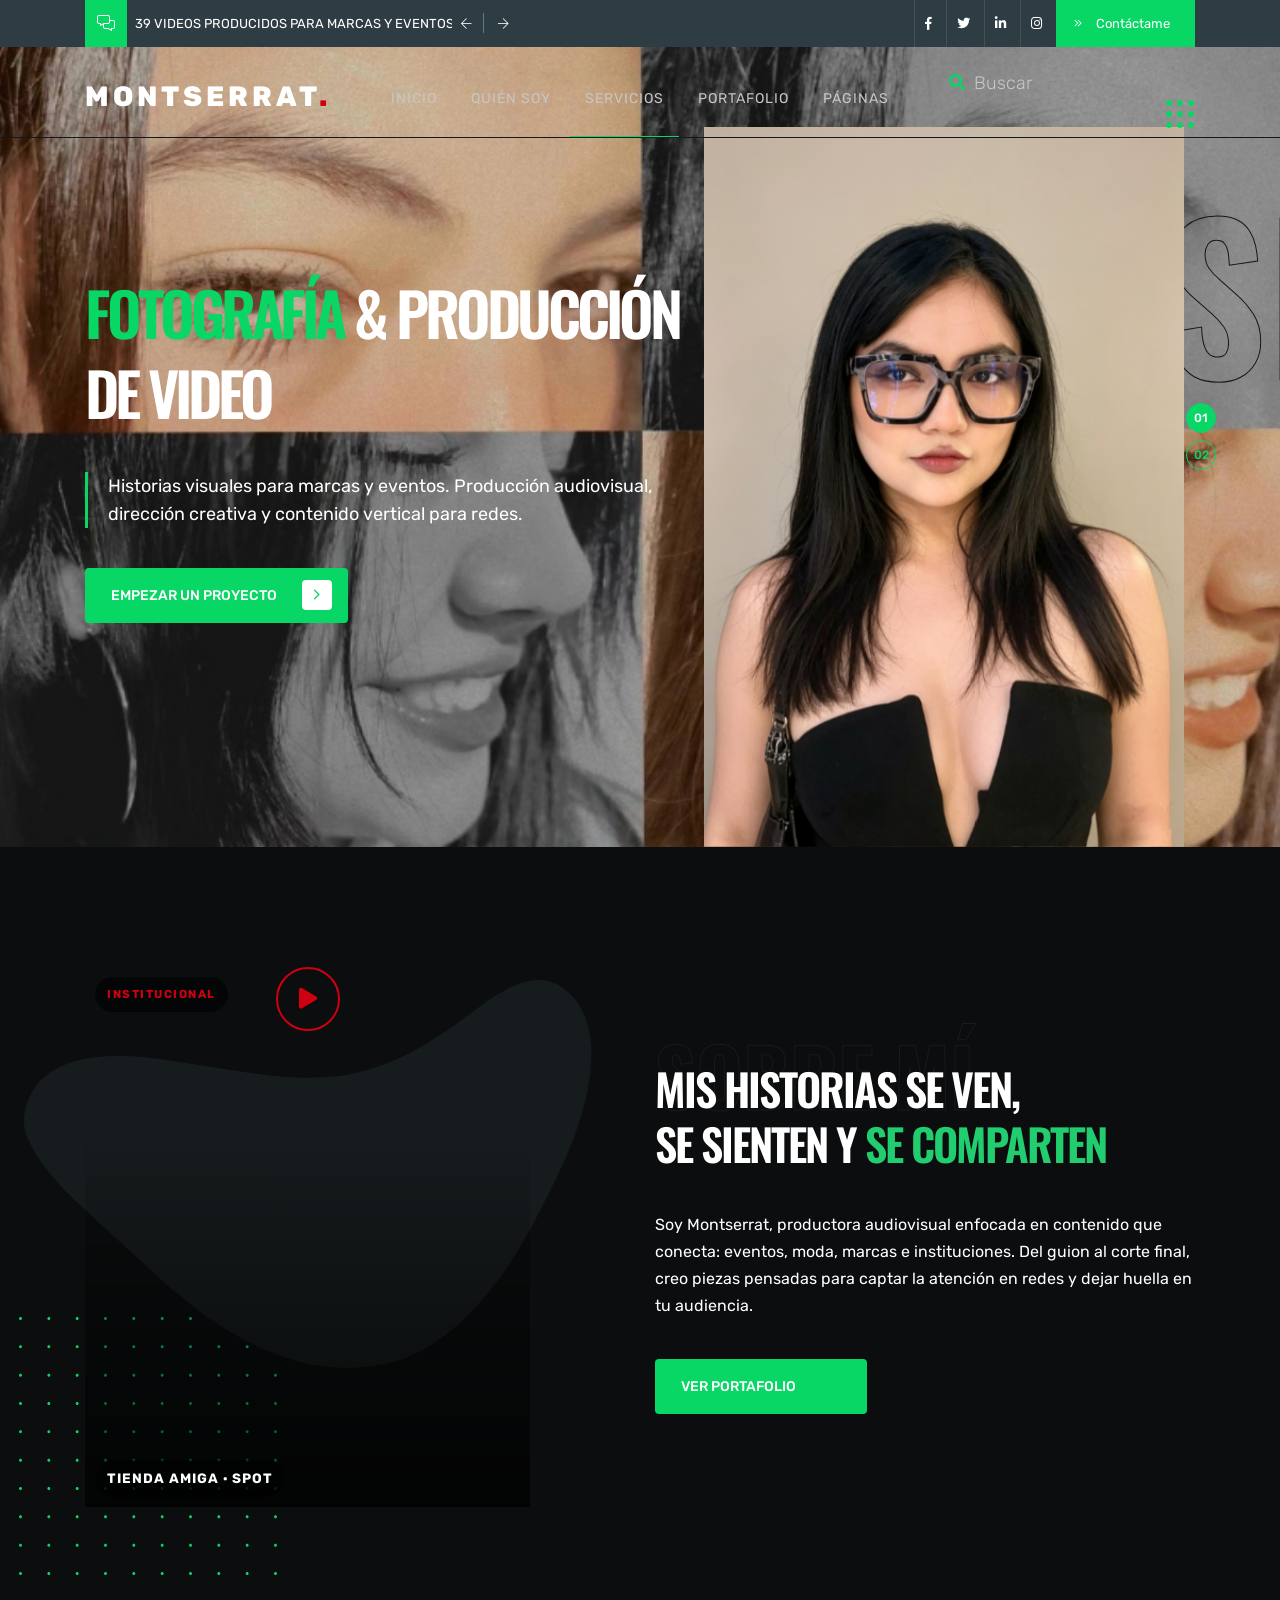
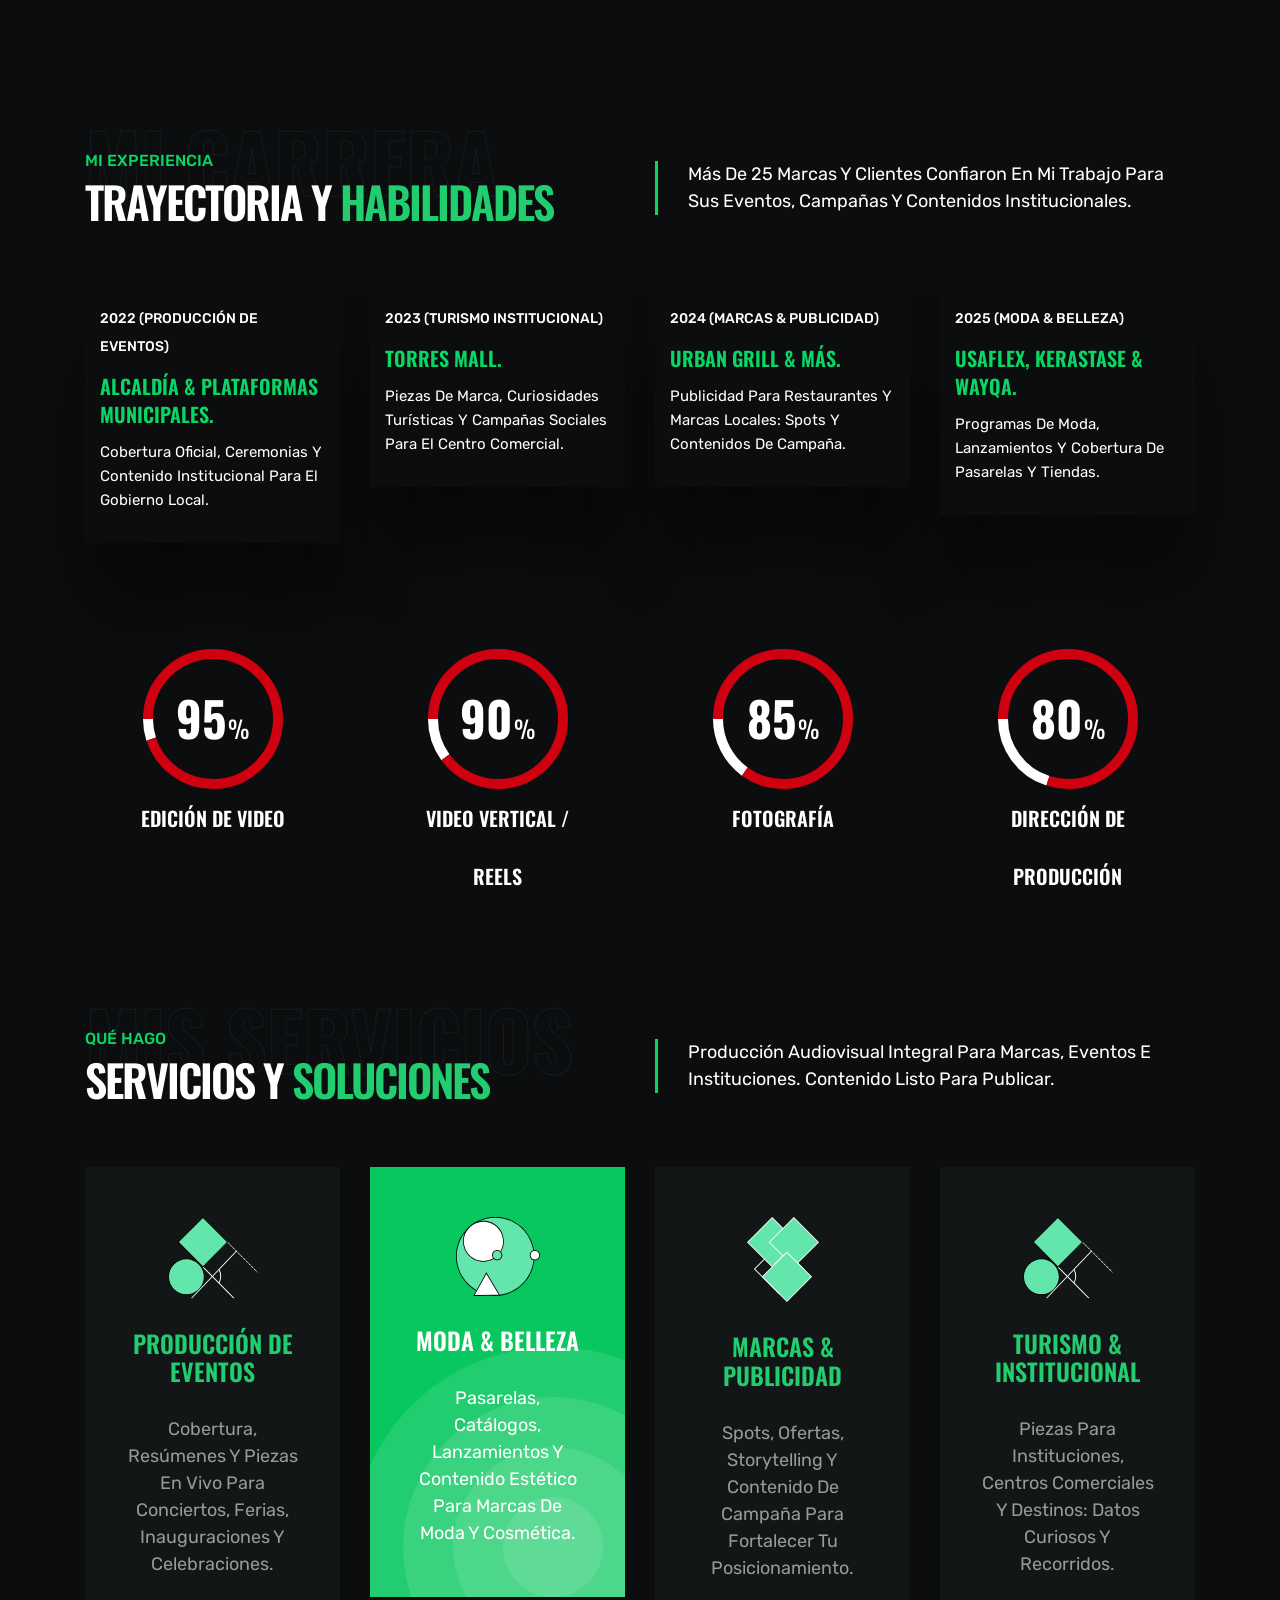
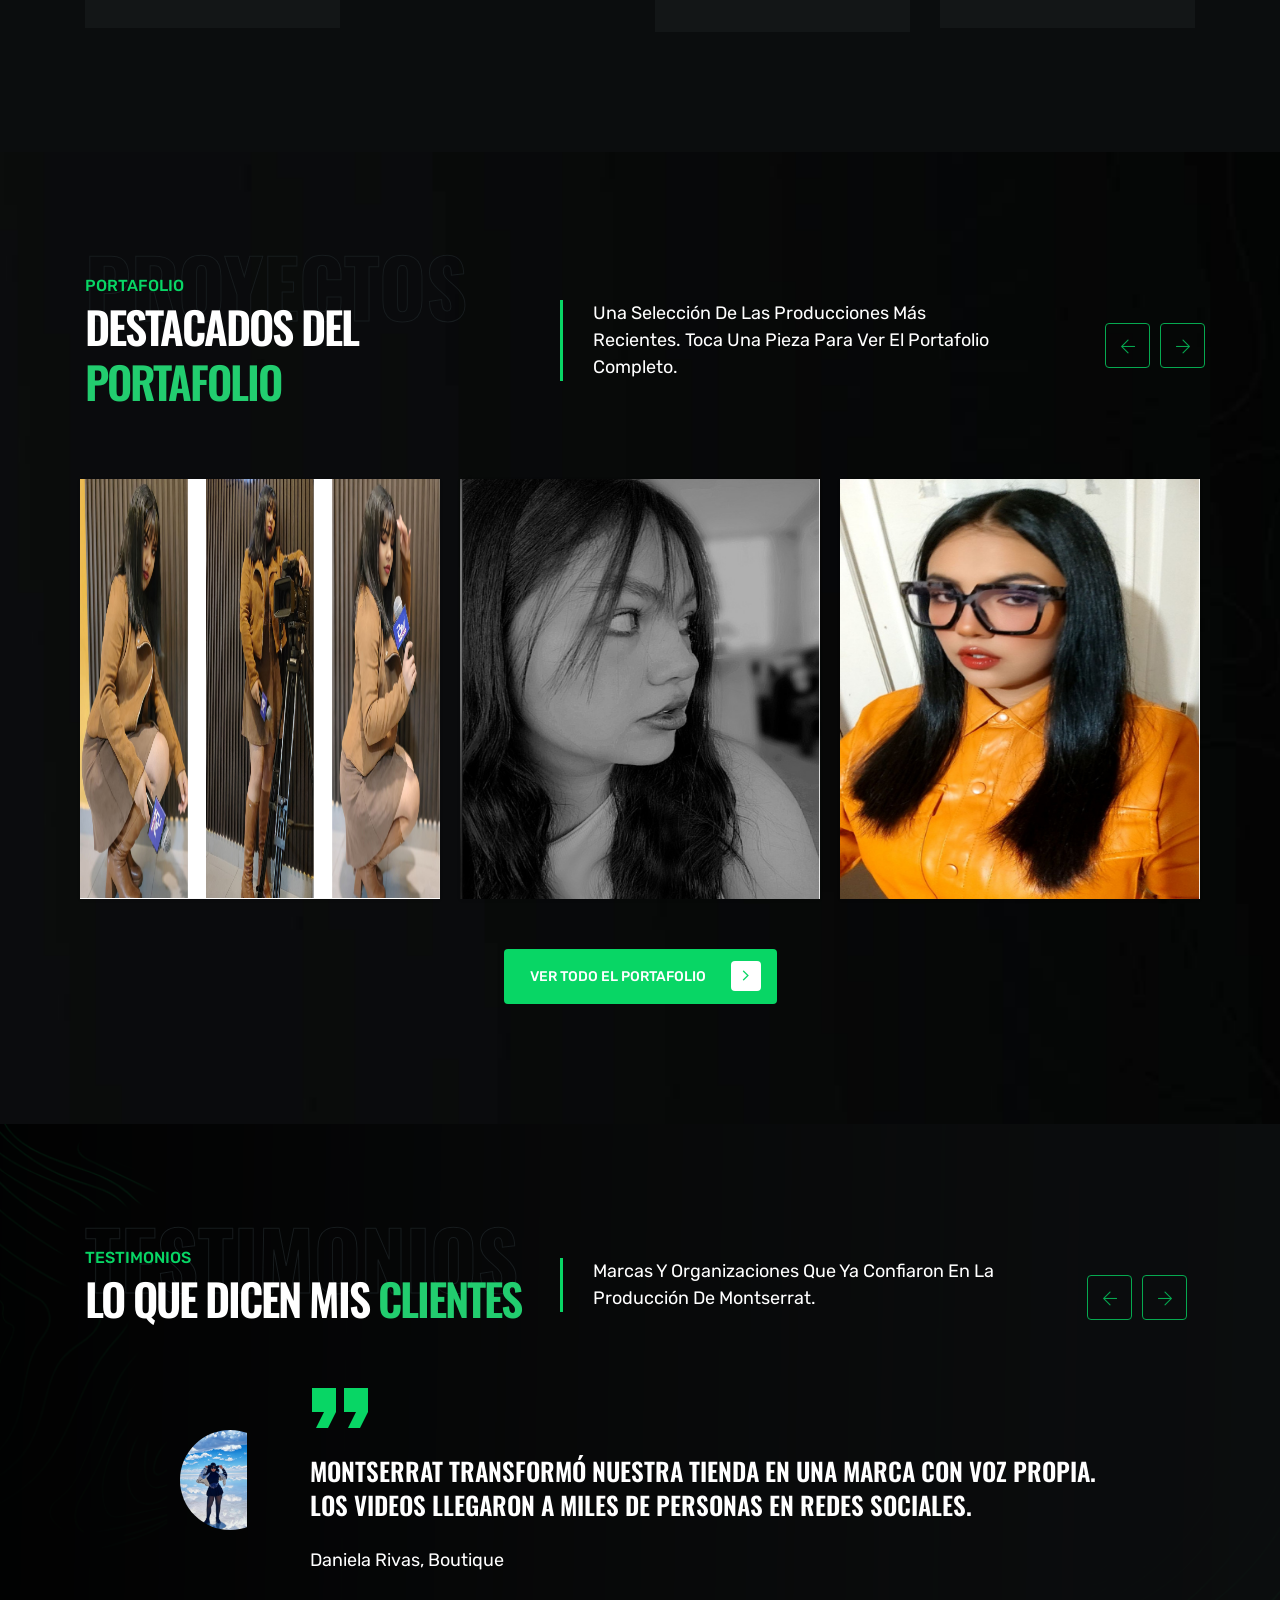
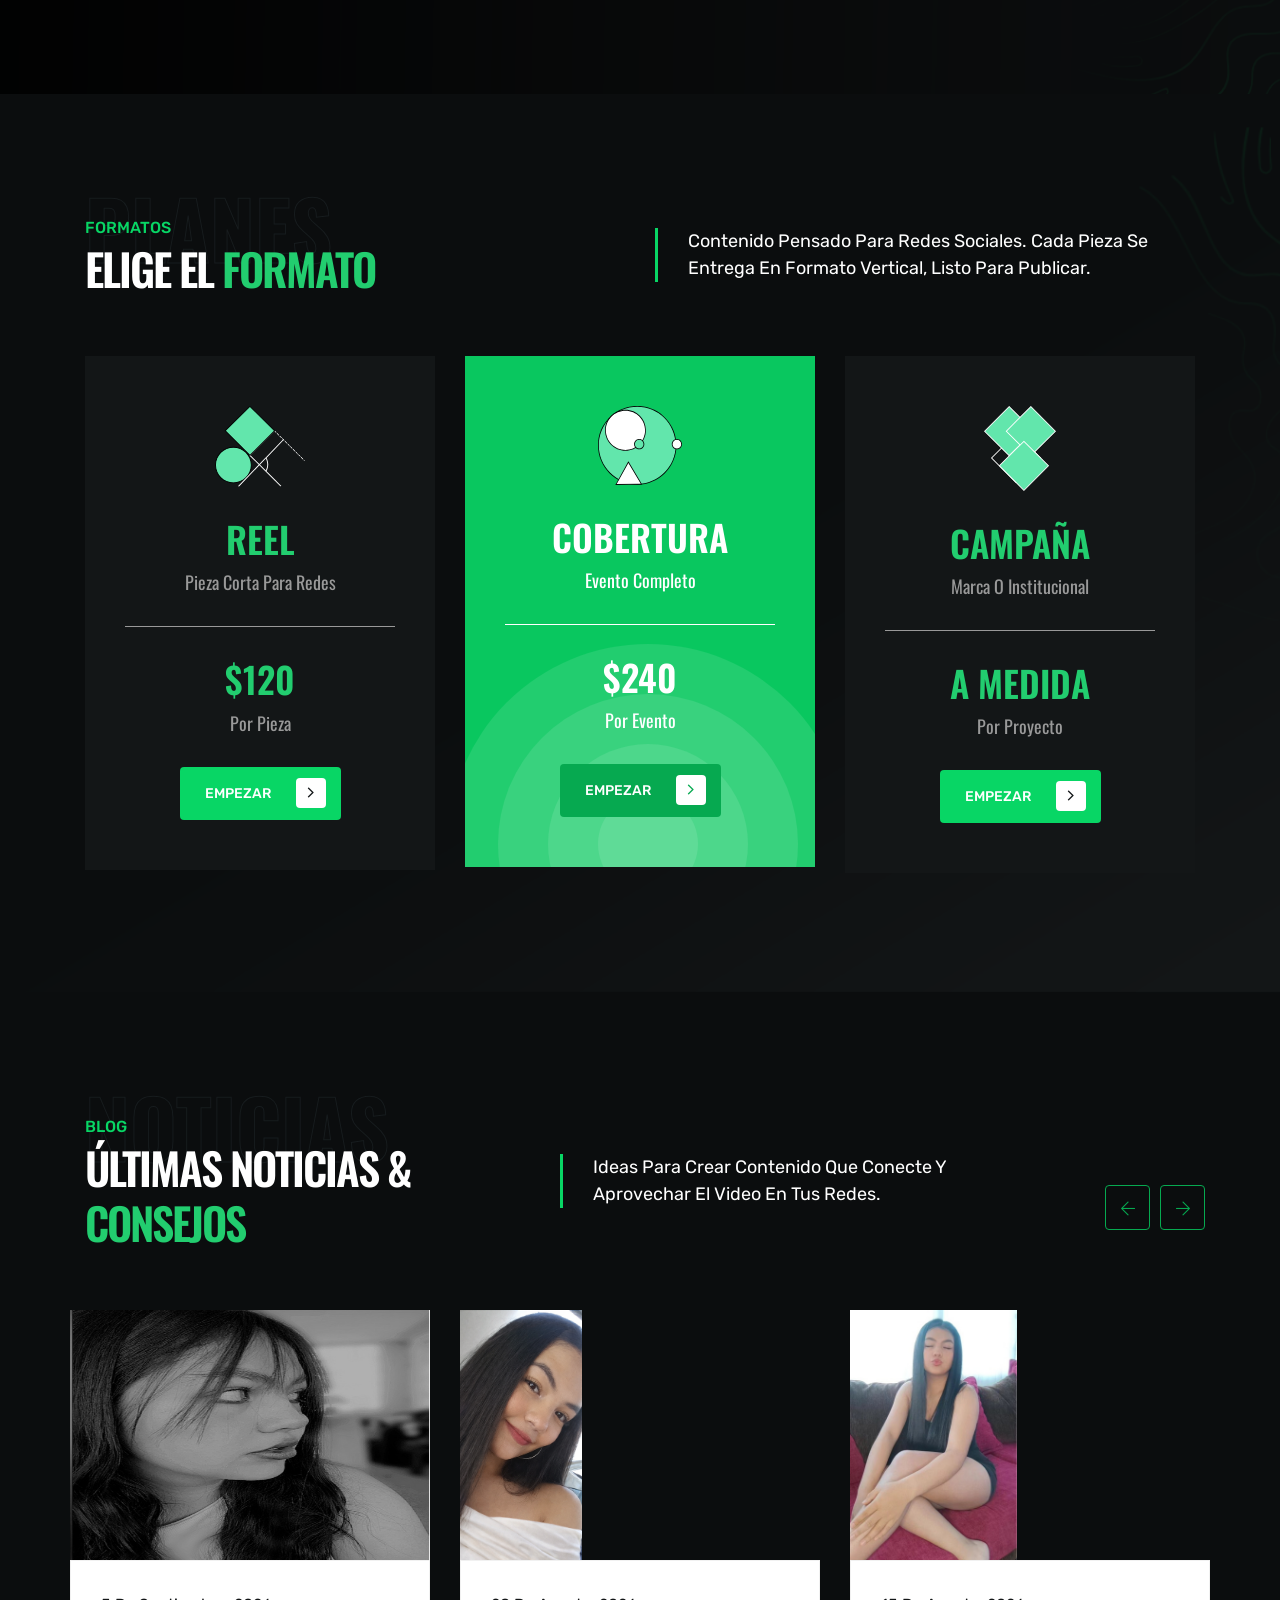
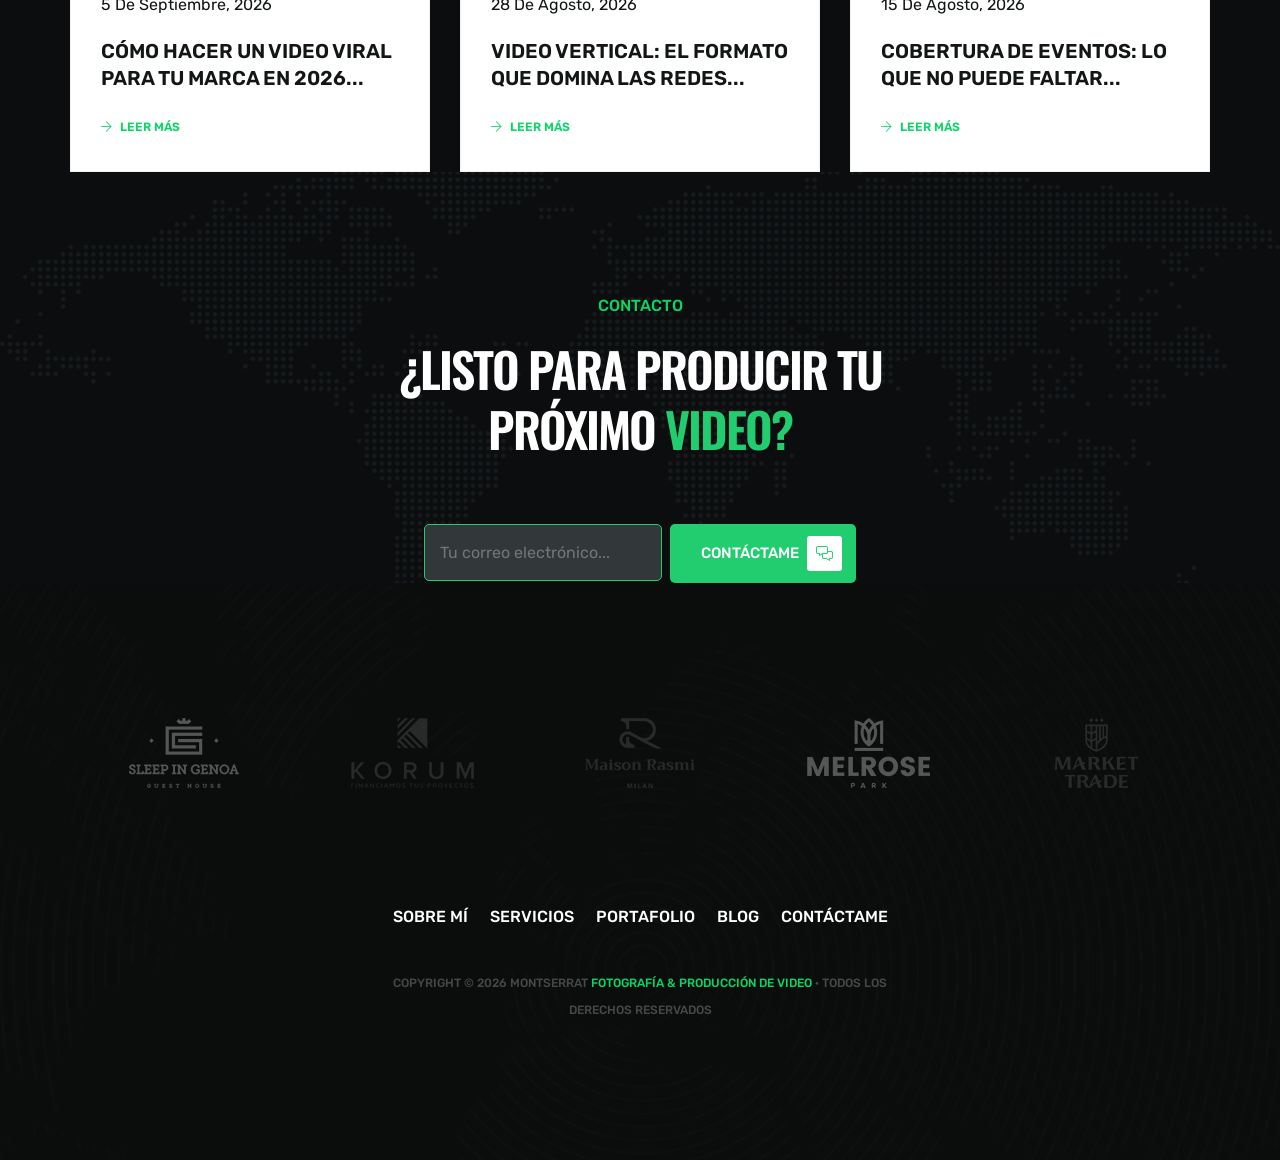
==== commit 56a0a628: "fix: recuperar acentos en espanol (UTF-8) y hero responsive" ====
--- a/index.html
+++ b/index.html
@@ -4,7 +4,7 @@
 
 <head>
     <!--HEAD START-->
-    <title>Montserrat | FotografÃ­a & ProducciÃ³n de Video</title>
+    <title>Montserrat | Fotografía & Producción de Video</title>
     <!--::::: support meta :::::::-->
     <meta charset="utf-8">
     <meta name="viewport" content="width=device-width, initial-scale=1">
@@ -49,7 +49,7 @@
                                     <p>39 videos producidos para marcas y eventos...</p>
                                 </div>
                                 <div class="banner-single-carousel">
-                                    <p>FotografÃ­a & ProducciÃ³n de video en Venezuela.</p>
+                                    <p>Fotografía & Producción de video en Venezuela.</p>
                                 </div>
                             </div>
                         </div>
@@ -65,7 +65,7 @@
                                 </ul>
                             </div>
                             <div class="banner-contact">
-                                <a href="#contact" class="contact-btn"><i class="fal fa-angle-double-right"></i> ContÃ¡ctame</a>
+                                <a href="#contact" class="contact-btn"><i class="fal fa-angle-double-right"></i> Contáctame</a>
                             </div>
                         </div>
                     </div>
@@ -89,12 +89,12 @@
                                 <ul class="navbarmneuclass">
                                     <li class="current"><a href="#home">Inicio</a>
                                     </li>
-                                    <li><a href="#about">QuiÃ©n Soy</a></li>
+                                    <li><a href="#about">Quién Soy</a></li>
                                     <li><a href="#service">Servicios</a></li>
                                     <li><a href="portfolio.html">Portafolio</a></li>
-                                    <li><a href="#">PÃ¡ginas</a>
+                                    <li><a href="#">Páginas</a>
                                         <ul>
-                                            <li><a href="about.html">Sobre MÃ­</a></li>
+                                            <li><a href="about.html">Sobre Mí</a></li>
                                             <li><a href="portfolio.html">Portafolio</a></li>
                                             <li><a href="blog.html">Blog</a></li>
                                             <li><a href="contact.html">Contacto</a></li>
@@ -130,7 +130,7 @@
                         <a href="index.html"><span class="vlt-logo-text">Montserrat<span class="dot">.</span></span></a>
                     </div>
                     <div class="side-content">
-                        <p>ProducciÃ³n audiovisual para eventos, marcas y turismo. 39 videos verticales listos para redes sociales, fotografÃ­a y direcciÃ³n creativa desde Caracas, Venezuela.</p>
+                        <p>Producción audiovisual para eventos, marcas y turismo. 39 videos verticales listos para redes sociales, fotografía y dirección creativa desde Caracas, Venezuela.</p>
                     </div>
                     <div class="side-social">
                         <ul>
@@ -155,9 +155,9 @@
                         <div class="row">
                             <div class="col-lg-7">
                                 <div class="wlc-title white">
-                                    <h1 class="fadeInDown animated"><span>FotografÃ­a</span> & producciÃ³n
+                                    <h1 class="fadeInDown animated"><span>Fotografía</span> & producción
                                     de video</h1>
-                                    <p class="fadeInDown animated">Historias visuales para marcas y eventos. ProducciÃ³n audiovisual, direcciÃ³n creativa y contenido vertical para redes. </p>
+                                    <p class="fadeInDown animated">Historias visuales para marcas y eventos. Producción audiovisual, dirección creativa y contenido vertical para redes. </p>
                                     
                                     <a href="#contact" class="cbtn cbnt1 fadeInDown animated">Empezar un proyecto <i class="fal fa-angle-right"></i></a>
                                 </div>
@@ -176,7 +176,7 @@
                                 <div class="wlc-title white">
                                     <h1 class="fadeInDown animated"><span>Contenido</span> que conecta
                                     con tu audiencia</h1>
-                                    <p class="fadeInDown animated">39 producciones realizadas, 25+ marcas y clientes, 4 categorÃ­as de contenido para hacer crecer tu presencia. </p>
+                                    <p class="fadeInDown animated">39 producciones realizadas, 25+ marcas y clientes, 4 categorías de contenido para hacer crecer tu presencia. </p>
                                     <a href="portfolio.html" class="cbtn cbnt1 fadeInDown animated">Ver el portafolio <i class="fal fa-angle-right"></i></a>
                                 </div>
                             </div>
@@ -202,15 +202,15 @@
                                 <div class="img-overlay"></div>
                                 <span class="video-tag">INSTITUCIONAL</span>
                                 <div class="play-wrapper"><button class="video-btn"><i class="fas fa-play"></i></button></div>
-                                <span class="poster-caption">Tienda Amiga Â· Spot</span>
+                                <span class="poster-caption">Tienda Amiga · Spot</span>
                             </div>
                         </div>
                     </div>
                     <div class="col-lg-6 offset-lg-1 align-self-center">
                         <div class="heading white">
-                            <strong class="filltext">sobre mÃ­</strong>
+                            <strong class="filltext">sobre mí</strong>
                             <h2>Mis historias se ven, <br> se sienten y <span>se comparten</span></h2>
-                            <p>Soy Montserrat, productora audiovisual enfocada en contenido que conecta: eventos, moda, marcas e instituciones. Del guion al corte final, creo piezas pensadas para captar la atenciÃ³n en redes y dejar huella en tu audiencia.</p>
+                            <p>Soy Montserrat, productora audiovisual enfocada en contenido que conecta: eventos, moda, marcas e instituciones. Del guion al corte final, creo piezas pensadas para captar la atención en redes y dejar huella en tu audiencia.</p>
                         <a href="portfolio.html" class="cbtn cbnt1 fadeInDown animated">ver portafolio <i class="fal fa-angle-right"></i></a>
                         </div>
                     </div>
@@ -232,7 +232,7 @@
                     </div>
                     <div class="col-lg-6 align-self-center">
                          <div class="info-content">
-                            <p>MÃ¡s de 25 marcas y clientes confiaron en mi trabajo para sus eventos, campaÃ±as y contenidos institucionales.</p>
+                            <p>Más de 25 marcas y clientes confiaron en mi trabajo para sus eventos, campañas y contenidos institucionales.</p>
                         </div>
                     </div>
                 </div>
@@ -240,8 +240,8 @@
                 <div class="row">
                     <div class="col-sm-6 col-lg-3">
                         <div class="skill-box">
-                            <small>2022 (ProducciÃ³n de eventos)</small>
-                            <h5>AlcaldÃ­a &amp; Plataformas municipales.</h5>
+                            <small>2022 (Producción de eventos)</small>
+                            <h5>Alcaldía &amp; Plataformas municipales.</h5>
                             <p>Cobertura oficial, ceremonias y contenido institucional para el gobierno local.</p>
                         </div>
                     </div>
@@ -249,14 +249,14 @@
                         <div class="skill-box">
                             <small>2023 (Turismo institucional)</small>
                             <h5>Torres Mall.</h5>
-                            <p>Piezas de marca, curiosidades turÃ­sticas y campaÃ±as sociales para el centro comercial.</p>
+                            <p>Piezas de marca, curiosidades turísticas y campañas sociales para el centro comercial.</p>
                         </div>
                     </div>
                     <div class="col-sm-6 col-lg-3">
                         <div class="skill-box">
                             <small>2024 (Marcas &amp; publicidad)</small>
-                            <h5>Urban Grill &amp; mÃ¡s.</h5>
-                            <p>Publicidad para restaurantes y marcas locales: spots y contenidos de campaÃ±a.</p>
+                            <h5>Urban Grill &amp; más.</h5>
+                            <p>Publicidad para restaurantes y marcas locales: spots y contenidos de campaña.</p>
                         </div>
                     </div>
                     <div class="col-sm-6 col-lg-3">
@@ -276,7 +276,7 @@
                         <div class="colsm6 col-lg-3 text-center">
                              <div class="circle1 circle" id="circle1">
                               <strong></strong>
-                              <span>EdiciÃ³n de Video</span>
+                              <span>Edición de Video</span>
                             </div>
                         </div>
                         <div class="colsm6 col-lg-3 text-center">
@@ -288,13 +288,13 @@
                         <div class="colsm6 col-lg-3 text-center">
                              <div class="circle3 circle" id="circle3">
                               <strong></strong>
-                              <span>FotografÃ­a</span>
+                              <span>Fotografía</span>
                             </div>
                         </div>
                         <div class="colsm6 col-lg-3 text-center">
                              <div class="circle4 circle" id="circle4">
                               <strong></strong>
-                              <span>DirecciÃ³n de ProducciÃ³n</span>
+                              <span>Dirección de Producción</span>
                             </div>
                         </div>
                     </div>
@@ -310,13 +310,13 @@
                     <div class="col-lg-6 align-self-center">
                         <div class="heading white">
                             <strong class="filltext">mis servicios</strong>
-                            <small>QUÃ‰ HAGO</small>
+                            <small>QUÉ HAGO</small>
                             <h2>Servicios y <span>soluciones</span></h2>
                         </div>
                     </div>
                     <div class="col-lg-6 align-self-center">
                          <div class="info-content">
-                            <p>ProducciÃ³n audiovisual integral para marcas, eventos e instituciones. Contenido listo para publicar.</p>
+                            <p>Producción audiovisual integral para marcas, eventos e instituciones. Contenido listo para publicar.</p>
                         </div>
                     </div>
                 </div>
@@ -328,8 +328,8 @@
                                 <img src="assets/img/icon/service1.svg" alt="">
                             </div>
                             <div class="service-text">
-                                <h4>ProducciÃ³n de Eventos</h4>
-                                <p>Cobertura, resÃºmenes y piezas en vivo para conciertos, ferias, inauguraciones y celebraciones.</p>
+                                <h4>Producción de Eventos</h4>
+                                <p>Cobertura, resúmenes y piezas en vivo para conciertos, ferias, inauguraciones y celebraciones.</p>
                             </div>
                             <div class="circles-wrap">
                                 <div class="circles">
@@ -348,7 +348,7 @@
                             </div>
                             <div class="service-text">
                                 <h4>Moda &amp; Belleza</h4>
-                                <p>Pasarelas, catÃ¡logos, lanzamientos y contenido estÃ©tico para marcas de moda y cosmÃ©tica.</p>
+                                <p>Pasarelas, catálogos, lanzamientos y contenido estético para marcas de moda y cosmética.</p>
                             </div>
                             <div class="circles-wrap">
                                 <div class="circles">
@@ -367,7 +367,7 @@
                             </div>
                             <div class="service-text">
                                 <h4>Marcas &amp; Publicidad</h4>
-                                <p>Spots, ofertas, storytelling y contenido de campaÃ±a para fortalecer tu posicionamiento.</p>
+                                <p>Spots, ofertas, storytelling y contenido de campaña para fortalecer tu posicionamiento.</p>
                             </div>
                             <div class="circles-wrap">
                                 <div class="circles">
@@ -416,7 +416,7 @@
                     </div>
                     <div class="col-lg-5 align-self-center">
                          <div class="info-content">
-                            <p>Una selecciÃ³n de las producciones mÃ¡s recientes. Toca una pieza para ver el portafolio completo.</p>
+                            <p>Una selección de las producciones más recientes. Toca una pieza para ver el portafolio completo.</p>
                         </div>
                     </div>
                 </div>
@@ -426,7 +426,7 @@
                         <li>
                             <a href="portfolio.html">
                                 <img src="assets/img/fotos/foto-2.png" alt="">
-                                <div><span>Kerastase Â· Torres Mall</span></div>
+                                <div><span>Kerastase · Torres Mall</span></div>
                             </a>
                         </li>
                         <li>
@@ -438,13 +438,13 @@
                         <li>
                             <a href="portfolio.html">
                                 <img src="assets/img/fotos/foto-4.png" alt="">
-                                <div><span>Tienda Amiga Â· Spot</span></div>
+                                <div><span>Tienda Amiga · Spot</span></div>
                             </a>
                         </li>
                         <li>
                             <a href="portfolio.html">
                                 <img src="assets/img/fotos/foto-5.png" alt="">
-                                <div><span>Usaflex Â· 60% Descuento</span></div>
+                                <div><span>Usaflex · 60% Descuento</span></div>
                             </a>
                         </li>
                         <li>
@@ -456,7 +456,7 @@
                         <li>
                             <a href="portfolio.html">
                                 <img src="assets/img/fotos/foto-7.png" alt="">
-                                <div><span>AlcaldÃ­a Â· Institucional</span></div>
+                                <div><span>Alcaldía · Institucional</span></div>
                             </a>
                         </li>
                     </ul>
@@ -482,7 +482,7 @@
                     </div>
                     <div class="col-lg-5 align-self-center">
                          <div class="info-content">
-                            <p>Marcas y organizaciones que ya confiaron en la producciÃ³n de Montserrat.</p>
+                            <p>Marcas y organizaciones que ya confiaron en la producción de Montserrat.</p>
                         </div>
                     </div>
                 </div>
@@ -496,7 +496,7 @@
                                 </div>
                                 <div class="testimonial-text animated fadeInDown">
                                     <img src="assets/img/icon/quote.png" alt="">
-                                    <h4>Montserrat transformÃ³ nuestra tienda en una marca con voz propia. Los videos llegaron a miles de personas en redes sociales.</h4>
+                                    <h4>Montserrat transformó nuestra tienda en una marca con voz propia. Los videos llegaron a miles de personas en redes sociales.</h4>
                                     <p>Daniela Rivas, Boutique</p>
                                 </div>
                             </div>
@@ -516,8 +516,8 @@
                                 </div>
                                 <div class="testimonial-text">
                                     <img src="assets/img/icon/quote.png" alt="">
-                                    <h4>ProducciÃ³n impecable para nuestra instituciÃ³n: entregas puntuales, calidad constante y mucha creatividad.</h4>
-                                    <p>Henrik Morella, InstituciÃ³n</p>
+                                    <h4>Producción impecable para nuestra institución: entregas puntuales, calidad constante y mucha creatividad.</h4>
+                                    <p>Henrik Morella, Institución</p>
                                 </div>
                             </div>
                         </div>
@@ -604,7 +604,7 @@
                                 <img src="assets/img/icon/service3.svg" alt="">
                             </div>
                             <div class="service-text">
-                                <h3>CAMPAÃ‘A</h3>
+                                <h3>CAMPAÑA</h3>
                                 <h5>marca o institucional</h5>
                             </div>
                             <div class="separator"></div>
@@ -637,7 +637,7 @@
                         <div class="heading white">
                             <strong class="filltext">noticias</strong>
                             <small>BLOG</small>
-                            <h2>Ãšltimas noticias & <span>consejos</span></h2>
+                            <h2>Últimas noticias & <span>consejos</span></h2>
                         </div>
                     </div>
                     <div class="col-lg-5 align-self-center">
@@ -655,8 +655,8 @@
                             </div>
                             <div class="blog-description">
                                 <p>5 de Septiembre, 2026</p>
-                                <a href="single-blog.html">CÃ³mo hacer un video viral para tu marca en 2026...</a>
-                                <a href="single-blog.html" class="readmore-btn"><i class="fal fa-arrow-right"></i> leer mÃ¡s</a>
+                                <a href="single-blog.html">Cómo hacer un video viral para tu marca en 2026...</a>
+                                <a href="single-blog.html" class="readmore-btn"><i class="fal fa-arrow-right"></i> leer más</a>
                             </div>
                            
                         </div>
@@ -669,7 +669,7 @@
                             <div class="blog-description">
                                 <p>28 de Agosto, 2026</p>
                                 <a href="single-blog.html">Video vertical: el formato que domina las redes...</a>
-                                <a href="single-blog.html" class="readmore-btn"><i class="fal fa-arrow-right"></i> leer mÃ¡s</a>
+                                <a href="single-blog.html" class="readmore-btn"><i class="fal fa-arrow-right"></i> leer más</a>
                             </div>
                            
                         </div>
@@ -682,7 +682,7 @@
                             <div class="blog-description">
                                 <p>15 de Agosto, 2026</p>
                                 <a href="single-blog.html">Cobertura de eventos: lo que no puede faltar...</a>
-                                <a href="single-blog.html" class="readmore-btn"><i class="fal fa-arrow-right"></i> leer mÃ¡s</a>
+                                <a href="single-blog.html" class="readmore-btn"><i class="fal fa-arrow-right"></i> leer más</a>
                             </div>
                            
                         </div>
@@ -694,8 +694,8 @@
                             </div>
                             <div class="blog-description">
                                 <p>2 de Agosto, 2026</p>
-                                <a href="single-blog.html">DetrÃ¡s de cÃ¡maras: una producciÃ³n de moda...</a>
-                                <a href="single-blog.html" class="readmore-btn"><i class="fal fa-arrow-right"></i> leer mÃ¡s</a>
+                                <a href="single-blog.html">Detrás de cámaras: una producción de moda...</a>
+                                <a href="single-blog.html" class="readmore-btn"><i class="fal fa-arrow-right"></i> leer más</a>
                             </div>
                         </div>
                     </div>
@@ -713,13 +713,13 @@
                      <div class="heading cta-heading white">
                         <small>Contacto</small>
                         <div class="space-20"></div>
-                        <h2>Â¿Listo para producir tu prÃ³ximo <span>video?</span></h2>
+                        <h2>¿Listo para producir tu próximo <span>video?</span></h2>
                     </div>
                     <div class="space-40"></div>
                     <div class="cta-form">
                         <form action="#">
-                            <input type="email" placeholder="Tu correo electrÃ³nico...">
-                            <a href="mailto:hola@montserrat.com" class="subscribe-btn">ContÃ¡ctame <i class="fal fa-comments-alt"></i></a>
+                            <input type="email" placeholder="Tu correo electrónico...">
+                            <a href="mailto:hola@montserrat.com" class="subscribe-btn">Contáctame <i class="fal fa-comments-alt"></i></a>
                         </form>
                     </div>
                     </div>
@@ -776,16 +776,16 @@
                     <div class="col-lg-6 m-auto text-center">
                         <div class="footer-menu">
                             <ul>
-                                <li><a href="#about">sobre mÃ­</a></li>
+                                <li><a href="#about">sobre mí</a></li>
                                 <li><a href="#service">servicios</a></li>
                                 <li><a href="portfolio.html">portafolio</a></li>
                                 <li><a href="#blog">blog</a></li>
-                                <li><a href="#contact">contÃ¡ctame</a></li>
+                                <li><a href="#contact">contáctame</a></li>
                             </ul>
                         </div>
                         <div class="space-40"></div>
                         <div class="copyright">
-                            <p>Copyright Â© 2026 Montserrat <span>FotografÃ­a & ProducciÃ³n de Video</span> Â· Todos los derechos reservados</p>
+                            <p>Copyright © 2026 Montserrat <span>Fotografía & Producción de Video</span> · Todos los derechos reservados</p>
                         </div>
                     </div>
                 </div>
--- a/assets/css/custom.css
+++ b/assets/css/custom.css
@@ -419,4 +419,56 @@
     color: #5b6168;
     font-size: .85rem;
     margin: 0;
-}+}
+
+
+/* =====================================================
+   Responsive del hero (welcome) de Montserrat
+   ===================================================== */
+@media (max-width: 1199px) {
+    .wlc-filltext {
+        font-size: 150px;
+    }
+}
+
+@media (max-width: 991px) {
+    .wlc-filltext {
+        font-size: 96px;
+        top: 18%;
+    }
+    .wlc-author-1 {
+        width: 52%;
+    }
+}
+
+@media (max-width: 767px) {
+    .wlc-author-1 {
+        width: 100%;
+        height: auto;
+        right: 0;
+        bottom: 0;
+    }
+    .wlc-filltext {
+        font-size: 17vw;
+        top: 22%;
+        left: 0;
+        letter-spacing: 1px;
+        white-space: nowrap;
+        width: 100%;
+        text-align: left;
+    }
+    .site-black .wlc-title {
+        position: relative;
+        z-index: 3;
+    }
+}
+
+@media (max-width: 480px) {
+    .wlc-filltext {
+        font-size: 15vw;
+        top: 24%;
+    }
+    .wlc-author-1 {
+        height: 62%;
+    }
+}
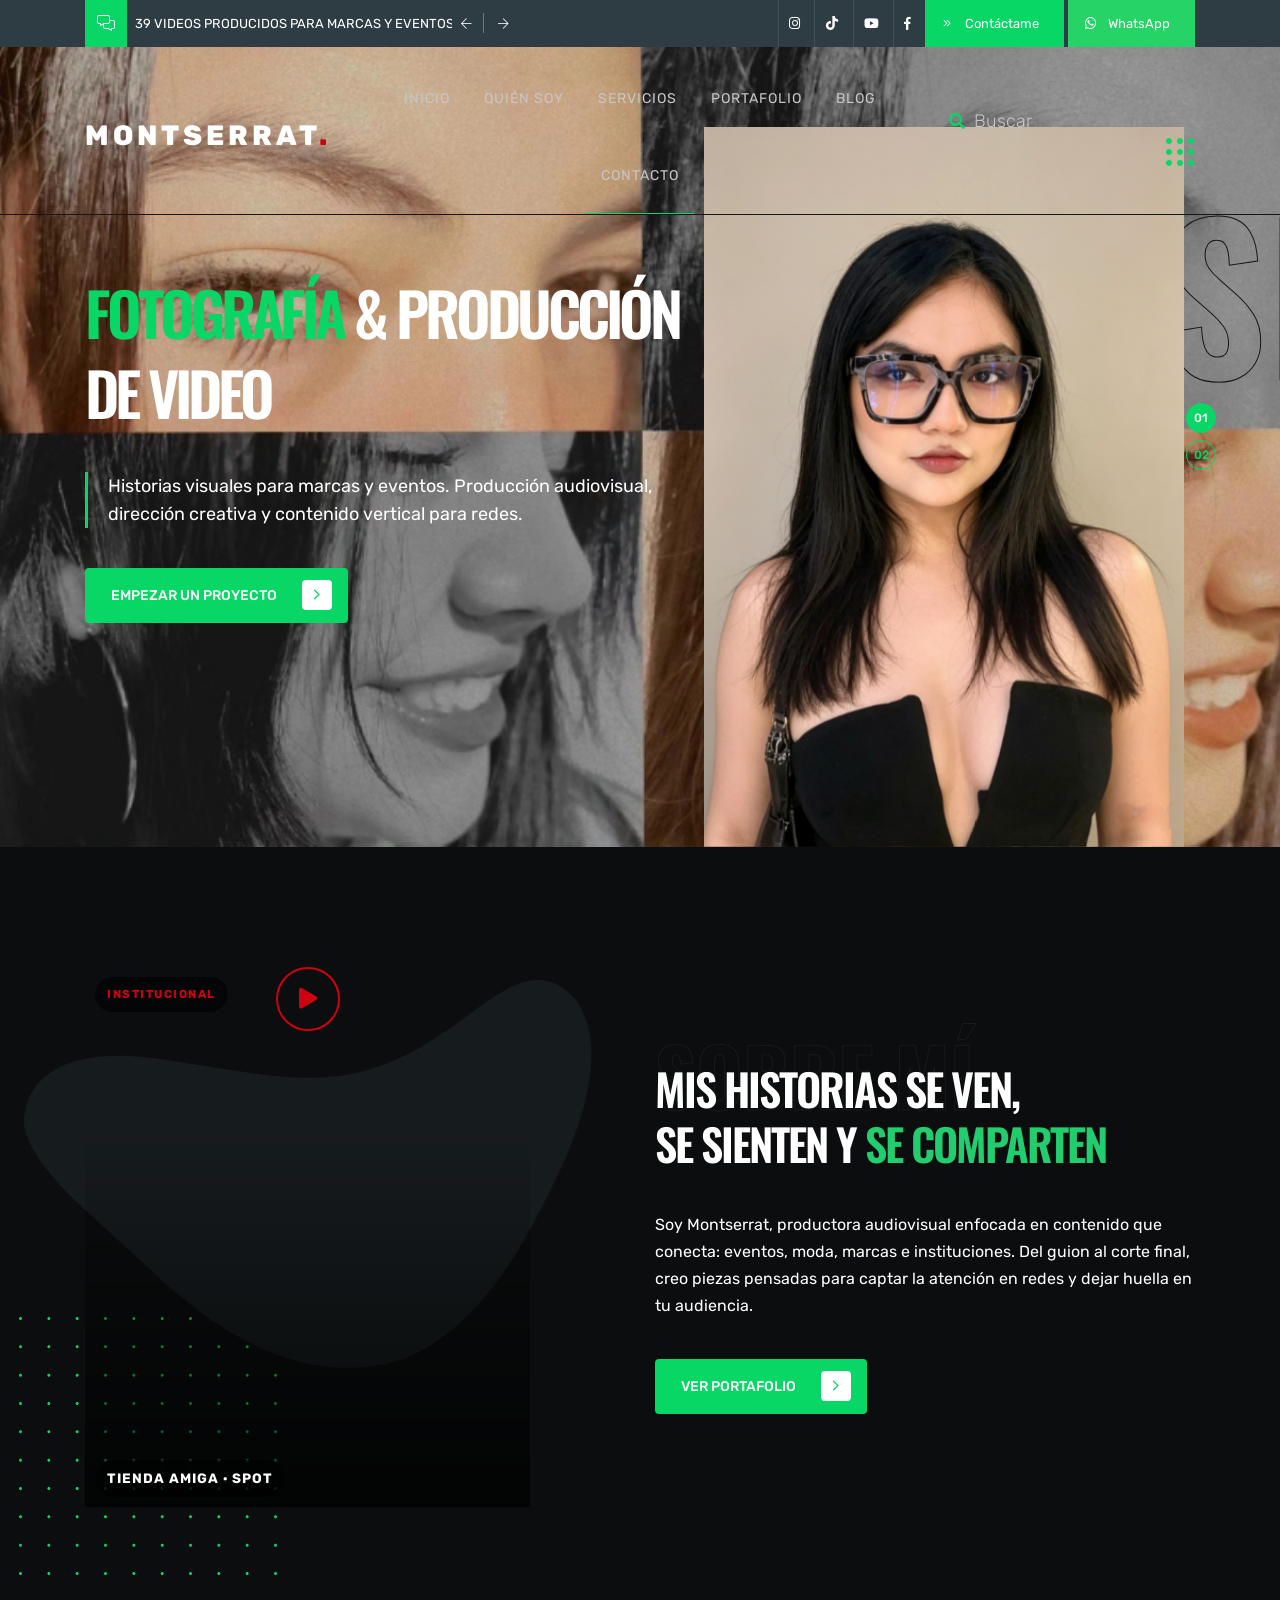
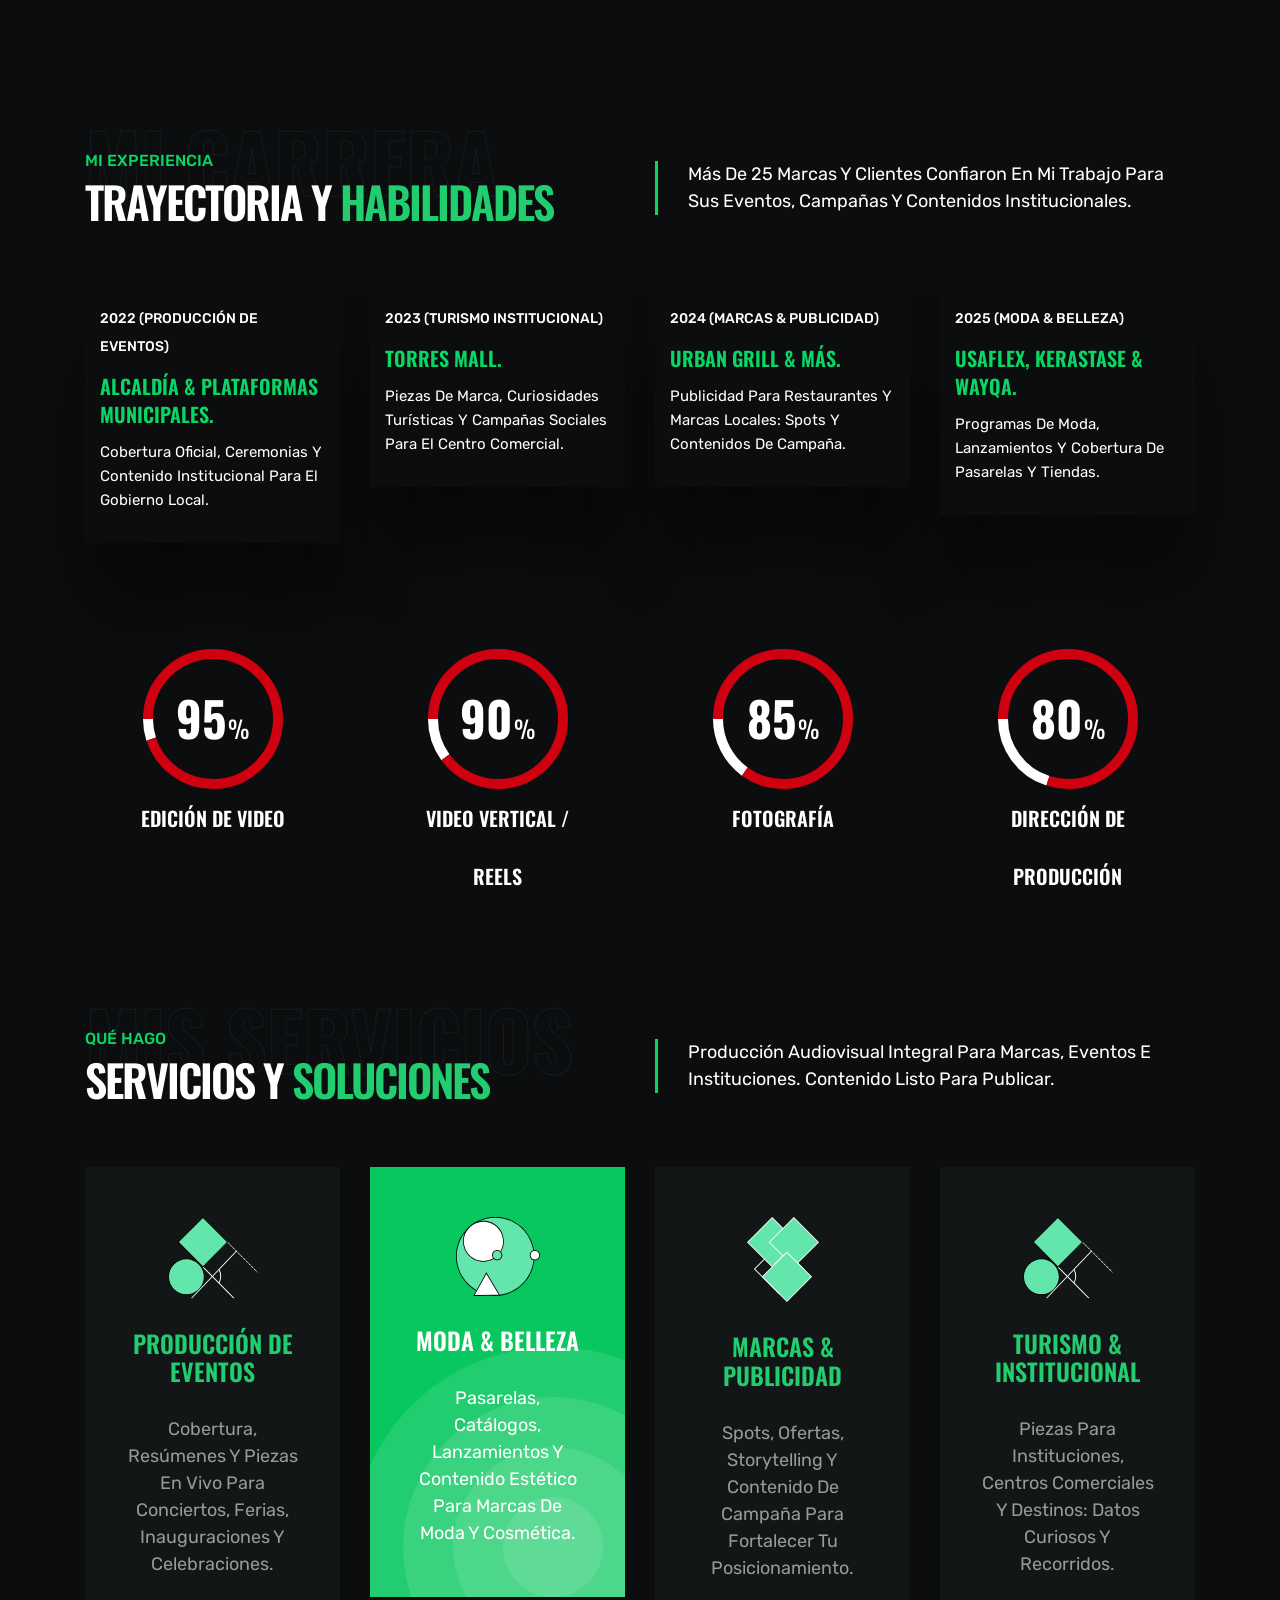
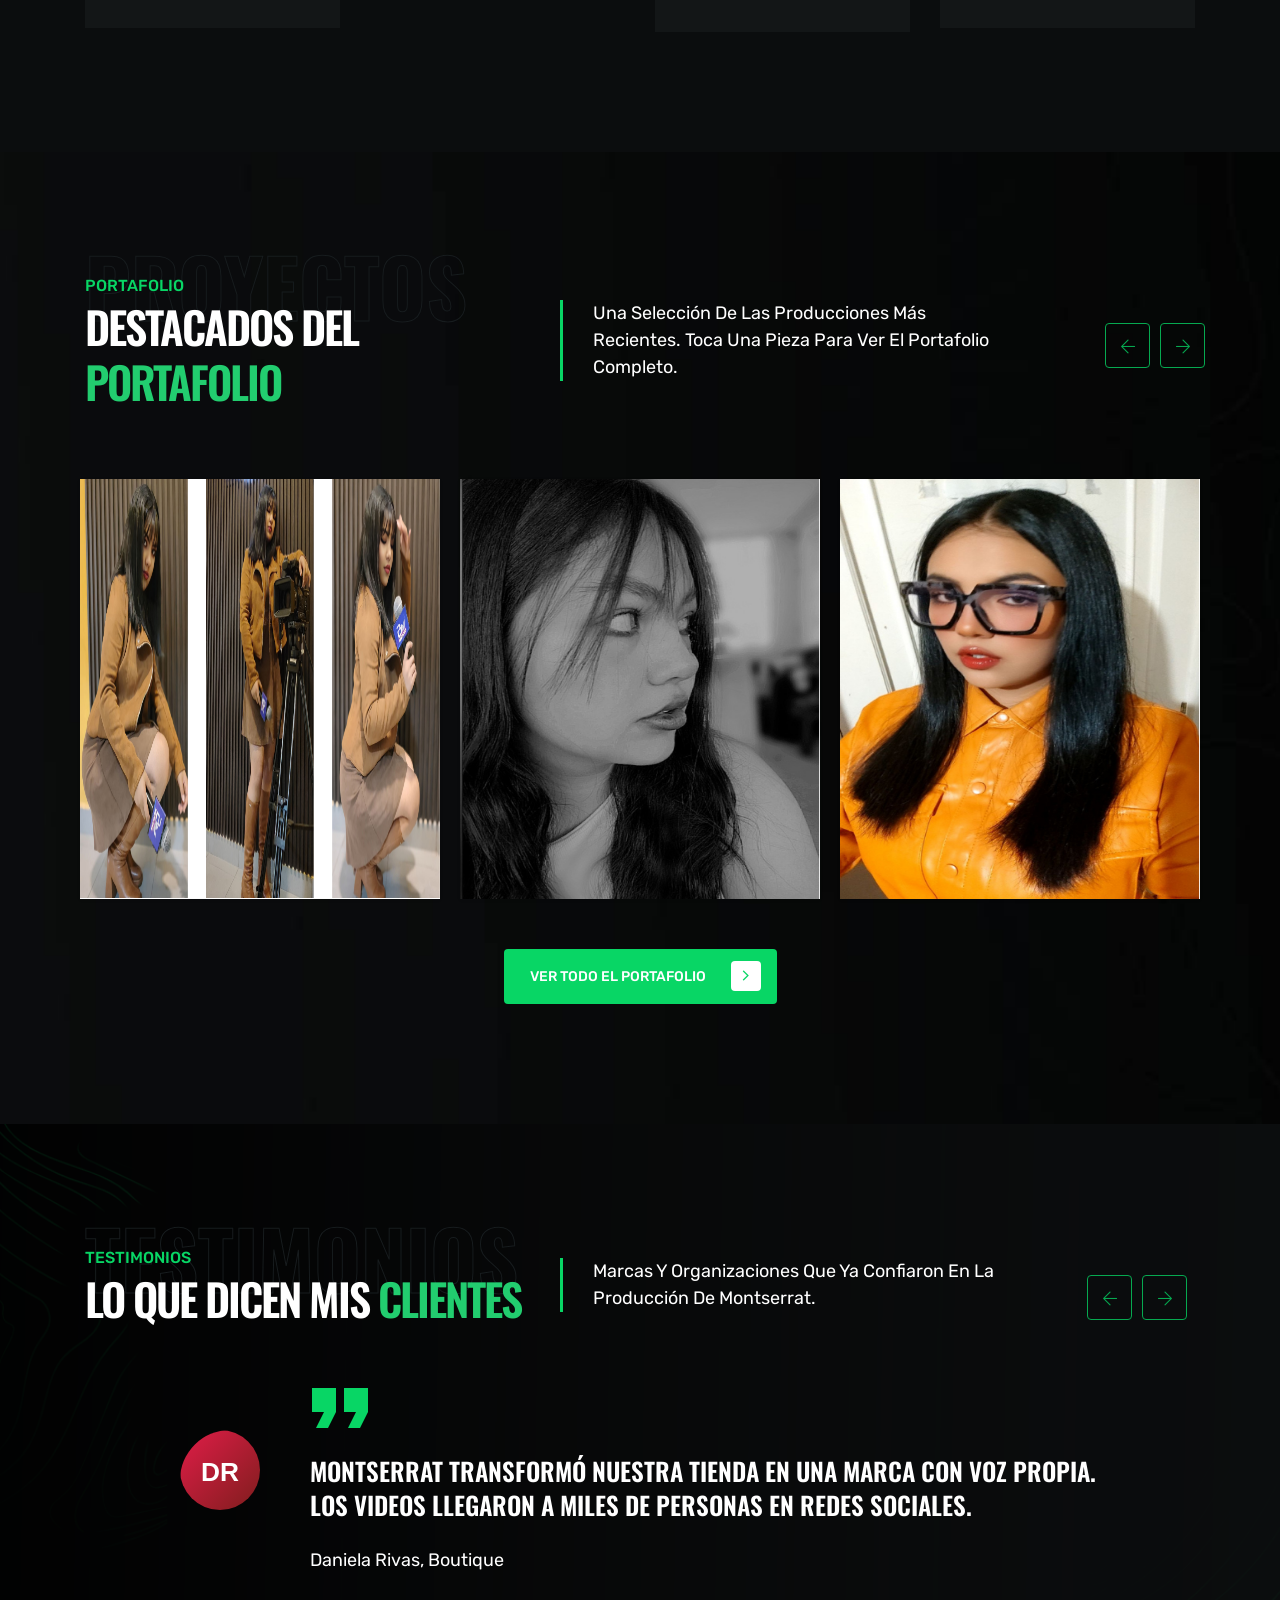
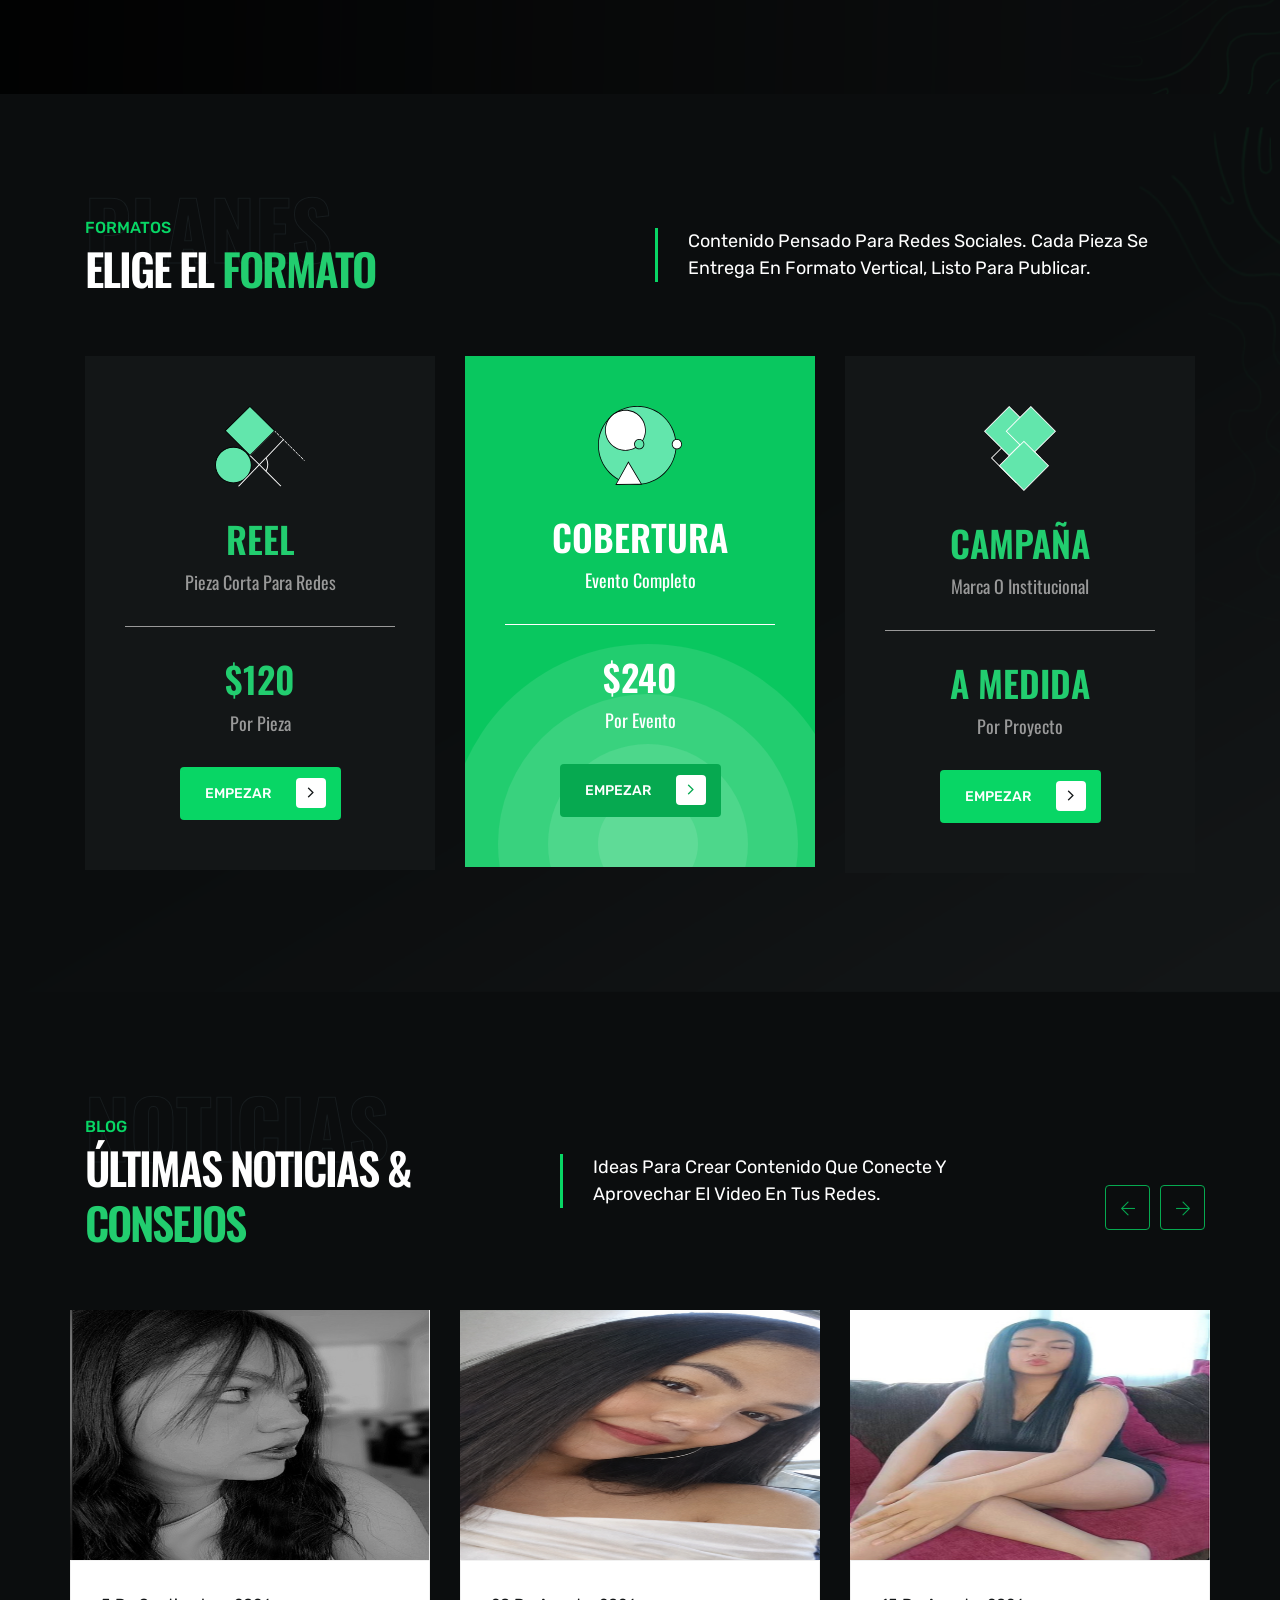
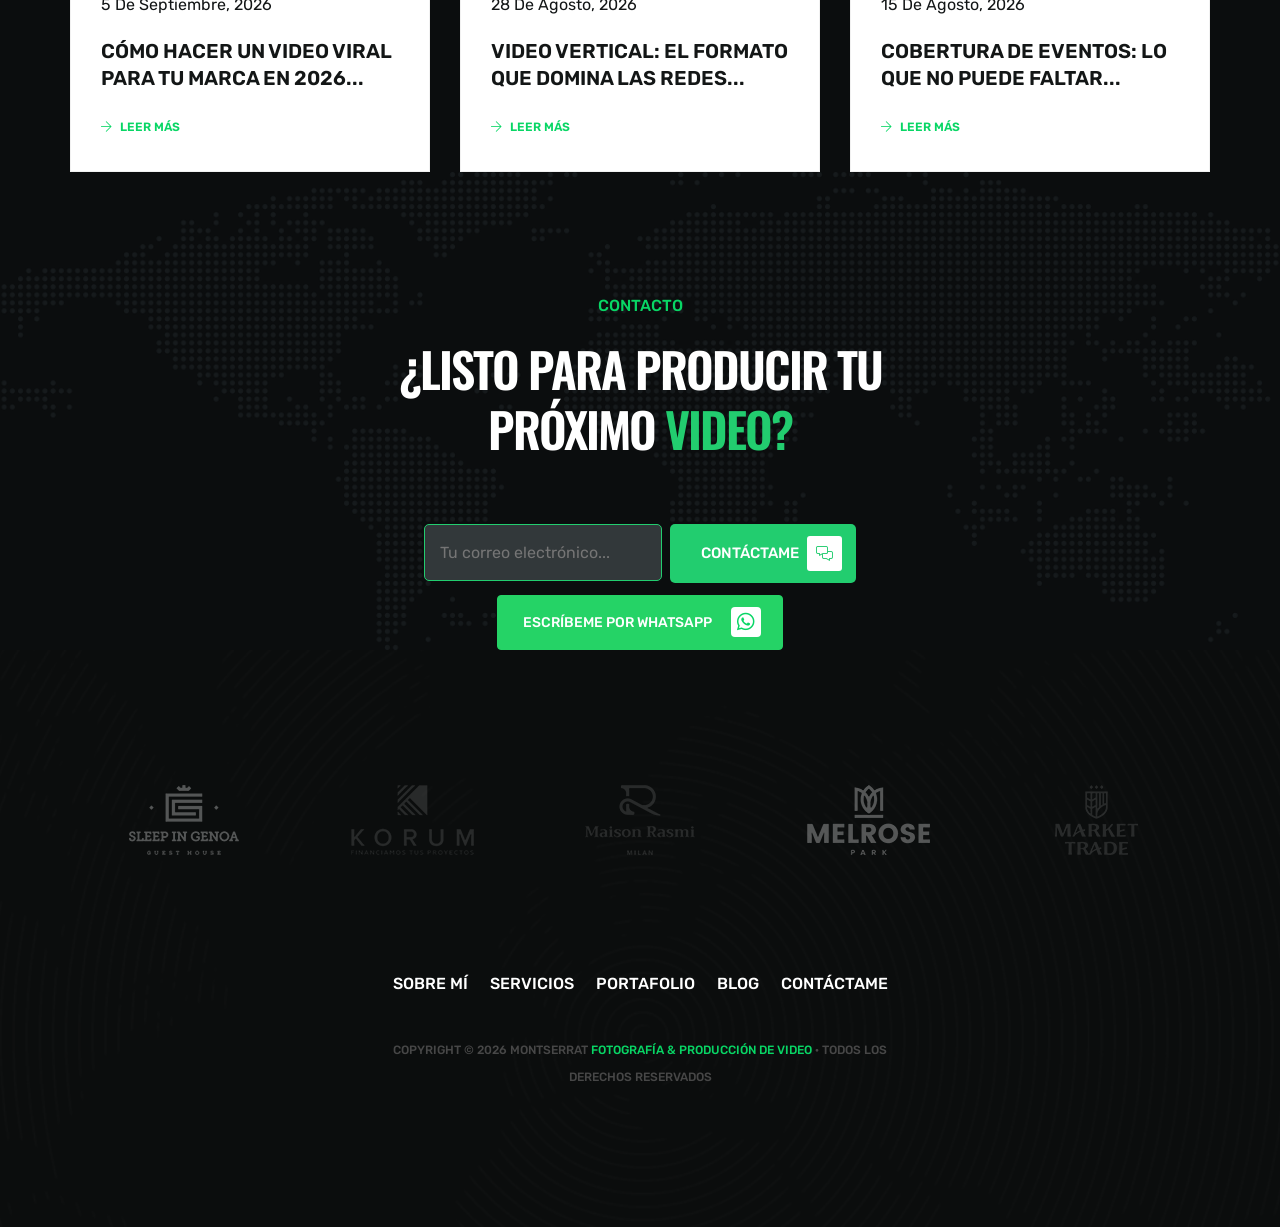
==== commit dd1b6be5: "fix: enlaces de redes, whatsapp, avatares de testimonios, alts y SEO (titles/meta) en todas las pagi" ====
--- a/index.html
+++ b/index.html
@@ -4,10 +4,11 @@
 
 <head>
     <!--HEAD START-->
-    <title>Montserrat | Fotografía & Producción de Video</title>
+    <title>Montserrat | Fotografía & Producción de Video en Caracas, Venezuela</title>
     <!--::::: support meta :::::::-->
     <meta charset="utf-8">
     <meta name="viewport" content="width=device-width, initial-scale=1">
+    <meta name="description" content="Montserrat: fotografía y producción de video en Caracas, Venezuela. Cobertura de eventos, moda, marcas e institucional con contenido listo para redes sociales.">
     
     <!--::::: ALL CSS CALLING :::::::-->
     <link rel="stylesheet" href="assets/css/plugins/animate.min.css">
@@ -58,14 +59,20 @@
                         <div class="banner-social-wrap">
                             <div class="banner-social">
                                 <ul>
-                                    <li><a href="#"><i class="fab fa-facebook-f"></i></a></li>
-                                    <li><a href="#"><i class="fab fa-twitter"></i></a></li>
-                                    <li><a href="#"><i class="fab fa-linkedin-in"></i></a></li>
-                                    <li><a href="#"><i class="fab fa-instagram"></i></a></li>
+                                    <!-- TODO-MONTSERRAT: reemplazar por el perfil real de Instagram -->
+                                    <li><a href="https://www.instagram.com" target="_blank" rel="noopener" aria-label="Abrir Instagram de Montserrat"><i class="fab fa-instagram"></i></a></li>
+                                    <!-- TODO-MONTSERRAT: reemplazar por el perfil real de TikTok -->
+                                    <li><a href="https://www.tiktok.com" target="_blank" rel="noopener" aria-label="Abrir TikTok de Montserrat"><span class="tiktok-icon" aria-hidden="true"><svg viewBox="0 0 448 512" xmlns="http://www.w3.org/2000/svg"><path fill="currentColor" d="M448,209.91a210.06,210.06,0,0,1-122.77-39.25V349.38A162.55,162.55,0,1,1,185,188.31V278.2a74.62,74.62,0,1,0,52.23,71.18V0l88,0a121.18,121.18,0,0,0,1.86,22.17h0A122.18,122.18,0,0,0,381,102.39a121.43,121.43,0,0,0,67,20.14Z"/></svg></span></a></li>
+                                    <!-- TODO-MONTSERRAT: reemplazar por el canal real de YouTube -->
+                                    <li><a href="https://www.youtube.com" target="_blank" rel="noopener" aria-label="Abrir YouTube de Montserrat"><i class="fab fa-youtube"></i></a></li>
+                                    <!-- TODO-MONTSERRAT: reemplazar por la página real de Facebook -->
+                                    <li><a href="https://www.facebook.com" target="_blank" rel="noopener" aria-label="Abrir Facebook de Montserrat"><i class="fab fa-facebook-f"></i></a></li>
                                 </ul>
                             </div>
                             <div class="banner-contact">
                                 <a href="#contact" class="contact-btn"><i class="fal fa-angle-double-right"></i> Contáctame</a>
+                                <!-- TODO-MONTSERRAT: reemplazar 58 por el número real de WhatsApp -->
+                                <a href="https://wa.me/58" class="contact-btn whatsapp-btn" target="_blank" rel="noopener" aria-label="Escribir por WhatsApp a Montserrat"><i class="fab fa-whatsapp"></i> WhatsApp</a>
                             </div>
                         </div>
                     </div>
@@ -77,7 +84,7 @@
         <!--::::: HEADER AREA START :::::::-->
         <div class="header-area header-main" id="header">
             <!--scroll to up btn-->
-            <a href="#" class="up-btn"><i class="fal fa-angle-up"></i></a>
+            <a href="#home" class="up-btn" aria-label="Volver al inicio"><i class="fal fa-angle-up"></i></a>
             <div class="container">
                 <div class="row">
                     <div class="col-6 col-lg-3 align-self-center">
@@ -92,14 +99,8 @@
                                     <li><a href="#about">Quién Soy</a></li>
                                     <li><a href="#service">Servicios</a></li>
                                     <li><a href="portfolio.html">Portafolio</a></li>
-                                    <li><a href="#">Páginas</a>
-                                        <ul>
-                                            <li><a href="about.html">Sobre Mí</a></li>
-                                            <li><a href="portfolio.html">Portafolio</a></li>
-                                            <li><a href="blog.html">Blog</a></li>
-                                            <li><a href="contact.html">Contacto</a></li>
-                                        </ul>
-                                    </li>
+                                    <li><a href="blog.html">Blog</a></li>
+                                    <li><a href="#contact">Contacto</a></li>
                                 </ul>
                             </div>
                         </div>
@@ -111,11 +112,11 @@
                                     <input type="search" placeholder="Buscar">
                                 </form>
                                 <div class="search-btn">
-                                    <a href="#"><i class="fas fa-search"></i></a>
+                                    <a href="blog.html" aria-label="Ir al blog para buscar contenido"><i class="fas fa-search"></i></a>
                                 </div>
                             </div>
                             <div class="grid-menu" id="grid-side">
-                                <img src="assets/img/icon/hamburger.svg" alt="">
+                                <img src="assets/img/icon/hamburger.svg" alt="Abrir menú lateral">
                             </div>
                         </div>
                     </div>
@@ -134,10 +135,14 @@
                     </div>
                     <div class="side-social">
                         <ul>
-                            <li><a href="#"><i class="fab fa-facebook-f"></i></a></li>
-                            <li><a href="#"><i class="fab fa-twitter"></i></a></li>
-                            <li><a href="#"><i class="fab fa-linkedin-in"></i></a></li>
-                            <li><a href="#"><i class="fab fa-instagram"></i></a></li>
+                            <!-- TODO-MONTSERRAT: reemplazar por el perfil real de Instagram -->
+                            <li><a href="https://www.instagram.com" target="_blank" rel="noopener" aria-label="Abrir Instagram de Montserrat"><i class="fab fa-instagram"></i></a></li>
+                            <!-- TODO-MONTSERRAT: reemplazar por el perfil real de TikTok -->
+                            <li><a href="https://www.tiktok.com" target="_blank" rel="noopener" aria-label="Abrir TikTok de Montserrat"><span class="tiktok-icon" aria-hidden="true"><svg viewBox="0 0 448 512" xmlns="http://www.w3.org/2000/svg"><path fill="currentColor" d="M448,209.91a210.06,210.06,0,0,1-122.77-39.25V349.38A162.55,162.55,0,1,1,185,188.31V278.2a74.62,74.62,0,1,0,52.23,71.18V0l88,0a121.18,121.18,0,0,0,1.86,22.17h0A122.18,122.18,0,0,0,381,102.39a121.43,121.43,0,0,0,67,20.14Z"/></svg></span></a></li>
+                            <!-- TODO-MONTSERRAT: reemplazar por el canal real de YouTube -->
+                            <li><a href="https://www.youtube.com" target="_blank" rel="noopener" aria-label="Abrir YouTube de Montserrat"><i class="fab fa-youtube"></i></a></li>
+                            <!-- TODO-MONTSERRAT: reemplazar por la página real de Facebook -->
+                            <li><a href="https://www.facebook.com" target="_blank" rel="noopener" aria-label="Abrir Facebook de Montserrat"><i class="fab fa-facebook-f"></i></a></li>
                         </ul>
                     </div>
                 </div>
@@ -165,7 +170,7 @@
                         </div>
                     </div>
                     <div class="wlc-author-1">
-                        <img src="assets/img/fotos/foto-8.png" alt="">
+                        <img src="assets/img/fotos/foto-8.png" alt="Montserrat, productora audiovisual en Caracas, Venezuela">
                         <h1 class="wlc-filltext">Montserrat</h1>
                     </div>
                 </div>
@@ -183,7 +188,7 @@
                         </div>
                     </div>
                     <div class="wlc-author-1">
-                        <img src="assets/img/fotos/foto-6.png" alt="">
+                        <img src="assets/img/fotos/foto-6.png" alt="Montserrat en un set de producción de video">
                         <h1 class="wlc-filltext">Montserrat</h1>
                     </div>
                 </div>
@@ -325,7 +330,7 @@
                     <div class="col-lg-3 col-md-6">
                         <div class="single-service">
                             <div class="service-icon">
-                                <img src="assets/img/icon/service1.svg" alt="">
+                                <img src="assets/img/icon/service1.svg" alt="Icono de servicio de fotografía">
                             </div>
                             <div class="service-text">
                                 <h4>Producción de Eventos</h4>
@@ -344,7 +349,7 @@
                     <div class="col-lg-3 col-md-6">
                         <div class="single-service active">
                             <div class="service-icon">
-                                <img src="assets/img/icon/service2.svg" alt="">
+                                <img src="assets/img/icon/service2.svg" alt="Icono de servicio de video">
                             </div>
                             <div class="service-text">
                                 <h4>Moda &amp; Belleza</h4>
@@ -363,7 +368,7 @@
                     <div class="col-lg-3 col-md-6">
                         <div class="single-service">
                             <div class="service-icon">
-                                <img src="assets/img/icon/service3.svg" alt="">
+                                <img src="assets/img/icon/service3.svg" alt="Icono de servicio de producción de contenido">
                             </div>
                             <div class="service-text">
                                 <h4>Marcas &amp; Publicidad</h4>
@@ -382,7 +387,7 @@
                     <div class="col-lg-3 col-md-6">
                         <div class="single-service">
                             <div class="service-icon">
-                                <img src="assets/img/icon/service1.svg" alt="">
+                                <img src="assets/img/icon/service1.svg" alt="Icono de servicio de fotografía">
                             </div>
                             <div class="service-text">
                                 <h4>Turismo &amp; Institucional</h4>
@@ -425,37 +430,37 @@
                     <ul id="da-thumbs" class="da-thumbs portfolio-carousel owl-carousel">
                         <li>
                             <a href="portfolio.html">
-                                <img src="assets/img/fotos/foto-2.png" alt="">
+                                <img src="assets/img/fotos/foto-2.png" alt="Producción de video para Kerastase en Torres Mall">
                                 <div><span>Kerastase · Torres Mall</span></div>
                             </a>
                         </li>
                         <li>
                             <a href="portfolio.html">
-                                <img src="assets/img/fotos/foto-3.png" alt="">
+                                <img src="assets/img/fotos/foto-3.png" alt="Cobertura audiovisual del Certamen de Moda">
                                 <div><span>Certamen de Moda</span></div>
                             </a>
                         </li>
                         <li>
                             <a href="portfolio.html">
-                                <img src="assets/img/fotos/foto-4.png" alt="">
+                                <img src="assets/img/fotos/foto-4.png" alt="Spot de video para la tienda Amiga">
                                 <div><span>Tienda Amiga · Spot</span></div>
                             </a>
                         </li>
                         <li>
                             <a href="portfolio.html">
-                                <img src="assets/img/fotos/foto-5.png" alt="">
+                                <img src="assets/img/fotos/foto-5.png" alt="Video promocional de Usaflex con 60% de descuento">
                                 <div><span>Usaflex · 60% Descuento</span></div>
                             </a>
                         </li>
                         <li>
                             <a href="portfolio.html">
-                                <img src="assets/img/fotos/foto-6.png" alt="">
+                                <img src="assets/img/fotos/foto-6.png" alt="Spot publicitario para Urban Grill">
                                 <div><span>Urban Grill</span></div>
                             </a>
                         </li>
                         <li>
                             <a href="portfolio.html">
-                                <img src="assets/img/fotos/foto-7.png" alt="">
+                                <img src="assets/img/fotos/foto-7.png" alt="Producción institucional para la Alcaldía">
                                 <div><span>Alcaldía · Institucional</span></div>
                             </a>
                         </li>
@@ -492,30 +497,30 @@
                         <div class="testimonials owl-carousel">
                             <div class="testimonial">
                                 <div class="testimonial-img animated fadeInLeft">
-                                    <img src="assets/img/fotos/foto-5.png" alt="">
+                                    <img src="assets/img/avatar/avatar-daniela.svg" alt="Avatar de Daniela Rivas, clienta de Montserrat">
                                 </div>
                                 <div class="testimonial-text animated fadeInDown">
-                                    <img src="assets/img/icon/quote.png" alt="">
+                                    <img src="assets/img/icon/quote.png" alt="Icono decorativo de comillas">
                                     <h4>Montserrat transformó nuestra tienda en una marca con voz propia. Los videos llegaron a miles de personas en redes sociales.</h4>
                                     <p>Daniela Rivas, Boutique</p>
                                 </div>
                             </div>
                             <div class="testimonial">
                                 <div class="testimonial-img">
-                                    <img src="assets/img/fotos/foto-5.png" alt="">
+                                    <img src="assets/img/avatar/avatar-carlos.svg" alt="Avatar de Carlos Payet, cliente de Montserrat">
                                 </div>
                                 <div class="testimonial-text">
-                                    <img src="assets/img/icon/quote.png" alt="">
+                                    <img src="assets/img/icon/quote.png" alt="Icono decorativo de comillas">
                                     <h4>Las piezas para nuestro restaurante se notan profesionales y llenas de sabor. Los clientes llegan preguntando por lo que vieron.</h4>
                                     <p>Carlos Payet, Urban Grill</p>
                                 </div>
                             </div>
                             <div class="testimonial">
                                 <div class="testimonial-img">
-                                    <img src="assets/img/fotos/foto-5.png" alt="">
+                                    <img src="assets/img/avatar/avatar-henrik.svg" alt="Avatar de Henrik Morella, cliente de Montserrat">
                                 </div>
                                 <div class="testimonial-text">
-                                    <img src="assets/img/icon/quote.png" alt="">
+                                    <img src="assets/img/icon/quote.png" alt="Icono decorativo de comillas">
                                     <h4>Producción impecable para nuestra institución: entregas puntuales, calidad constante y mucha creatividad.</h4>
                                     <p>Henrik Morella, Institución</p>
                                 </div>
@@ -549,7 +554,7 @@
                     <div class="col-lg-4">
                         <div class="single-service">
                             <div class="service-icon">
-                                <img src="assets/img/icon/service1.svg" alt="">
+                                <img src="assets/img/icon/service1.svg" alt="Icono de servicio de fotografía">
                             </div>
                             <div class="service-text">
                                 <h3>REEL</h3>
@@ -576,7 +581,7 @@
                     <div class="col-lg-4">
                         <div class="single-service active">
                             <div class="service-icon">
-                                <img src="assets/img/icon/service2.svg" alt="">
+                                <img src="assets/img/icon/service2.svg" alt="Icono de servicio de video">
                             </div>
                             <div class="service-text">
                                 <h3>COBERTURA</h3>
@@ -601,7 +606,7 @@
                     <div class="col-lg-4">
                         <div class="single-service">
                             <div class="service-icon">
-                                <img src="assets/img/icon/service3.svg" alt="">
+                                <img src="assets/img/icon/service3.svg" alt="Icono de servicio de producción de contenido">
                             </div>
                             <div class="service-text">
                                 <h3>CAMPAÑA</h3>
@@ -651,9 +656,10 @@
                     <div class="blogs owl-carousel">
                         <div class="single-blog">
                             <div class="single-blog-img">
-                               <img src="assets/img/fotos/foto-3.png" alt="">
+                               <img src="assets/img/fotos/foto-3.png" alt="Cómo hacer un video viral para tu marca en 2026">
                             </div>
                             <div class="blog-description">
+                                <!-- TODO-MONTSERRAT: confirmar si la fecha 5 de Septiembre, 2026 es la real -->
                                 <p>5 de Septiembre, 2026</p>
                                 <a href="single-blog.html">Cómo hacer un video viral para tu marca en 2026...</a>
                                 <a href="single-blog.html" class="readmore-btn"><i class="fal fa-arrow-right"></i> leer más</a>
@@ -662,11 +668,10 @@
                         </div>
                         <div class="single-blog">
                             <div class="single-blog-img">
-                               <div class="single-blog-img">
-                                   <img src="assets/img/fotos/foto-7.png" alt="">
-                                </div>
+                                   <img src="assets/img/fotos/foto-7.png" alt="Video vertical, el formato que domina las redes">
                             </div>
                             <div class="blog-description">
+                                <!-- TODO-MONTSERRAT: confirmar si la fecha 28 de Agosto, 2026 es la real -->
                                 <p>28 de Agosto, 2026</p>
                                 <a href="single-blog.html">Video vertical: el formato que domina las redes...</a>
                                 <a href="single-blog.html" class="readmore-btn"><i class="fal fa-arrow-right"></i> leer más</a>
@@ -675,11 +680,10 @@
                         </div>
                         <div class="single-blog">
                             <div class="single-blog-img">
-                               <div class="single-blog-img">
-                                   <img src="assets/img/fotos/foto-9.png" alt="">
-                                </div>
+                                   <img src="assets/img/fotos/foto-9.png" alt="Cobertura de eventos: lo que no puede faltar">
                             </div>
                             <div class="blog-description">
+                                <!-- TODO-MONTSERRAT: confirmar si la fecha 15 de Agosto, 2026 es la real -->
                                 <p>15 de Agosto, 2026</p>
                                 <a href="single-blog.html">Cobertura de eventos: lo que no puede faltar...</a>
                                 <a href="single-blog.html" class="readmore-btn"><i class="fal fa-arrow-right"></i> leer más</a>
@@ -688,11 +692,10 @@
                         </div>
                         <div class="single-blog">
                             <div class="single-blog-img">
-                               <div class="single-blog-img">
-                                   <img src="assets/img/fotos/foto-2.png" alt="">
-                                </div>
+                                   <img src="assets/img/fotos/foto-2.png" alt="Detrás de cámaras: una producción de moda">
                             </div>
                             <div class="blog-description">
+                                <!-- TODO-MONTSERRAT: confirmar si la fecha 2 de Agosto, 2026 es la real -->
                                 <p>2 de Agosto, 2026</p>
                                 <a href="single-blog.html">Detrás de cámaras: una producción de moda...</a>
                                 <a href="single-blog.html" class="readmore-btn"><i class="fal fa-arrow-right"></i> leer más</a>
@@ -719,8 +722,11 @@
                     <div class="cta-form">
                         <form action="#">
                             <input type="email" placeholder="Tu correo electrónico...">
+                            <!-- TODO-MONTSERRAT: confirmar correo real (actual: hola@montserrat.com) -->
                             <a href="mailto:hola@montserrat.com" class="subscribe-btn">Contáctame <i class="fal fa-comments-alt"></i></a>
                         </form>
+                        <!-- TODO-MONTSERRAT: reemplazar 58 por el número real de WhatsApp -->
+                        <a href="https://wa.me/58" class="cbtn cbnt1 whatsapp-btn" target="_blank" rel="noopener" aria-label="Escribir por WhatsApp a Montserrat"><i class="fab fa-whatsapp"></i> Escríbeme por WhatsApp</a>
                     </div>
                     </div>
                 </div>
@@ -737,32 +743,27 @@
                     <div class="logos owl-carousel">
                         <div class="single-logo-table">
                             <div class="single-logo-table-cell">
-                               <img src="assets/img/logo/1.svg" alt="">
+                               <img src="assets/img/logo/1.svg" alt="Logotipo de una de las marcas aliadas de Montserrat">
                             </div>
                         </div>
                         <div class="single-logo-table">
                             <div class="single-logo-table-cell">
-                                <img src="assets/img/logo/01.png" alt="">
+                                <img src="assets/img/logo/01.png" alt="Logotipo de una de las marcas aliadas de Montserrat">
                             </div>
                         </div>
                         <div class="single-logo-table">
                             <div class="single-logo-table-cell">
-                                <img src="assets/img/logo/02.png" alt="">
+                                <img src="assets/img/logo/02.png" alt="Logotipo de una de las marcas aliadas de Montserrat">
                             </div>
                         </div>
                         <div class="single-logo-table">
                             <div class="single-logo-table-cell">
-                                <img src="assets/img/logo/03.png" alt="">
+                                <img src="assets/img/logo/03.png" alt="Logotipo de una de las marcas aliadas de Montserrat">
                             </div>
                         </div>
                         <div class="single-logo-table">
                             <div class="single-logo-table-cell">
-                                <img src="assets/img/logo/04.png" alt="">
-                            </div>
-                        </div>
-                        <div class="single-logo-table">
-                            <div class="single-logo-table-cell">
-                                <img src="assets/img/logo/02.png" alt="">
+                                <img src="assets/img/logo/04.png" alt="Logotipo de una de las marcas aliadas de Montserrat">
                             </div>
                         </div>
                     </div>
--- a/assets/css/custom.css
+++ b/assets/css/custom.css
@@ -91,22 +91,6 @@
     text-transform: uppercase;
     color: #cf000f;
     background: rgba(0, 0, 0, 0.55);
-    padding: 4px 12px;
-    border-radius: 30px;
-}
-
-/* Video local no disponible en línea */
-.coming-tag {
-    position: absolute;
-    left: 10px;
-    bottom: 10px;
-    z-index: 3;
-    font-size: 0.72rem;
-    font-weight: 700;
-    letter-spacing: 1.5px;
-    text-transform: uppercase;
-    color: #cf000f;
-    background: rgba(0, 0, 0, 0.65);
     padding: 4px 12px;
     border-radius: 30px;
 }
@@ -472,3 +456,34 @@
         height: 62%;
     }
 }
+
+/* -------- Montserrat: extras (WhatsApp y TikTok) -------- */
+.tiktok-icon {
+    display: inline-flex;
+    vertical-align: -2px;
+}
+.tiktok-icon svg {
+    width: 14px;
+    height: 14px;
+    fill: currentColor;
+}
+
+.whatsapp-btn {
+    background-color: #25d366 !important;
+    border-color: #25d366 !important;
+    color: #ffffff !important;
+}
+.whatsapp-btn i {
+    margin-right: 6px;
+}
+.whatsapp-btn:hover,
+.whatsapp-btn:focus {
+    background-color: #1ebe5b !important;
+    border-color: #1ebe5b !important;
+    color: #ffffff !important;
+}
+
+.cta-form .whatsapp-btn {
+    display: inline-block;
+    margin-top: 12px;
+}
